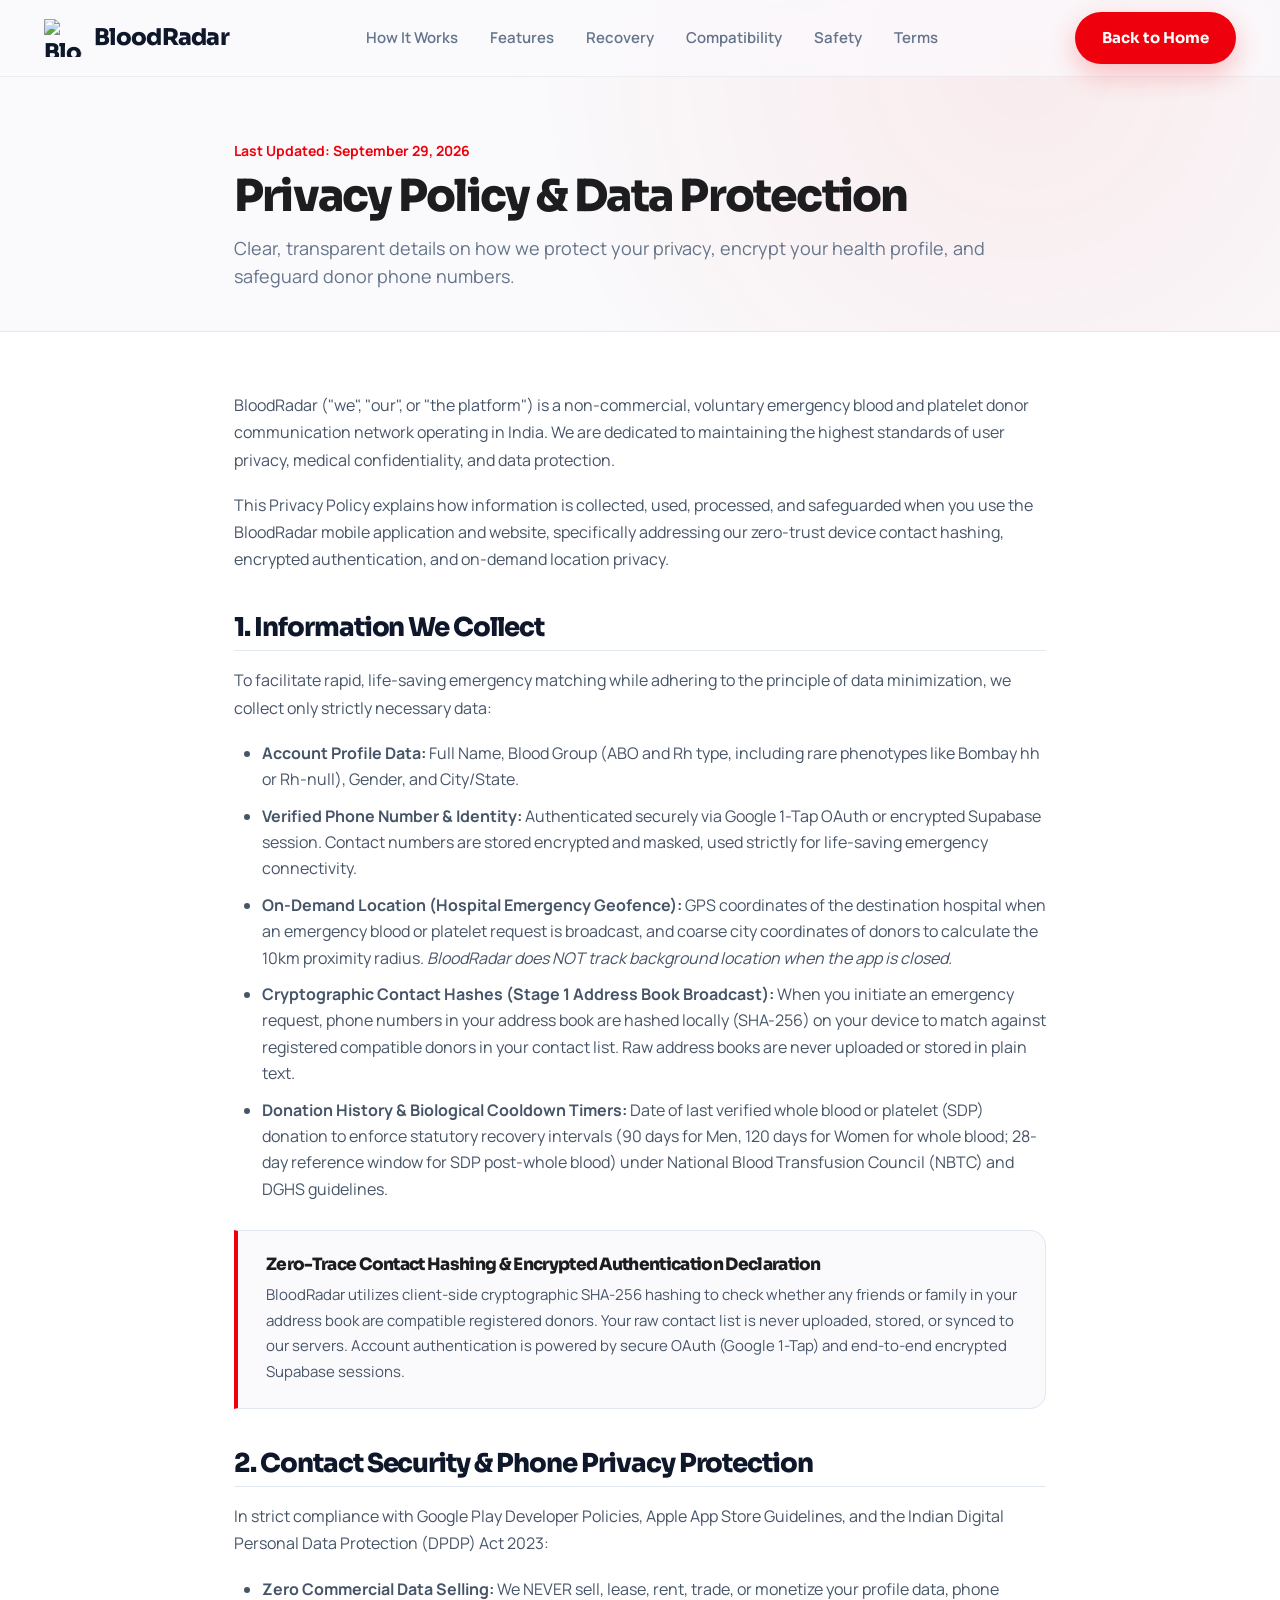
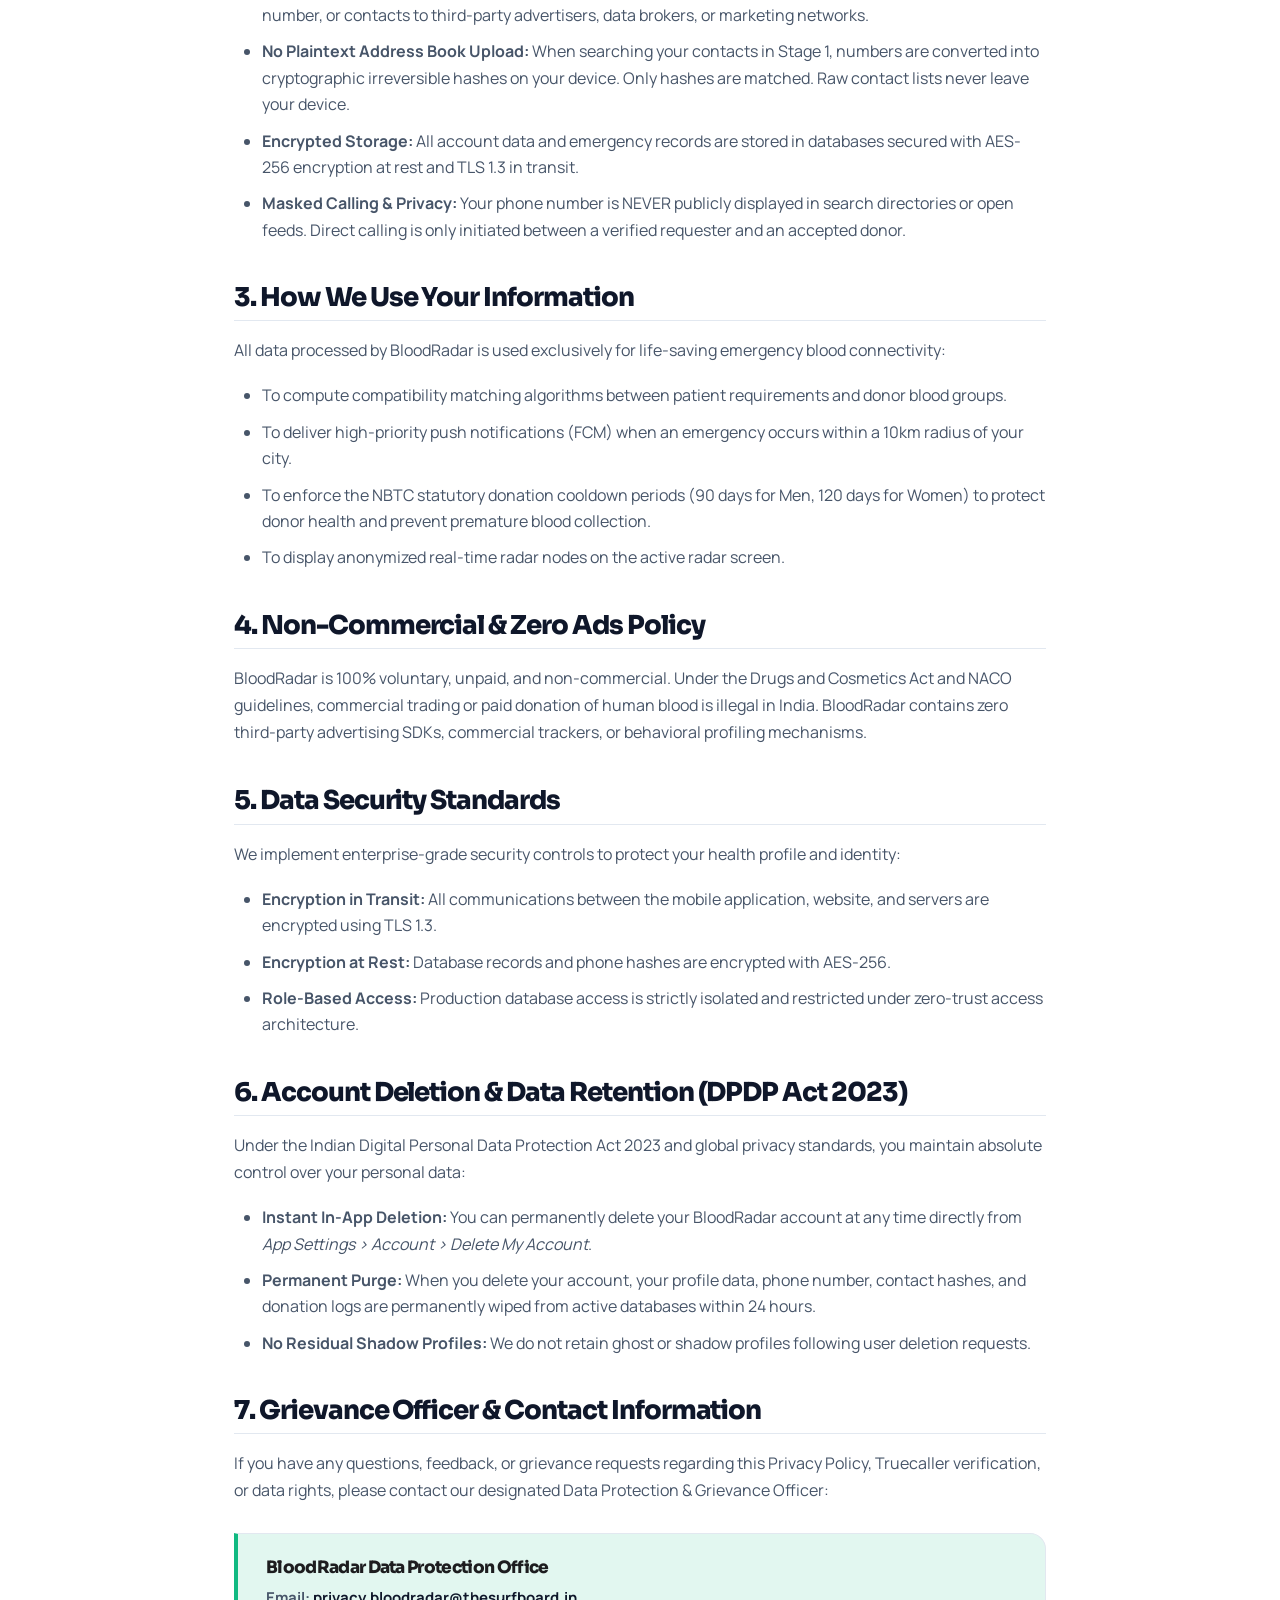
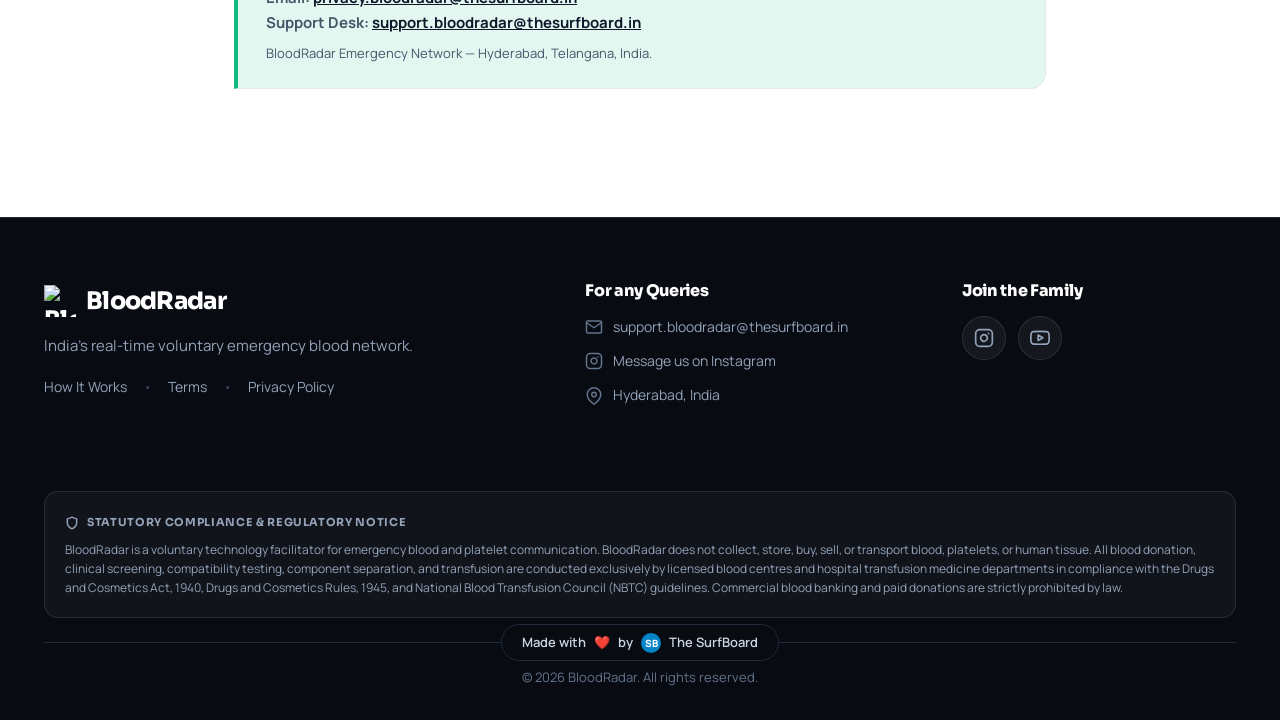
==== privacy.html @ f3a8c74f "refactor(style): implement SSOT color architecture matching logo crimson (#EE010D)" ====
<!DOCTYPE html>
<html lang="en">
<head>
  <meta charset="UTF-8">
  <meta name="viewport" content="width=device-width, initial-scale=1.0">
  <title>Privacy Policy &amp; Data Protection — BloodRadar Emergency Network</title>
  <meta name="description" content="Official Privacy Policy, data encryption, and DPDP Act compliance details for BloodRadar — India's real-time voluntary emergency blood and platelet network.">
  
  <meta name="theme-color" content="#EE010D">
  
  <!-- Fonts: Sora (Primary/Headings 600, 700, 800) + Manrope (Secondary/Body 400, 500, 600, 700) -->
  <link rel="preconnect" href="https://fonts.googleapis.com">
  <link rel="preconnect" href="https://fonts.gstatic.com" crossorigin>
  <link href="https://fonts.googleapis.com/css2?family=Manrope:wght@400;500;600;700;800&family=Sora:wght@400;500;600;700;800&display=swap" rel="stylesheet">
  
  <!-- Stylesheet & Icons -->
  <link rel="stylesheet" href="css/styles.css?v=2.0">
  <link rel="icon" type="image/png" sizes="32x32" href="assets/images/favicon-32x32.png">
  <link rel="icon" type="image/webp" href="assets/images/favicon.webp">
  <link rel="apple-touch-icon" sizes="180x180" href="assets/images/apple-touch-icon.png">
</head>
<body>

  <!-- Navigation Bar -->
  <nav class="navbar">
    <div class="container nav-container">
      <a href="index.html" class="brand-logo">
        <img src="assets/images/red_transparent.webp" alt="BloodRadar Logo" width="38" height="38">
        <span>BloodRadar</span>
      </a>

      <ul class="nav-links">
        <li><a href="index.html#how-it-works" class="nav-link">How It Works</a></li>
        <li><a href="index.html#features" class="nav-link">Features</a></li>
        <li><a href="index.html#recovery" class="nav-link">Recovery</a></li>
        <li><a href="index.html#compatibility" class="nav-link">Compatibility</a></li>
        <li><a href="index.html#safety" class="nav-link">Safety</a></li>
        <li><a href="terms.html" class="nav-link">Terms</a></li>
      </ul>

      <div class="nav-cta-group">
        <a href="index.html" class="btn-primary">Back to Home</a>
        <button id="menu-toggle" class="menu-toggle" aria-label="Toggle Navigation Menu">
          <span></span>
          <span></span>
          <span></span>
        </button>
      </div>
    </div>
  </nav>

  <!-- Mobile Drawer Menu -->
  <div id="mobile-drawer" class="mobile-nav-drawer">
    <ul class="mobile-nav-links">
      <li><a href="index.html" class="mobile-nav-link">Home</a></li>
      <li><a href="index.html#how-it-works" class="mobile-nav-link">How It Works</a></li>
      <li><a href="index.html#features" class="mobile-nav-link">Features</a></li>
      <li><a href="index.html#recovery" class="mobile-nav-link">Recovery Engine</a></li>
      <li><a href="index.html#compatibility" class="mobile-nav-link">Compatibility Calculator</a></li>
      <li><a href="index.html#safety" class="mobile-nav-link">Safety Guidelines</a></li>
      <li><a href="terms.html" class="mobile-nav-link">Terms of Service</a></li>
    </ul>
    <a href="index.html" class="btn-primary" style="width: 100%;">Back to Home</a>
  </div>

  <!-- Page Header -->
  <header class="legal-page-header">
    <div class="container legal-header-box">
      <div class="last-updated-text">Last Updated: September 29, 2026</div>
      <h1>Privacy Policy &amp; Data Protection</h1>
      <p style="color: #64748B; font-size: 18px;">Clear, transparent details on how we protect your privacy, encrypt your health profile, and safeguard donor phone numbers.</p>
    </div>
  </header>

  <!-- Legal Body -->
  <main class="legal-body">
    <div class="container legal-content-container">
      
      <p>BloodRadar ("we", "our", or "the platform") is a non-commercial, voluntary emergency blood and platelet donor communication network operating in India. We are dedicated to maintaining the highest standards of user privacy, medical confidentiality, and data protection.</p>

      <p>This Privacy Policy explains how information is collected, used, processed, and safeguarded when you use the BloodRadar mobile application and website, specifically addressing our zero-trust device contact hashing, encrypted authentication, and on-demand location privacy.</p>

      <h2>1. Information We Collect</h2>
      <p>To facilitate rapid, life-saving emergency matching while adhering to the principle of data minimization, we collect only strictly necessary data:</p>
      
      <ul>
        <li><strong>Account Profile Data:</strong> Full Name, Blood Group (ABO and Rh type, including rare phenotypes like Bombay hh or Rh-null), Gender, and City/State.</li>
        <li><strong>Verified Phone Number &amp; Identity:</strong> Authenticated securely via Google 1-Tap OAuth or encrypted Supabase session. Contact numbers are stored encrypted and masked, used strictly for life-saving emergency connectivity.</li>
        <li><strong>On-Demand Location (Hospital Emergency Geofence):</strong> GPS coordinates of the destination hospital when an emergency blood or platelet request is broadcast, and coarse city coordinates of donors to calculate the 10km proximity radius. <em>BloodRadar does NOT track background location when the app is closed.</em></li>
        <li><strong>Cryptographic Contact Hashes (Stage 1 Address Book Broadcast):</strong> When you initiate an emergency request, phone numbers in your address book are hashed locally (SHA-256) on your device to match against registered compatible donors in your contact list. Raw address books are never uploaded or stored in plain text.</li>
        <li><strong>Donation History &amp; Biological Cooldown Timers:</strong> Date of last verified whole blood or platelet (SDP) donation to enforce statutory recovery intervals (90 days for Men, 120 days for Women for whole blood; 28-day reference window for SDP post-whole blood) under National Blood Transfusion Council (NBTC) and DGHS guidelines.</li>
      </ul>

      <div class="legal-callout-box" id="authentication">
        <h4>Zero-Trace Contact Hashing &amp; Encrypted Authentication Declaration</h4>
        <p>BloodRadar utilizes client-side cryptographic SHA-256 hashing to check whether any friends or family in your address book are compatible registered donors. Your raw contact list is never uploaded, stored, or synced to our servers. Account authentication is powered by secure OAuth (Google 1-Tap) and end-to-end encrypted Supabase sessions.</p>
      </div>

      <h2>2. Contact Security &amp; Phone Privacy Protection</h2>
      <p>In strict compliance with Google Play Developer Policies, Apple App Store Guidelines, and the Indian Digital Personal Data Protection (DPDP) Act 2023:</p>
      <ul>
        <li><strong>Zero Commercial Data Selling:</strong> We NEVER sell, lease, rent, trade, or monetize your profile data, phone number, or contacts to third-party advertisers, data brokers, or marketing networks.</li>
        <li><strong>No Plaintext Address Book Upload:</strong> When searching your contacts in Stage 1, numbers are converted into cryptographic irreversible hashes on your device. Only hashes are matched. Raw contact lists never leave your device.</li>
        <li><strong>Encrypted Storage:</strong> All account data and emergency records are stored in databases secured with AES-256 encryption at rest and TLS 1.3 in transit.</li>
        <li><strong>Masked Calling &amp; Privacy:</strong> Your phone number is NEVER publicly displayed in search directories or open feeds. Direct calling is only initiated between a verified requester and an accepted donor.</li>
      </ul>

      <h2>3. How We Use Your Information</h2>
      <p>All data processed by BloodRadar is used exclusively for life-saving emergency blood connectivity:</p>
      <ul>
        <li>To compute compatibility matching algorithms between patient requirements and donor blood groups.</li>
        <li>To deliver high-priority push notifications (FCM) when an emergency occurs within a 10km radius of your city.</li>
        <li>To enforce the NBTC statutory donation cooldown periods (90 days for Men, 120 days for Women) to protect donor health and prevent premature blood collection.</li>
        <li>To display anonymized real-time radar nodes on the active radar screen.</li>
      </ul>

      <h2>4. Non-Commercial &amp; Zero Ads Policy</h2>
      <p>BloodRadar is 100% voluntary, unpaid, and non-commercial. Under the Drugs and Cosmetics Act and NACO guidelines, commercial trading or paid donation of human blood is illegal in India. BloodRadar contains zero third-party advertising SDKs, commercial trackers, or behavioral profiling mechanisms.</p>

      <h2>5. Data Security Standards</h2>
      <p>We implement enterprise-grade security controls to protect your health profile and identity:</p>
      <ul>
        <li><strong>Encryption in Transit:</strong> All communications between the mobile application, website, and servers are encrypted using TLS 1.3.</li>
        <li><strong>Encryption at Rest:</strong> Database records and phone hashes are encrypted with AES-256.</li>
        <li><strong>Role-Based Access:</strong> Production database access is strictly isolated and restricted under zero-trust access architecture.</li>
      </ul>

      <h2>6. Account Deletion &amp; Data Retention (DPDP Act 2023)</h2>
      <p>Under the Indian Digital Personal Data Protection Act 2023 and global privacy standards, you maintain absolute control over your personal data:</p>
      <ul>
        <li><strong>Instant In-App Deletion:</strong> You can permanently delete your BloodRadar account at any time directly from <em>App Settings &gt; Account &gt; Delete My Account</em>.</li>
        <li><strong>Permanent Purge:</strong> When you delete your account, your profile data, phone number, contact hashes, and donation logs are permanently wiped from active databases within 24 hours.</li>
        <li><strong>No Residual Shadow Profiles:</strong> We do not retain ghost or shadow profiles following user deletion requests.</li>
      </ul>

      <h2>7. Grievance Officer &amp; Contact Information</h2>
      <p>If you have any questions, feedback, or grievance requests regarding this Privacy Policy, Truecaller verification, or data rights, please contact our designated Data Protection &amp; Grievance Officer:</p>
      
      <div class="legal-callout-box emerald">
        <h4>BloodRadar Data Protection Office</h4>
        <p><strong>Email:</strong> <a href="mailto:privacy.bloodradar@thesurfboard.in" style="color: var(--dark-slate); font-weight: 700; text-decoration: underline;">privacy.bloodradar@thesurfboard.in</a></p>
        <p><strong>Support Desk:</strong> <a href="mailto:support.bloodradar@thesurfboard.in" style="color: var(--dark-slate); font-weight: 700; text-decoration: underline;">support.bloodradar@thesurfboard.in</a></p>
        <p style="margin-top: 6px; font-size: 13px; color: #475569;">BloodRadar Emergency Network — Hyderabad, Telangana, India.</p>
      </div>

    </div>
  </main>

  <!-- EvenTime-Inspired Footer -->
  <footer class="footer-compact">
    <div class="container">
      <div class="footer-top-row">
        <div class="footer-brand-block">
          <a href="index.html" class="footer-brand-title">
            <img src="assets/images/red_transparent.webp" alt="BloodRadar Logo" width="32" height="32">
            <span>BloodRadar</span>
          </a>
          <p class="footer-tagline">India's real-time voluntary emergency blood network.</p>
          <ul class="footer-nav-inline">
            <li><a href="index.html#how-it-works">How It Works</a></li>
            <li><a href="terms.html">Terms</a></li>
            <li><a href="privacy.html">Privacy Policy</a></li>
          </ul>
        </div>

        <div class="footer-queries-block">
          <h4>For any Queries</h4>
          <ul class="footer-contact-list">
            <li class="footer-contact-item">
              <svg width="18" height="18" viewBox="0 0 24 24" fill="none" stroke="currentColor" stroke-width="2" stroke-linecap="round" stroke-linejoin="round"><path d="M4 4h16c1.1 0 2 .9 2 2v12c0 1.1-.9 2-2 2H4c-1.1 0-2-.9-2-2V6c0-1.1.9-2 2-2z"/><polyline points="22,6 12,13 2,6"/></svg>
              <a href="mailto:support.bloodradar@thesurfboard.in">support.bloodradar@thesurfboard.in</a>
            </li>
            <li class="footer-contact-item">
              <svg width="18" height="18" viewBox="0 0 24 24" fill="none" stroke="currentColor" stroke-width="2" stroke-linecap="round" stroke-linejoin="round"><rect x="2" y="2" width="20" height="20" rx="5" ry="5"/><path d="M16 11.37A4 4 0 1 1 12.63 8 4 4 0 0 1 16 11.37z"/><line x1="17.5" y1="6.5" x2="17.51" y2="6.5"/></svg>
              <a href="https://www.instagram.com/the_surfboard" target="_blank" rel="noopener noreferrer">Message us on Instagram</a>
            </li>
            <li class="footer-contact-item">
              <svg width="18" height="18" viewBox="0 0 24 24" fill="none" stroke="currentColor" stroke-width="2" stroke-linecap="round" stroke-linejoin="round"><path d="M21 10c0 7-9 13-9 13s-9-6-9-13a9 9 0 0 1 18 0z"/><circle cx="12" cy="10" r="3"/></svg>
              <span>Hyderabad, India</span>
            </li>
          </ul>
        </div>

        <div class="footer-social-block">
          <h4>Join the Family</h4>
          <div class="footer-social-icons">
            <a href="https://www.instagram.com/the_surfboard" class="social-circle-btn" aria-label="Instagram" target="_blank" rel="noopener noreferrer">
              <svg width="20" height="20" viewBox="0 0 24 24" fill="none" stroke="currentColor" stroke-width="2" stroke-linecap="round" stroke-linejoin="round"><rect x="2" y="2" width="20" height="20" rx="5" ry="5"/><path d="M16 11.37A4 4 0 1 1 12.63 8 4 4 0 0 1 16 11.37z"/><line x1="17.5" y1="6.5" x2="17.51" y2="6.5"/></svg>
            </a>
            <a href="https://www.youtube.com/@the_surfboard?sub_confirmation=1" class="social-circle-btn" aria-label="YouTube" target="_blank" rel="noopener noreferrer">
              <svg width="20" height="20" viewBox="0 0 24 24" fill="none" stroke="currentColor" stroke-width="2" stroke-linecap="round" stroke-linejoin="round"><path d="M22.54 6.42a2.78 2.78 0 0 0-1.94-2C18.88 4 12 4 12 4s-6.88 0-8.6.46a2.78 2.78 0 0 0-1.94 2A29 29 0 0 0 1 11.75a29 29 0 0 0 .46 5.33A2.78 2.78 0 0 0 3.4 19c1.72.46 8.6.46 8.6.46s6.88 0 8.6-.46a2.78 2.78 0 0 0 1.94-2 29 29 0 0 0 .46-5.25 29 29 0 0 0-.46-5.33z"/><polygon points="9.75 15.02 15.5 11.75 9.75 8.48 9.75 15.02"/></svg>
            </a>
          </div>
        </div>
      </div>

      <!-- Statutory Regulatory Notice -->
      <div class="footer-statutory-notice">
        <div class="statutory-badge">
          <svg width="14" height="14" viewBox="0 0 24 24" fill="none" stroke="currentColor" stroke-width="2.5"><path d="M12 22s8-4 8-10V5l-8-3-8 3v7c0 6 8 10 8 10z"/></svg>
          STATUTORY COMPLIANCE &amp; REGULATORY NOTICE
        </div>
        <p>BloodRadar is a voluntary technology facilitator for emergency blood and platelet communication. BloodRadar does not collect, store, buy, sell, or transport blood, platelets, or human tissue. All blood donation, clinical screening, compatibility testing, component separation, and transfusion are conducted exclusively by licensed blood centres and hospital transfusion medicine departments in compliance with the Drugs and Cosmetics Act, 1940, Drugs and Cosmetics Rules, 1945, and National Blood Transfusion Council (NBTC) guidelines. Commercial blood banking and paid donations are strictly prohibited by law.</p>
      </div>

      <div class="footer-divider-line">
        <div class="made-with-badge">
          Made with <span class="pulsing-heart">❤️</span> by <span class="sb-pill-icon">SB</span> The SurfBoard
        </div>
      </div>

      <p class="footer-copyright-text">&copy; 2026 BloodRadar. All rights reserved.</p>
    </div>
  </footer>

  <!-- Interactive Logic Engine -->
  <script src="js/app.js"></script>
</body>
</html>
---- css/styles.css ----
/* ==========================================================================
   BloodRadar Web Design System — Apple x Google Hybrid Aesthetics
   Color Tokens: Crimson #EE010D (Logo Match) | Slate #0F172A | Light #FAFAFC | Emerald #10B981
   Typography: Sora (Primary/Headings) + Manrope (Secondary/Body)
   100% Vanilla CSS • Single Source of Truth • Custom Scrollbar • Pulsing Heart
   ========================================================================== */

:root {
  /* Brand Palette — Single Source of Truth (SSOT)
     To change the entire theme, change ONLY this RGB token */
  --primary-red-rgb: 238, 1, 13;
  --primary-red: rgb(var(--primary-red-rgb));
  --primary-red-hover: color-mix(in srgb, var(--primary-red) 85%, black);
  --primary-red-glow: rgba(var(--primary-red-rgb), 0.35);
  --primary-red-light: rgba(var(--primary-red-rgb), 0.08);
  --primary-red-border: rgba(var(--primary-red-rgb), 0.18);

  --dark-slate: #0F172A;
  --dark-surface: #1E293B;
  --dark-surface-elevated: #283548;
  --dark-border: #334155;

  --light-bg: #FAFAFC;
  --light-surface: #FFFFFF;
  --light-surface-subtle: #F1F5F9;
  --border-light: #E2E8F0;
  --border-subtle: #EDF2F7;

  --accent-emerald: #10B981;
  --accent-emerald-light: rgba(16, 185, 129, 0.12);
  --accent-emerald-glow: rgba(16, 185, 129, 0.4);

  --text-dark: #1D1D1F;
  --text-dark-muted: #64748B;
  --text-dark-subtle: #94A3B8;

  --text-light: #F8FAFC;
  --text-light-muted: #94A3B8;
  --text-light-subtle: #64748B;

  /* Typography Scale */
  --font-heading: 'Sora', -apple-system, BlinkMacSystemFont, 'Segoe UI', Roboto, sans-serif;
  --font-body: 'Manrope', -apple-system, BlinkMacSystemFont, 'Segoe UI', Roboto, sans-serif;

  /* Alpha Borders */
  --border-alpha: rgba(0, 0, 0, 0.06);
  --border-alpha-strong: rgba(0, 0, 0, 0.12);

  /* Shadows & Elevation (Multi-layered, ultra-diffused) */
  --shadow-sm: 0 2px 4px rgba(0, 0, 0, 0.04), 0 1px 2px rgba(0, 0, 0, 0.04);
  --shadow-md: 0 4px 12px rgba(0, 0, 0, 0.05), 0 1px 3px rgba(0, 0, 0, 0.04);
  --shadow-lg: 0 12px 32px rgba(0, 0, 0, 0.08), 0 4px 12px rgba(0, 0, 0, 0.04);
  --shadow-crimson: 0 10px 28px rgba(var(--primary-red-rgb), 0.24);
  --shadow-crimson-hover: 0 14px 36px rgba(var(--primary-red-rgb), 0.36);
  --shadow-dark: 0 20px 50px rgba(15, 23, 42, 0.4);

  /* Radius (Squircles) */
  --radius-xs: 6px;
  --radius-sm: 10px;
  --radius-md: 16px;
  --radius-lg: 24px;
  --radius-apple: 20px;
  --radius-xl: 32px;
  --radius-full: 9999px;

  /* Transitions (Apple-like easing) */
  --transition-fast: all 0.2s cubic-bezier(0.25, 1, 0.5, 1);
  --transition-smooth: all 0.4s cubic-bezier(0.25, 1, 0.5, 1);
}

/* Custom Scrollbars Removed for Native Feel */

/* ==========================================================================
   Base & Reset
   ========================================================================== */
*, *::before, *::after {
  margin: 0;
  padding: 0;
  box-sizing: border-box;
}

html {
  text-rendering: optimizeLegibility;
  -webkit-font-smoothing: antialiased;
  -moz-osx-font-smoothing: grayscale;
}

body {
  font-family: var(--font-body);
  background-color: var(--light-bg);
  color: var(--text-dark);
  line-height: 1.6;
  overflow-x: hidden;
  font-size: 16px;
}

img, svg {
  display: block;
  max-width: 100%;
}

a {
  color: inherit;
  text-decoration: none;
  transition: var(--transition-fast);
}

button {
  font-family: inherit;
  border: none;
  outline: none;
  cursor: pointer;
  background: none;
}

/* Headings */
h1, h2, h3, h4, h5, h6 {
  font-family: var(--font-heading);
  font-weight: 800;
  letter-spacing: -0.04em;
  line-height: 1.12;
  color: var(--text-dark);
}

.container {
  width: 100%;
  max-width: 1240px;
  margin: 0 auto;
  padding: 0 24px;
}

/* ==========================================================================
   Navigation Bar (Glassmorphic & Responsive)
   ========================================================================== */
.navbar {
  position: fixed;
  top: 0;
  left: 0;
  width: 100%;
  z-index: 1000;
  background: rgba(250, 250, 252, 0.72);
  backdrop-filter: saturate(180%) blur(24px);
  -webkit-backdrop-filter: saturate(180%) blur(24px);
  border-bottom: 1px solid rgba(0, 0, 0, 0.05);
  transition: var(--transition-smooth);
  transform: translateZ(0);
  will-change: background-color, box-shadow;
  backface-visibility: hidden;
}

.navbar.scrolled {
  background: rgba(255, 255, 255, 0.96);
  box-shadow: 0 4px 20px rgba(15, 23, 42, 0.05);
}

.nav-container {
  display: flex;
  align-items: center;
  justify-content: space-between;
  height: 76px;
}

.brand-logo {
  display: inline-flex;
  align-items: center;
  gap: 12px;
  font-family: var(--font-heading);
  font-weight: 800;
  font-size: 23px;
  color: var(--dark-slate);
  letter-spacing: -0.03em;
}

.brand-logo img {
  height: 38px;
  width: auto;
  transition: transform 0.3s ease;
}

.brand-logo:hover img {
  transform: scale(1.06);
}

.nav-links {
  display: flex;
  align-items: center;
  gap: 32px;
  list-style: none;
}

.nav-link {
  font-size: 15px;
  font-weight: 600;
  color: var(--text-dark-muted);
  position: relative;
  padding: 6px 0;
  transition: var(--transition-fast);
}

.nav-link::after {
  content: '';
  position: absolute;
  bottom: 0;
  left: 0;
  width: 0;
  height: 2px;
  background: var(--primary-red);
  border-radius: var(--radius-full);
  transition: width 0.25s ease;
}

.nav-link:hover {
  color: var(--primary-red);
}

.nav-link:hover::after,
.nav-link.active::after {
  width: 100%;
}

.nav-cta-group {
  display: flex;
  align-items: center;
  gap: 16px;
}

/* Mobile Hamburger Button */
.menu-toggle {
  display: none;
  flex-direction: column;
  justify-content: center;
  gap: 5px;
  width: 40px;
  height: 40px;
  border-radius: var(--radius-sm);
  padding: 8px;
  background: rgba(15, 23, 42, 0.04);
  border: 1px solid var(--border-light);
  cursor: pointer;
  z-index: 1001;
}

.menu-toggle span {
  display: block;
  height: 2px;
  width: 100%;
  background-color: var(--dark-slate);
  border-radius: 2px;
  transition: var(--transition-smooth);
}

.menu-toggle.active span:nth-child(1) {
  transform: translateY(7px) rotate(45deg);
}

.menu-toggle.active span:nth-child(2) {
  opacity: 0;
}

.menu-toggle.active span:nth-child(3) {
  transform: translateY(-7px) rotate(-45deg);
}

/* Mobile Drawer */
.mobile-nav-drawer {
  position: fixed;
  top: 76px;
  left: 0;
  width: 100%;
  height: calc(100vh - 76px);
  background: rgba(255, 255, 255, 0.98);
  backdrop-filter: blur(20px);
  -webkit-backdrop-filter: blur(20px);
  display: flex;
  flex-direction: column;
  padding: 32px 24px;
  transform: translateY(-100%);
  opacity: 0;
  visibility: hidden;
  transition: var(--transition-smooth);
  z-index: 999;
  overflow-y: auto;
}

.mobile-nav-drawer.open {
  transform: translateY(0);
  opacity: 1;
  visibility: visible;
}

.mobile-nav-links {
  list-style: none;
  display: flex;
  flex-direction: column;
  gap: 20px;
  margin-bottom: 32px;
}

.mobile-nav-link {
  font-family: var(--font-heading);
  font-size: 20px;
  font-weight: 700;
  color: var(--dark-slate);
  display: block;
  padding: 8px 0;
  border-bottom: 1px solid var(--border-light);
}

.mobile-nav-link:hover {
  color: var(--primary-red);
}

/* ==========================================================================
   Buttons
   ========================================================================== */
.btn-primary {
  background: var(--primary-red);
  color: #FFFFFF !important;
  font-family: var(--font-heading);
  font-weight: 700;
  font-size: 15px;
  padding: 13px 26px;
  border-radius: var(--radius-full);
  display: inline-flex;
  align-items: center;
  justify-content: center;
  gap: 8px;
  box-shadow: var(--shadow-crimson);
  transition: var(--transition-smooth);
  border: 1px solid transparent;
  cursor: pointer;
  white-space: nowrap;
}

.btn-primary:hover {
  background: var(--primary-red-hover);
  transform: translateY(-2px);
  box-shadow: var(--shadow-crimson-hover);
}

.btn-primary:active {
  transform: scale(0.97);
  box-shadow: var(--shadow-crimson);
}

.btn-secondary {
  background: var(--dark-slate);
  color: #FFFFFF !important;
  font-family: var(--font-heading);
  font-weight: 700;
  font-size: 15px;
  padding: 13px 26px;
  border-radius: var(--radius-full);
  display: inline-flex;
  align-items: center;
  justify-content: center;
  gap: 8px;
  transition: var(--transition-smooth);
  border: 1px solid var(--dark-slate);
  cursor: pointer;
  white-space: nowrap;
}

.btn-secondary:hover {
  background: #1E293B;
  transform: translateY(-2px);
  box-shadow: var(--shadow-md);
}

.btn-secondary:active {
  transform: scale(0.97);
  box-shadow: var(--shadow-sm);
}

.pulse-dot {
  width: 8px;
  height: 8px;
  border-radius: 50%;
  background-color: var(--accent-emerald);
  display: inline-block;
  box-shadow: 0 0 0 rgba(16, 185, 129, 0.6);
  animation: pulse-green 2s infinite;
}

@keyframes pulse-green {
  0% { transform: scale(0.95); box-shadow: 0 0 0 0 rgba(16, 185, 129, 0.7); }
  70% { transform: scale(1); box-shadow: 0 0 0 8px rgba(16, 185, 129, 0); }
  100% { transform: scale(0.95); box-shadow: 0 0 0 0 rgba(16, 185, 129, 0); }
}

/* ==========================================================================
   Hero Section
   ========================================================================== */
.hero-section {
  padding: 180px 0 120px 0;
  position: relative;
  overflow: hidden;
  background: 
    radial-gradient(circle at 85% 20%, rgba(var(--primary-red-rgb), 0.07) 0%, transparent 45%),
    radial-gradient(circle at 10% 80%, rgba(15, 23, 42, 0.03) 0%, transparent 40%),
    var(--light-bg);
}

.hero-grid {
  display: grid;
  grid-template-columns: 1.15fr 0.85fr;
  gap: 56px;
  align-items: center;
}

.hero-content {
  max-width: 620px;
}

.hero-title {
  font-size: 58px;
  color: var(--dark-slate);
  letter-spacing: -0.04em;
  line-height: 1.08;
  margin-bottom: 22px;
}

.hero-title span.text-highlight {
  color: var(--primary-red);
  display: inline;
}

.hero-subtitle {
  font-size: 19px;
  color: var(--text-dark-muted);
  line-height: 1.6;
  margin-bottom: 34px;
}

.hero-cta-group {
  display: flex;
  align-items: center;
  gap: 16px;
  flex-wrap: wrap;
  margin-bottom: 30px;
}

.hero-store-row {
  display: flex;
  align-items: center;
  gap: 14px;
}

.hero-store-row span {
  font-size: 13px;
  font-weight: 600;
  color: var(--text-dark-muted);
}

.hero-store-badge {
  height: 38px;
  width: auto;
  opacity: 0.92;
  transition: var(--transition-fast);
}

.hero-store-badge:hover {
  opacity: 1;
  transform: translateY(-2px);
}

/* ==========================================================================
   Hero Live Emergency SOS Card (Solid Apple UI • Zero Glassmorphism)
   ========================================================================== */
.hero-card-wrapper {
  position: relative;
  display: flex;
  justify-content: center;
  align-items: center;
  width: 100%;
}

.hero-live-card {
  width: 100%;
  max-width: 440px;
  background: #FFFFFF;
  border: 1px solid var(--border-light);
  border-radius: 24px;
  padding: 24px;
  box-shadow: 
    0 20px 40px -15px rgba(15, 23, 42, 0.1),
    0 1px 3px rgba(15, 23, 42, 0.05);
  display: flex;
  flex-direction: column;
  gap: 16px;
}

/* Card Top Status Bar */
.card-status-bar {
  display: flex;
  align-items: center;
  justify-content: space-between;
  padding-bottom: 14px;
  border-bottom: 1px solid var(--border-light);
}

.status-indicator {
  display: flex;
  align-items: center;
  gap: 8px;
}

.status-text {
  font-size: 13px;
  font-weight: 700;
  color: var(--dark-slate);
  letter-spacing: -0.01em;
}

.status-radius-badge {
  display: inline-flex;
  align-items: center;
  gap: 5px;
  background: #F1F5F9;
  color: #475569;
  font-size: 12px;
  font-weight: 700;
  padding: 4px 10px;
  border-radius: var(--radius-full);
}

/* Request Details Box */
.request-summary-box {
  background: #F8FAFC;
  border: 1px solid var(--border-light);
  border-radius: 16px;
  padding: 16px;
  display: flex;
  align-items: center;
  gap: 14px;
}

.req-blood-badge {
  background: var(--primary-red);
  color: #FFFFFF;
  border-radius: 12px;
  width: 52px;
  height: 52px;
  display: flex;
  flex-direction: column;
  align-items: center;
  justify-content: center;
  flex-shrink: 0;
  box-shadow: 0 4px 12px rgba(var(--primary-red-rgb), 0.25);
}

.req-blood-badge .blood-type {
  font-family: var(--font-heading);
  font-size: 20px;
  font-weight: 800;
  line-height: 1;
}

.req-blood-badge .blood-label {
  font-size: 8px;
  font-weight: 800;
  letter-spacing: 0.06em;
  opacity: 0.9;
  margin-top: 2px;
}

.req-info {
  display: flex;
  flex-direction: column;
  gap: 4px;
}

.req-title {
  font-family: var(--font-heading);
  font-size: 16px;
  font-weight: 700;
  color: var(--dark-slate);
}

.req-hospital {
  display: flex;
  align-items: center;
  gap: 5px;
  font-size: 12px;
  color: #64748B;
  font-weight: 500;
}

.req-hospital svg {
  color: var(--primary-red);
  flex-shrink: 0;
}

/* Matched Donors Section */
.matched-donors-section {
  display: flex;
  flex-direction: column;
  gap: 10px;
}

.matched-header {
  display: flex;
  align-items: center;
  justify-content: space-between;
  padding: 2px 4px;
}

.matched-title {
  font-size: 11px;
  font-weight: 800;
  letter-spacing: 0.05em;
  color: #64748B;
}

.matched-counter {
  font-size: 11px;
  font-weight: 700;
  color: var(--accent-emerald);
  background: var(--accent-emerald-light);
  padding: 2px 8px;
  border-radius: var(--radius-full);
}

/* Donor Items */
.donor-item {
  background: #FFFFFF;
  border: 1px solid var(--border-light);
  border-radius: 14px;
  padding: 12px 14px;
  display: flex;
  align-items: center;
  gap: 12px;
  transition: var(--transition-fast);
}

.donor-item.confirmed {
  border-color: rgba(16, 185, 129, 0.35);
  background: #FCFDFD;
}

.donor-avatar {
  width: 40px;
  height: 40px;
  border-radius: 10px;
  background: var(--primary-red-light);
  color: var(--primary-red);
  font-family: var(--font-heading);
  font-weight: 800;
  font-size: 14px;
  display: flex;
  align-items: center;
  justify-content: center;
  flex-shrink: 0;
}

.donor-avatar.secondary {
  background: #F1F5F9;
  color: #475569;
}

.donor-details {
  flex: 1;
  min-width: 0;
  display: flex;
  flex-direction: column;
  gap: 3px;
}

.donor-name-row {
  display: flex;
  align-items: center;
  gap: 8px;
}

.donor-name {
  font-size: 14px;
  font-weight: 700;
  color: var(--dark-slate);
  white-space: nowrap;
  overflow: hidden;
  text-overflow: ellipsis;
}

.donor-relation-tag {
  font-size: 10px;
  font-weight: 700;
  color: #64748B;
  background: #F1F5F9;
  padding: 1px 6px;
  border-radius: 4px;
}

.donor-status-row {
  display: flex;
  align-items: center;
  gap: 8px;
  flex-wrap: wrap;
}

.donor-distance {
  font-size: 12px;
  color: #64748B;
  font-weight: 500;
}

.donor-eta-badge {
  font-size: 11px;
  font-weight: 700;
  color: var(--accent-emerald);
  display: inline-flex;
  align-items: center;
}

.donor-standby-badge {
  font-size: 11px;
  font-weight: 600;
  color: #64748B;
}

.donor-action-btn {
  width: 36px;
  height: 36px;
  border-radius: 10px;
  background: var(--accent-emerald);
  color: #FFFFFF;
  display: flex;
  align-items: center;
  justify-content: center;
  flex-shrink: 0;
  transition: var(--transition-fast);
  cursor: pointer;
  box-shadow: 0 2px 8px rgba(16, 185, 129, 0.3);
}

.donor-action-btn:hover {
  transform: scale(1.05);
  background: #059669;
}

.donor-action-btn.secondary {
  background: #F1F5F9;
  color: #475569;
  box-shadow: none;
}

.donor-action-btn.secondary:hover {
  background: #E2E8F0;
  color: var(--dark-slate);
}

/* Security Bar Footer */
.card-security-bar {
  display: flex;
  align-items: center;
  justify-content: center;
  gap: 7px;
  padding-top: 12px;
  border-top: 1px solid var(--border-light);
  font-size: 12px;
  font-weight: 600;
  color: #64748B;
}

.card-security-bar svg {
  color: var(--accent-emerald);
}

/* ==========================================================================
   Trust & Metrics Banner (Unified Solid Color - No Split Colors)
   ========================================================================== */
.metrics-section {
  padding: 44px 0;
  background: #FFFFFF;
  border-top: 1px solid var(--border-light);
  border-bottom: 1px solid var(--border-light);
}

.metrics-grid {
  display: grid;
  grid-template-columns: repeat(4, 1fr);
  gap: 24px;
}

.metric-item {
  text-align: center;
  padding: 10px;
}

.metric-number {
  font-family: var(--font-heading);
  font-size: 42px;
  font-weight: 800;
  color: var(--dark-slate);
  line-height: 1.1;
  margin-bottom: 6px;
  letter-spacing: -0.03em;
}

.metric-label {
  font-size: 14px;
  font-weight: 600;
  color: var(--text-dark-muted);
}

/* ==========================================================================
   Enhanced 2-Tier Emergency Pipeline Architecture
   ========================================================================== */
.pipeline-section {
  padding: 140px 0;
  background: #090E1A;
  color: var(--text-light);
  position: relative;
  overflow: hidden;
}

.pipeline-section::before {
  content: '';
  position: absolute;
  top: -100px;
  right: -100px;
  width: 500px;
  height: 500px;
  background: radial-gradient(circle, rgba(var(--primary-red-rgb), 0.1) 0%, transparent 65%);
  border-radius: 50%;
  pointer-events: none;
}

.section-header {
  text-align: center;
  max-width: 720px;
  margin: 0 auto 56px auto;
}

.section-title {
  font-size: 42px;
  margin-bottom: 14px;
}

.section-subtitle {
  font-size: 17px;
  color: var(--text-dark-muted);
  line-height: 1.6;
}

.section-title.light { color: #FFFFFF; }
.section-subtitle.light { color: #94A3B8; }

.pipeline-track-container {
  display: grid;
  grid-template-columns: 1fr auto 1fr;
  gap: 32px;
  align-items: stretch;
  position: relative;
}

.pipeline-step-card {
  background: #131D2F;
  border-radius: var(--radius-xl);
  padding: 44px 38px;
  border: 1px solid #1E2E48;
  position: relative;
  transition: var(--transition-smooth);
  display: flex;
  flex-direction: column;
}

.pipeline-step-card:hover {
  transform: translateY(-4px);
  border-color: rgba(var(--primary-red-rgb), 0.4);
  box-shadow: 0 20px 45px rgba(0, 0, 0, 0.4);
}

.pipeline-step-header {
  display: flex;
  align-items: center;
  justify-content: space-between;
  margin-bottom: 24px;
}

.step-number-badge {
  font-family: var(--font-heading);
  font-size: 14px;
  font-weight: 800;
  color: var(--primary-red);
  background: rgba(var(--primary-red-rgb), 0.12);
  border: 1px solid rgba(var(--primary-red-rgb), 0.25);
  padding: 6px 14px;
  border-radius: var(--radius-full);
}

.step-number-badge.blue {
  color: #38BDF8;
  background: rgba(56, 189, 248, 0.12);
  border-color: rgba(56, 189, 248, 0.25);
}

.pipeline-time-tag {
  font-size: 13px;
  font-weight: 700;
  color: #94A3B8;
  letter-spacing: 0.02em;
}

.pipeline-step-card h3 {
  font-size: 26px;
  color: #FFFFFF;
  margin-bottom: 14px;
}

.pipeline-step-card p {
  color: #94A3B8;
  font-size: 15px;
  line-height: 1.65;
  margin-bottom: 28px;
  flex-grow: 1;
}

.pipeline-features-list {
  list-style: none;
  display: flex;
  flex-direction: column;
  gap: 12px;
  border-top: 1px solid #1E2E48;
  padding-top: 24px;
}

.pipeline-features-list li {
  display: flex;
  align-items: center;
  gap: 12px;
  font-size: 14px;
  color: #CBD5E1;
}

.pipeline-features-list li svg {
  color: var(--accent-emerald);
  flex-shrink: 0;
}

.pipeline-bridge {
  display: flex;
  flex-direction: column;
  align-items: center;
  justify-content: center;
  gap: 12px;
  padding: 0 4px;
}

.pipeline-bridge-circle {
  width: 46px;
  height: 46px;
  border-radius: 50%;
  background: #1E2E48;
  border: 1px solid #334768;
  display: flex;
  align-items: center;
  justify-content: center;
  color: var(--primary-red);
}

.pipeline-bridge-text {
  font-size: 11px;
  font-weight: 700;
  color: #64748B;
  text-transform: uppercase;
  letter-spacing: 0.08em;
  writing-mode: vertical-rl;
  transform: rotate(180deg);
}

/* ==========================================================================
   Features Grid Section
   ========================================================================== */
.features-section {
  padding: 110px 0;
  background: var(--light-bg);
}

.features-grid {
  display: grid;
  grid-template-columns: repeat(3, 1fr);
  gap: 32px;
}

.feature-card {
  background: #FFFFFF;
  padding: 38px 30px;
  border-radius: var(--radius-xl);
  border: 1px solid var(--border-light);
  box-shadow: var(--shadow-sm);
  transition: var(--transition-smooth);
  display: flex;
  flex-direction: column;
  position: relative;
}

.feature-card:hover {
  transform: translateY(-6px);
  box-shadow: var(--shadow-lg);
  border-color: rgba(var(--primary-red-rgb), 0.25);
}

.feature-icon-wrapper {
  width: 58px;
  height: 58px;
  background: var(--primary-red-light);
  color: var(--primary-red);
  border-radius: var(--radius-md);
  display: flex;
  align-items: center;
  justify-content: center;
  margin-bottom: 22px;
  border: 1px solid var(--primary-red-border);
}

.feature-card h3 {
  font-size: 21px;
  margin-bottom: 12px;
  color: var(--dark-slate);
}

.feature-card p {
  color: var(--text-dark-muted);
  font-size: 15px;
  line-height: 1.6;
}

/* ==========================================================================
   App Showcase / Device Visual Section
   ========================================================================== */
.showcase-section {
  padding: 110px 0;
  background: #FFFFFF;
  border-top: 1px solid var(--border-light);
}

.showcase-grid {
  display: grid;
  grid-template-columns: 1.2fr 0.8fr;
  gap: 48px;
  align-items: center;
}

.showcase-visual {
  position: relative;
  display: flex;
  align-items: center;
  justify-content: center;
  background: transparent;
  border: none;
  box-shadow: none;
  padding: 0;
}

.showcase-visual img {
  width: 100%;
  max-width: 360px;
  height: auto;
  display: block;
  border: none;
  box-shadow: none;
  background: transparent;
  transition: transform 0.4s ease;
}

.showcase-visual:hover img {
  transform: translateY(-4px);
}

.showcase-content h2 {
  font-size: 42px;
  margin-bottom: 20px;
}

.showcase-content p.lead-text {
  font-size: 17px;
  color: var(--text-dark-muted);
  margin-bottom: 28px;
  line-height: 1.65;
}

.showcase-points {
  display: flex;
  flex-direction: column;
  gap: 16px;
  margin-bottom: 36px;
}

.showcase-point-item {
  display: flex;
  align-items: flex-start;
  gap: 14px;
}

.showcase-point-icon {
  width: 28px;
  height: 28px;
  border-radius: 50%;
  background: var(--accent-emerald-light);
  color: var(--accent-emerald);
  display: flex;
  align-items: center;
  justify-content: center;
  flex-shrink: 0;
  margin-top: 2px;
}

.showcase-point-item h4 {
  font-size: 16px;
  margin-bottom: 2px;
  color: var(--dark-slate);
}

.showcase-point-item p {
  font-size: 14px;
  color: var(--text-dark-muted);
  margin: 0;
}

/* ==========================================================================
   Mission Statement & Core Pledge (Apple-Grade Manifesto)
   ========================================================================== */
.mission-section {
  padding: 120px 0;
  background: var(--light-bg);
  border-top: 1px solid var(--border-light);
  border-bottom: 1px solid var(--border-light);
}

.mission-card {
  max-width: 860px;
  margin: 0 auto;
  text-align: center;
  background: #FFFFFF;
  padding: 64px 48px;
  border-radius: var(--radius-xl);
  border: 1px solid var(--border-light);
  box-shadow: var(--shadow-md);
  position: relative;
  overflow: hidden;
}

.mission-card::before {
  content: '';
  position: absolute;
  top: 0;
  left: 50%;
  transform: translateX(-50%);
  width: 320px;
  height: 4px;
  background: linear-gradient(90deg, transparent, var(--primary-red), transparent);
}

.mission-badge {
  display: inline-block;
  font-family: var(--font-heading);
  font-size: 12px;
  font-weight: 800;
  text-transform: uppercase;
  letter-spacing: 0.12em;
  color: var(--primary-red);
  background: var(--primary-red-light);
  border: 1px solid var(--primary-red-border);
  padding: 6px 16px;
  border-radius: var(--radius-full);
  margin-bottom: 24px;
}

.mission-title {
  font-size: 44px;
  line-height: 1.15;
  margin-bottom: 20px;
  letter-spacing: -0.04em;
}

.mission-desc {
  font-size: 17px;
  color: var(--text-dark-muted);
  line-height: 1.65;
  max-width: 640px;
  margin: 0 auto 36px auto;
}

.mission-points {
  display: flex;
  justify-content: center;
  gap: 32px;
  flex-wrap: wrap;
  padding-top: 28px;
  border-top: 1px solid var(--border-light);
}

.mission-point {
  display: flex;
  align-items: center;
  gap: 8px;
  font-size: 15px;
  font-weight: 600;
  color: var(--dark-slate);
}

.mission-point svg {
  color: var(--accent-emerald);
}

/* ==========================================================================
   Elevated Blood Compatibility Calculator (Apple-Grade Grid & Cards)
   ========================================================================== */
.calculator-section {
  padding: 110px 0;
  background: var(--light-bg);
  border-top: 1px solid var(--border-light);
}

.calc-card {
  background: #FFFFFF;
  padding: 56px 48px;
  border-radius: var(--radius-xl);
  border: 1px solid var(--border-light);
  box-shadow: var(--shadow-md);
  max-width: 960px;
  margin: 0 auto;
}

.calc-header {
  text-align: center;
  margin-bottom: 36px;
}

.calc-header h2 {
  font-size: 38px;
  margin-bottom: 12px;
}

.calc-header p {
  color: var(--text-dark-muted);
  font-size: 16px;
  max-width: 600px;
  margin: 0 auto;
}

/* Balanced 5x2 Blood Selector Grid */
.blood-selector-wrapper {
  margin-bottom: 36px;
}

.blood-selector-grid {
  display: grid;
  grid-template-columns: repeat(5, 1fr);
  gap: 12px;
  max-width: 760px;
  margin: 0 auto;
}

.chip-btn {
  padding: 14px 16px;
  border-radius: var(--radius-md);
  border: 1px solid var(--border-light);
  background: #FFFFFF;
  font-family: var(--font-heading);
  font-weight: 700;
  font-size: 16px;
  color: var(--dark-slate);
  cursor: pointer;
  transition: var(--transition-fast);
  text-align: center;
  box-shadow: var(--shadow-sm);
  display: flex;
  align-items: center;
  justify-content: center;
}

.chip-btn:hover {
  background: #F8FAFC;
  border-color: var(--primary-red);
  color: var(--primary-red);
  transform: translateY(-2px);
  box-shadow: 0 6px 16px rgba(var(--primary-red-rgb), 0.12);
}

.chip-btn.active {
  background: var(--primary-red);
  color: #FFFFFF !important;
  border-color: var(--primary-red);
  box-shadow: var(--shadow-crimson);
  transform: translateY(-2px);
}

.chip-btn.rare-type {
  font-size: 14px;
}

/* Elevated Result Cards - Unified Apple Style */
.compatibility-matrix {
  display: grid;
  grid-template-columns: 1fr 1fr;
  gap: 28px;
  margin-top: 10px;
}

.matrix-box {
  background: #FFFFFF;
  padding: 32px 28px;
  border-radius: var(--radius-lg);
  border: 1px solid var(--border-light);
  box-shadow: var(--shadow-sm);
  transition: var(--transition-smooth);
  display: flex;
  flex-direction: column;
}

.matrix-box-header {
  display: flex;
  align-items: center;
  justify-content: space-between;
  margin-bottom: 20px;
  padding-bottom: 14px;
  border-bottom: 1px solid var(--border-light);
}

.matrix-header-title {
  display: flex;
  align-items: center;
  gap: 10px;
}

.matrix-header-title h4 {
  font-size: 17px;
  color: var(--dark-slate);
}

.matrix-count-badge {
  font-size: 12px;
  font-weight: 700;
  padding: 4px 10px;
  border-radius: var(--radius-full);
}

.matrix-count-badge.red {
  background: var(--primary-red-light);
  color: var(--primary-red);
}

.matrix-count-badge.emerald {
  background: var(--accent-emerald-light);
  color: var(--accent-emerald);
}

.matrix-chips-list {
  display: flex;
  flex-wrap: wrap;
  gap: 10px;
  flex-grow: 1;
}

.matrix-pill {
  padding: 8px 18px;
  border-radius: var(--radius-full);
  font-size: 14px;
  font-weight: 700;
  background: var(--light-surface-subtle);
  border: 1px solid var(--border-light);
  color: var(--dark-slate);
  transition: var(--transition-fast);
  display: inline-flex;
  align-items: center;
  justify-content: center;
}

.matrix-pill:hover {
  transform: translateY(-2px);
}

.matrix-pill.highlight-red {
  background: var(--primary-red);
  color: #FFFFFF !important;
  border-color: var(--primary-red);
  box-shadow: 0 4px 12px rgba(var(--primary-red-rgb), 0.25);
}

.matrix-pill.highlight-emerald {
  background: var(--accent-emerald);
  color: #FFFFFF !important;
  border-color: var(--accent-emerald);
  box-shadow: 0 4px 12px rgba(16, 185, 129, 0.25);
}

.calc-note-box {
  margin-top: 32px;
  padding: 18px 24px;
  border-radius: var(--radius-md);
  background: #F8FAFC;
  border: 1px solid var(--border-light);
  font-size: 15px;
  color: var(--dark-slate);
  display: flex;
  align-items: center;
  gap: 14px;
  line-height: 1.5;
}

.calc-note-box svg {
  color: var(--primary-red);
  flex-shrink: 0;
}

/* ==========================================================================
   NACO Guidelines & Medical Safety Section
   ========================================================================== */
.safety-section {
  padding: 110px 0;
  background: #FFFFFF;
  border-top: 1px solid var(--border-light);
}

.safety-grid {
  display: grid;
  grid-template-columns: repeat(3, 1fr);
  gap: 28px;
  margin-top: 48px;
}

.safety-card {
  background: #FFFFFF;
  padding: 34px 28px;
  border-radius: var(--radius-lg);
  border: 1px solid var(--border-light);
  box-shadow: var(--shadow-sm);
  transition: var(--transition-smooth);
}

.safety-card:hover {
  transform: translateY(-4px);
  box-shadow: var(--shadow-md);
  border-color: rgba(16, 185, 129, 0.28);
}

.safety-card-icon {
  width: 44px;
  height: 44px;
  border-radius: 12px;
  background: rgba(16, 185, 129, 0.08);
  border: 1px solid rgba(16, 185, 129, 0.16);
  color: var(--accent-emerald);
  display: flex;
  align-items: center;
  justify-content: center;
  margin-bottom: 20px;
  transition: var(--transition-fast);
}

.safety-card:hover .safety-card-icon {
  transform: scale(1.05);
  background: rgba(16, 185, 129, 0.14);
}

.safety-card h4 {
  font-size: 19px;
  margin-bottom: 10px;
  color: var(--dark-slate);
}

.safety-card p {
  color: var(--text-dark-muted);
  font-size: 14px;
  line-height: 1.6;
}

/* ==========================================================================
   Store Badges Showcase Section
   ========================================================================== */
.store-badges-section {
  padding: 90px 0;
  background: linear-gradient(180deg, #FFFFFF 0%, var(--light-bg) 100%);
  text-align: center;
  border-top: 1px solid var(--border-light);
}

.store-card-container {
  max-width: 780px;
  margin: 0 auto;
  background: #FFFFFF;
  padding: 50px 36px;
  border-radius: var(--radius-xl);
  border: 1px solid var(--border-light);
  box-shadow: var(--shadow-md);
}

.store-card-container h2 {
  font-size: 38px;
  margin-bottom: 12px;
}

.store-card-container p {
  color: var(--text-dark-muted);
  font-size: 16px;
  margin-bottom: 28px;
}

.badges-group {
  display: flex;
  justify-content: center;
  align-items: center;
  gap: 20px;
  flex-wrap: wrap;
}

.badge-img {
  height: 52px;
  width: auto;
  transition: var(--transition-fast);
}

.badge-img:hover {
  transform: translateY(-3px);
  filter: brightness(1.08);
}

.store-compat-pill {
  display: inline-block;
  margin-top: 24px;
  font-size: 13px;
  font-weight: 600;
  color: var(--text-dark-muted);
  background: var(--light-surface-subtle);
  border: 1px solid var(--border-light);
  padding: 8px 18px;
  border-radius: var(--radius-full);
  letter-spacing: 0.01em;
}

/* ==========================================================================
   Legal Content Styles (privacy.html & terms.html)
   ========================================================================== */
.legal-page-header {
  padding: 140px 0 40px 0;
  background: radial-gradient(circle at 80% 20%, rgba(var(--primary-red-rgb), 0.06) 0%, transparent 50%), var(--light-bg);
  border-bottom: 1px solid var(--border-light);
}

.legal-header-box {
  max-width: 860px;
  margin: 0 auto;
}

.legal-header-box h1 {
  font-size: 44px;
  margin-bottom: 12px;
}

.last-updated-text {
  font-size: 14px;
  font-weight: 700;
  color: var(--primary-red);
  margin-bottom: 10px;
}

.legal-body {
  padding: 60px 0 100px 0;
  background: #FFFFFF;
}

.legal-content-container {
  max-width: 860px;
  margin: 0 auto;
}

.legal-content-container h2 {
  font-size: 26px;
  margin: 40px 0 16px 0;
  color: var(--dark-slate);
  padding-bottom: 8px;
  border-bottom: 1px solid var(--border-light);
}

.legal-content-container p {
  color: #475569;
  font-size: 16px;
  line-height: 1.7;
  margin-bottom: 18px;
}

.legal-content-container ul, 
.legal-content-container ol {
  margin: 16px 0 24px 28px;
  color: #475569;
}

.legal-content-container li {
  margin-bottom: 10px;
  line-height: 1.65;
}

.legal-callout-box {
  background: var(--light-bg);
  border-left: 4px solid var(--primary-red);
  padding: 24px 28px;
  border-radius: 0 var(--radius-md) var(--radius-md) 0;
  margin: 28px 0;
  border-top: 1px solid var(--border-light);
  border-right: 1px solid var(--border-light);
  border-bottom: 1px solid var(--border-light);
}

.legal-callout-box.emerald {
  border-left-color: var(--accent-emerald);
  background: var(--accent-emerald-light);
}

.legal-callout-box h4 {
  font-size: 17px;
  margin-bottom: 8px;
}

.legal-callout-box p {
  margin-bottom: 0;
  font-size: 15px;
}

/* ==========================================================================
   Footer (EvenTime-Inspired Compact Luxury Dark Footer + Pulsing Heart)
   ========================================================================== */
.footer-compact {
  background: #080B12;
  color: #94A3B8;
  padding: 64px 0 32px 0;
  border-top: 1px solid #1E293B;
}

.footer-top-row {
  display: grid;
  grid-template-columns: 1.8fr 1.2fr 1fr;
  gap: 48px;
  align-items: start;
  padding-bottom: 48px;
}

.footer-brand-block {
  display: flex;
  flex-direction: column;
  gap: 14px;
}

.footer-brand-title {
  display: inline-flex;
  align-items: center;
  gap: 10px;
  font-family: var(--font-heading);
  font-weight: 800;
  font-size: 24px;
  color: #FFFFFF;
  letter-spacing: -0.03em;
}

.footer-brand-title img {
  height: 32px;
  width: auto;
}

.footer-tagline {
  font-size: 15px;
  color: #94A3B8;
  max-width: 380px;
}

.footer-nav-inline {
  display: flex;
  align-items: center;
  gap: 16px;
  list-style: none;
  font-size: 14px;
  margin-top: 4px;
}

.footer-nav-inline li::after {
  content: '•';
  margin-left: 16px;
  color: #334155;
}

.footer-nav-inline li:last-child::after {
  content: '';
  margin: 0;
}

.footer-nav-inline a {
  color: #94A3B8;
}

.footer-nav-inline a:hover {
  color: #FFFFFF;
}

/* Queries Column */
.footer-queries-block h4,
.footer-social-block h4 {
  font-family: var(--font-heading);
  font-size: 16px;
  font-weight: 800;
  color: #FFFFFF;
  margin-bottom: 16px;
  letter-spacing: -0.02em;
}

.footer-contact-list {
  list-style: none;
  display: flex;
  flex-direction: column;
  gap: 12px;
}

.footer-contact-item {
  display: flex;
  align-items: center;
  gap: 10px;
  font-size: 14px;
  color: #94A3B8;
}

.footer-contact-item svg {
  color: #64748B;
  flex-shrink: 0;
}

.footer-contact-item a:hover {
  color: #FFFFFF;
}

/* Social Circular Buttons */
.footer-social-icons {
  display: flex;
  align-items: center;
  gap: 12px;
}

.social-circle-btn {
  width: 44px;
  height: 44px;
  border-radius: 50%;
  background: rgba(255, 255, 255, 0.05);
  border: 1px solid rgba(255, 255, 255, 0.1);
  display: flex;
  align-items: center;
  justify-content: center;
  color: #94A3B8;
  transition: var(--transition-fast);
}

.social-circle-btn:hover {
  background: rgba(255, 255, 255, 0.15);
  color: #FFFFFF;
  border-color: rgba(255, 255, 255, 0.3);
  transform: translateY(-2px);
}

/* Subfooter Center Badge with Pulsing Heart */
.footer-divider-line {
  height: 1px;
  background: #1E293B;
  position: relative;
  display: flex;
  align-items: center;
  justify-content: center;
  margin-bottom: 24px;
}

.made-with-badge {
  background: #080B12;
  border: 1px solid #1E293B;
  padding: 7px 20px;
  border-radius: var(--radius-full);
  display: inline-flex;
  align-items: center;
  gap: 8px;
  font-size: 13px;
  font-weight: 600;
  color: #CBD5E1;
  z-index: 2;
}

.pulsing-heart {
  display: inline-block;
  animation: heartbeat 1.4s infinite cubic-bezier(0.215, 0.61, 0.355, 1);
  transform-origin: center;
}

@keyframes heartbeat {
  0% { transform: scale(1); }
  14% { transform: scale(1.3); }
  28% { transform: scale(1); }
  42% { transform: scale(1.2); }
  70% { transform: scale(1); }
  100% { transform: scale(1); }
}

.sb-pill-icon {
  width: 20px;
  height: 20px;
  border-radius: 50%;
  background: #0284C7;
  color: #FFFFFF;
  font-size: 10px;
  font-weight: 800;
  display: inline-flex;
  align-items: center;
  justify-content: center;
  letter-spacing: -0.05em;
}

.footer-copyright-text {
  text-align: center;
  font-size: 13px;
  color: #64748B;
}

/* ==========================================================================
   Old Way vs BloodRadar Section
   ========================================================================== */
.comparison-section {
  background: var(--light-surface-subtle);
  padding: 140px 0;
  border-top: 1px solid var(--border-light);
  border-bottom: 1px solid var(--border-light);
}

.comparison-grid {
  display: grid;
  grid-template-columns: 1fr 1fr;
  gap: 32px;
  margin-top: 48px;
}

.comparison-card {
  background: var(--light-surface);
  border: 1px solid var(--border-light);
  border-radius: var(--radius-lg);
  padding: 36px 32px;
  box-shadow: var(--shadow-sm);
  display: flex;
  flex-direction: column;
  gap: 24px;
  transition: var(--transition-smooth);
}

.comparison-card:hover {
  transform: translateY(-4px);
  box-shadow: var(--shadow-md);
}

.card-header {
  display: flex;
  align-items: center;
  gap: 16px;
}

.card-header h3 {
  font-family: var(--font-heading);
  font-size: 24px;
  font-weight: 700;
  color: var(--dark-slate);
  margin: 0;
}

.icon-wrapper {
  display: flex;
  align-items: center;
  justify-content: center;
  width: 48px;
  height: 48px;
  border-radius: var(--radius-md);
}

.icon-wrapper.alert-icon {
  background: var(--primary-red-light);
  color: var(--primary-red);
}

.icon-wrapper.check-icon {
  background: var(--accent-emerald-light);
  color: var(--accent-emerald);
}

.comparison-list {
  list-style: none;
  padding: 0;
  margin: 0;
  display: flex;
  flex-direction: column;
  gap: 16px;
}

.comparison-list li {
  display: flex;
  align-items: flex-start;
  gap: 12px;
  font-size: 15px;
  line-height: 1.6;
  color: #475569;
}

.comparison-list li strong {
  color: var(--dark-slate);
}

.x-mark {
  color: var(--primary-red);
  font-weight: 800;
  font-size: 16px;
  margin-top: 2px;
}

.check-mark {
  color: var(--accent-emerald);
  font-weight: 800;
  font-size: 16px;
  margin-top: 2px;
}

.privacy-note-card {
  background: var(--light-surface);
  border: 1px solid var(--border-light);
  border-radius: var(--radius-md);
  padding: 24px;
  margin-top: 32px;
  display: flex;
  align-items: center;
  gap: 16px;
  box-shadow: var(--shadow-sm);
}

.privacy-icon {
  color: #64748B;
  display: flex;
  align-items: center;
  justify-content: center;
  flex-shrink: 0;
}

.privacy-text {
  font-size: 14px;
  line-height: 1.6;
  color: #475569;
}

.privacy-text strong {
  color: var(--dark-slate);
}

/* ==========================================================================
   Responsive Breakpoints & Device Optimizations
   ========================================================================== */
@media (max-width: 1024px) {
  .hero-title {
    font-size: 48px;
  }

  .hero-grid,
  .showcase-grid {
    grid-template-columns: 1fr;
    gap: 48px;
  }

  .hero-content {
    max-width: 100%;
    text-align: center;
  }

  .hero-cta-group,
  .hero-store-row {
    justify-content: center;
  }

  .pipeline-track-container {
    grid-template-columns: 1fr;
  }

  .pipeline-bridge {
    flex-direction: row;
    padding: 12px 0;
  }

  .pipeline-bridge-text {
    writing-mode: horizontal-tb;
    transform: none;
  }

  .features-grid,
  .safety-grid {
    grid-template-columns: repeat(2, 1fr);
  }

  .footer-top-row {
    grid-template-columns: 1fr 1fr;
    gap: 36px;
  }

  .blood-selector-grid {
    grid-template-columns: repeat(5, 1fr);
  }
}

@media (max-width: 768px) {
  .nav-links,
  .nav-cta-group .btn-primary {
    display: none;
  }

  .menu-toggle {
    display: flex;
  }

  .hero-section {
    padding: 120px 0 70px 0;
  }

  .hero-title {
    font-size: 38px;
  }

  .hero-subtitle {
    font-size: 16px;
  }

  .hero-live-card {
    max-width: 100%;
    padding: 20px;
  }

  .metrics-grid {
    grid-template-columns: repeat(2, 1fr);
    gap: 16px;
  }

  .features-grid,
  .safety-grid,
  .comparison-grid {
    grid-template-columns: 1fr;
  }

  .privacy-note-card {
    flex-direction: column;
    text-align: center;
  }

  .mission-card {
    padding: 44px 24px;
  }

  .mission-title {
    font-size: 32px;
  }

  .mission-points {
    flex-direction: column;
    align-items: center;
    gap: 16px;
  }

  .footer-top-row {
    grid-template-columns: 1fr;
    gap: 32px;
  }

  .footer-nav-inline {
    flex-wrap: wrap;
    gap: 10px;
  }

  .footer-nav-inline li::after {
    display: none;
  }
}

@media (max-width: 480px) {
  .hero-title {
    font-size: 32px;
  }

  .btn-primary,
  .btn-secondary {
    width: 100%;
    padding: 12px 20px;
  }

  .hero-cta-group {
    flex-direction: column;
    width: 100%;
  }

  .blood-selector-grid {
    grid-template-columns: repeat(2, 1fr);
  }

  .hero-live-card {
    padding: 16px;
  }

  .request-summary-box {
    padding: 12px;
    gap: 10px;
  }

  .req-blood-badge {
    width: 46px;
    height: 46px;
  }

  .req-blood-badge .blood-type {
    font-size: 18px;
  }
}

/* ==========================================================================
   Dual-Mode Compatibility Calculator Toggle
   ========================================================================== */
.calc-mode-selector-wrapper {
  display: flex;
  justify-content: center;
  margin-bottom: 24px;
}

.calc-mode-toggle {
  display: inline-flex;
  background: #F1F5F9;
  padding: 4px;
  border-radius: 12px;
  border: 1px solid var(--border-light);
  gap: 4px;
}

.mode-toggle-btn {
  padding: 10px 20px;
  border-radius: 9px;
  border: none;
  background: transparent;
  font-family: var(--font-heading);
  font-size: 13px;
  font-weight: 700;
  color: #64748B;
  cursor: pointer;
  transition: all 0.2s ease;
}

.mode-toggle-btn:hover {
  color: var(--dark-slate);
}

.mode-toggle-btn.active {
  background: #FFFFFF;
  color: var(--dark-slate);
  box-shadow: 0 1px 4px rgba(0, 0, 0, 0.08);
}

/* ==========================================================================
   Biological Recovery Engine Section
   ========================================================================== */
.recovery-engine-section {
  padding: 100px 0;
  background: #FFFFFF;
}

.recovery-preview-card {
  background: #FFFFFF;
  border: 1px solid var(--border-light);
  border-radius: var(--radius-xl);
  padding: 40px;
  box-shadow: var(--shadow-md);
  margin-top: 36px;
}

.recovery-grid-2col {
  display: grid;
  grid-template-columns: 1fr 1fr;
  gap: 24px;
  margin-top: 24px;
}

.procedure-type-card {
  background: #F8FAFC;
  border: 1px solid #E2E8F0;
  border-radius: 16px;
  padding: 24px;
  display: flex;
  flex-direction: column;
}

.procedure-type-header {
  display: flex;
  align-items: center;
  justify-content: space-between;
  margin-bottom: 12px;
}

.procedure-type-header h4 {
  font-family: var(--font-heading);
  font-size: 17px;
  font-weight: 700;
  color: var(--dark-slate);
}

.procedure-pill {
  font-family: var(--font-heading);
  font-size: 11px;
  font-weight: 700;
  padding: 4px 10px;
  border-radius: 6px;
  background: #FFFFFF;
  border: 1px solid #E2E8F0;
  color: var(--dark-slate);
}

.procedure-type-card p {
  font-size: 13.5px;
  color: #64748B;
  line-height: 1.55;
  margin-bottom: 14px;
}

.procedure-bullets {
  list-style: none;
  display: flex;
  flex-direction: column;
  gap: 8px;
  font-size: 12.5px;
  color: #475569;
}

.procedure-bullets li {
  display: flex;
  align-items: center;
  gap: 8px;
}

.timeline-milestones-box {
  margin-top: 32px;
  padding-top: 28px;
  border-top: 1px solid #E2E8F0;
}

.timeline-milestones-list {
  display: flex;
  flex-direction: column;
  gap: 14px;
  margin-top: 18px;
}

.milestone-item {
  display: flex;
  align-items: flex-start;
  gap: 14px;
}

.milestone-dot {
  width: 9px;
  height: 9px;
  border-radius: 50%;
  background: var(--dark-slate);
  margin-top: 5px;
  flex-shrink: 0;
}

.milestone-content {
  flex-grow: 1;
}

.milestone-title-row {
  display: flex;
  justify-content: space-between;
  align-items: center;
  gap: 12px;
  margin-bottom: 2px;
}

.milestone-title-row strong {
  font-family: var(--font-heading);
  font-size: 13.5px;
  font-weight: 700;
  color: var(--dark-slate);
}

.milestone-day-badge {
  font-family: var(--font-heading);
  font-size: 11px;
  font-weight: 700;
  color: #94A3B8;
  letter-spacing: 0.5px;
}

.milestone-desc {
  font-size: 12px;
  color: #64748B;
  line-height: 1.4;
}

/* ==========================================================================
   Clinical Truths & Fear Busters Section
   ========================================================================== */
.clinical-truths-section {
  padding: 100px 0;
  background: #F8FAFC;
}

.qa-cards-grid {
  display: grid;
  grid-template-columns: repeat(2, 1fr);
  gap: 24px;
  margin-top: 36px;
}

.qa-card {
  background: #FFFFFF;
  border: 1px solid #E2E8F0;
  border-radius: 16px;
  padding: 28px;
  box-shadow: var(--shadow-sm);
  transition: all 0.25s ease;
}

.qa-card:hover {
  transform: translateY(-3px);
  box-shadow: var(--shadow-md);
  border-color: #CBD5E1;
}

.qa-card h4 {
  font-family: var(--font-heading);
  font-size: 17px;
  font-weight: 700;
  color: var(--dark-slate);
  margin-bottom: 8px;
}

.qa-card p {
  font-size: 13.5px;
  color: #64748B;
  line-height: 1.6;
}

/* ==========================================================================
   Footer Statutory Notice Card
   ========================================================================== */
.footer-statutory-notice {
  margin: 36px 0 24px 0;
  padding: 20px;
  border-radius: 14px;
  background: rgba(255, 255, 255, 0.04);
  border: 1px solid rgba(255, 255, 255, 0.1);
  text-align: left;
}

.statutory-badge {
  display: inline-flex;
  align-items: center;
  gap: 8px;
  font-family: var(--font-heading);
  font-size: 11px;
  font-weight: 700;
  color: #94A3B8;
  letter-spacing: 0.06em;
  margin-bottom: 8px;
}

.footer-statutory-notice p {
  font-size: 12px;
  line-height: 1.6;
  color: #94A3B8;
  margin: 0;
}

@media (max-width: 768px) {
  .recovery-grid-2col,
  .qa-cards-grid {
    grid-template-columns: 1fr;
  }

  .recovery-preview-card {
    padding: 24px;
  }
}

/* ==========================================================================
   Smart Email Provider Launcher Modal (Apple x Google Aesthetics)
   Zero Third-Party Quotas • 100% Free • Direct Webmail & Client Dispatch
   ========================================================================== */
.br-email-modal-backdrop {
  position: fixed;
  inset: 0;
  z-index: 9999;
  background: rgba(15, 23, 42, 0.72);
  backdrop-filter: blur(8px);
  -webkit-backdrop-filter: blur(8px);
  display: flex;
  align-items: center;
  justify-content: center;
  padding: 16px;
  opacity: 0;
  visibility: hidden;
  transition: opacity 0.22s cubic-bezier(0.16, 1, 0.3, 1), visibility 0.22s ease;
}

.br-email-modal-backdrop.is-open {
  opacity: 1;
  visibility: visible;
}

.br-email-modal-dialog {
  position: relative;
  width: 100%;
  max-width: 440px;
  background: #FFFFFF;
  border-radius: 20px;
  border: 1px solid rgba(226, 232, 240, 0.9);
  box-shadow: 0 24px 60px -12px rgba(15, 23, 42, 0.3), 0 0 0 1px rgba(0, 0, 0, 0.04);
  padding: 24px;
  transform: scale(0.95) translateY(8px);
  transition: transform 0.24s cubic-bezier(0.16, 1, 0.3, 1);
  overflow: hidden;
}

.br-email-modal-backdrop.is-open .br-email-modal-dialog {
  transform: scale(1) translateY(0);
}

.br-email-modal-close-btn {
  position: absolute;
  top: 18px;
  right: 18px;
  width: 32px;
  height: 32px;
  border-radius: 10px;
  background: #F1F5F9;
  border: none;
  color: #64748B;
  display: flex;
  align-items: center;
  justify-content: center;
  cursor: pointer;
  transition: background 0.15s ease, color 0.15s ease, transform 0.15s ease;
}

.br-email-modal-close-btn:hover {
  background: #E2E8F0;
  color: #0F172A;
  transform: rotate(90deg);
}

.br-email-modal-header {
  padding-right: 36px;
  margin-bottom: 18px;
}

.br-email-modal-badge {
  display: inline-flex;
  align-items: center;
  font-family: var(--font-heading);
  font-size: 11px;
  font-weight: 700;
  letter-spacing: 0.08em;
  text-transform: uppercase;
  color: var(--primary-red);
  background: var(--primary-red-light);
  border: 1px solid var(--primary-red-border);
  padding: 3px 9px;
  border-radius: 6px;
  margin-bottom: 8px;
}

.br-email-modal-title {
  font-family: var(--font-heading);
  font-size: 19px;
  font-weight: 800;
  color: #0F172A;
  margin: 0 0 4px 0;
  letter-spacing: -0.02em;
}

.br-email-modal-subtitle {
  font-size: 13px;
  color: #64748B;
  margin: 0;
  line-height: 1.45;
}

.br-email-pill-container {
  display: flex;
  align-items: center;
  justify-content: space-between;
  background: #F8FAFC;
  border: 1px solid #E2E8F0;
  border-radius: 10px;
  padding: 9px 12px;
  margin-bottom: 18px;
  font-family: ui-monospace, SFMono-Regular, Menlo, Monaco, Consolas, monospace;
  font-size: 12.5px;
  color: #1E293B;
  font-weight: 600;
}

.br-email-pill-label {
  font-family: var(--font-body);
  font-size: 10.5px;
  font-weight: 700;
  text-transform: uppercase;
  color: #64748B;
  letter-spacing: 0.05em;
}

.br-email-options-list {
  display: flex;
  flex-direction: column;
  gap: 10px;
  margin-bottom: 16px;
}

.br-email-option-btn {
  display: flex;
  align-items: center;
  gap: 13px;
  padding: 12px 14px;
  border-radius: 12px;
  background: #FAFAFC;
  border: 1px solid #E2E8F0;
  color: #0F172A;
  text-decoration: none;
  cursor: pointer;
  text-align: left;
  width: 100%;
  font-family: var(--font-body);
  transition: all 0.18s cubic-bezier(0.16, 1, 0.3, 1);
  box-sizing: border-box;
}

.br-email-option-btn:hover {
  background: #FFFFFF;
  border-color: #CBD5E1;
  box-shadow: 0 4px 14px rgba(15, 23, 42, 0.06);
  transform: translateY(-1px);
}

.br-email-option-btn:active {
  transform: translateY(0);
}

.br-email-option-icon {
  width: 38px;
  height: 38px;
  border-radius: 10px;
  background: #F1F5F9;
  border: 1px solid #E2E8F0;
  display: flex;
  align-items: center;
  justify-content: center;
  color: #334155;
  flex-shrink: 0;
  transition: all 0.18s ease;
}

.br-email-option-btn:hover .br-email-option-icon {
  background: #0F172A;
  color: #FFFFFF;
  border-color: #0F172A;
}

.br-email-option-btn.copied .br-email-option-icon {
  background: rgba(16, 185, 129, 0.12);
  color: #10B981;
  border-color: rgba(16, 185, 129, 0.3);
}

.br-email-option-text {
  flex-grow: 1;
}

.br-email-option-title {
  display: block;
  font-size: 14px;
  font-weight: 700;
  color: #0F172A;
  line-height: 1.25;
}

.br-email-option-desc {
  display: block;
  font-size: 12px;
  color: #64748B;
  margin-top: 2px;
}

.br-email-option-arrow {
  color: #94A3B8;
  display: flex;
  align-items: center;
  transition: transform 0.18s ease, color 0.18s ease;
}

.br-email-option-btn:hover .br-email-option-arrow {
  color: #0F172A;
  transform: translate(2px, -2px);
}

.br-email-modal-footer {
  text-align: center;
  padding-top: 10px;
  border-top: 1px solid #F1F5F9;
}

.br-email-modal-footer p {
  font-size: 11.5px;
  color: #94A3B8;
  margin: 0;
}

@media (max-width: 480px) {
  .br-email-modal-dialog {
    padding: 20px 16px;
    border-radius: 16px;
  }
}
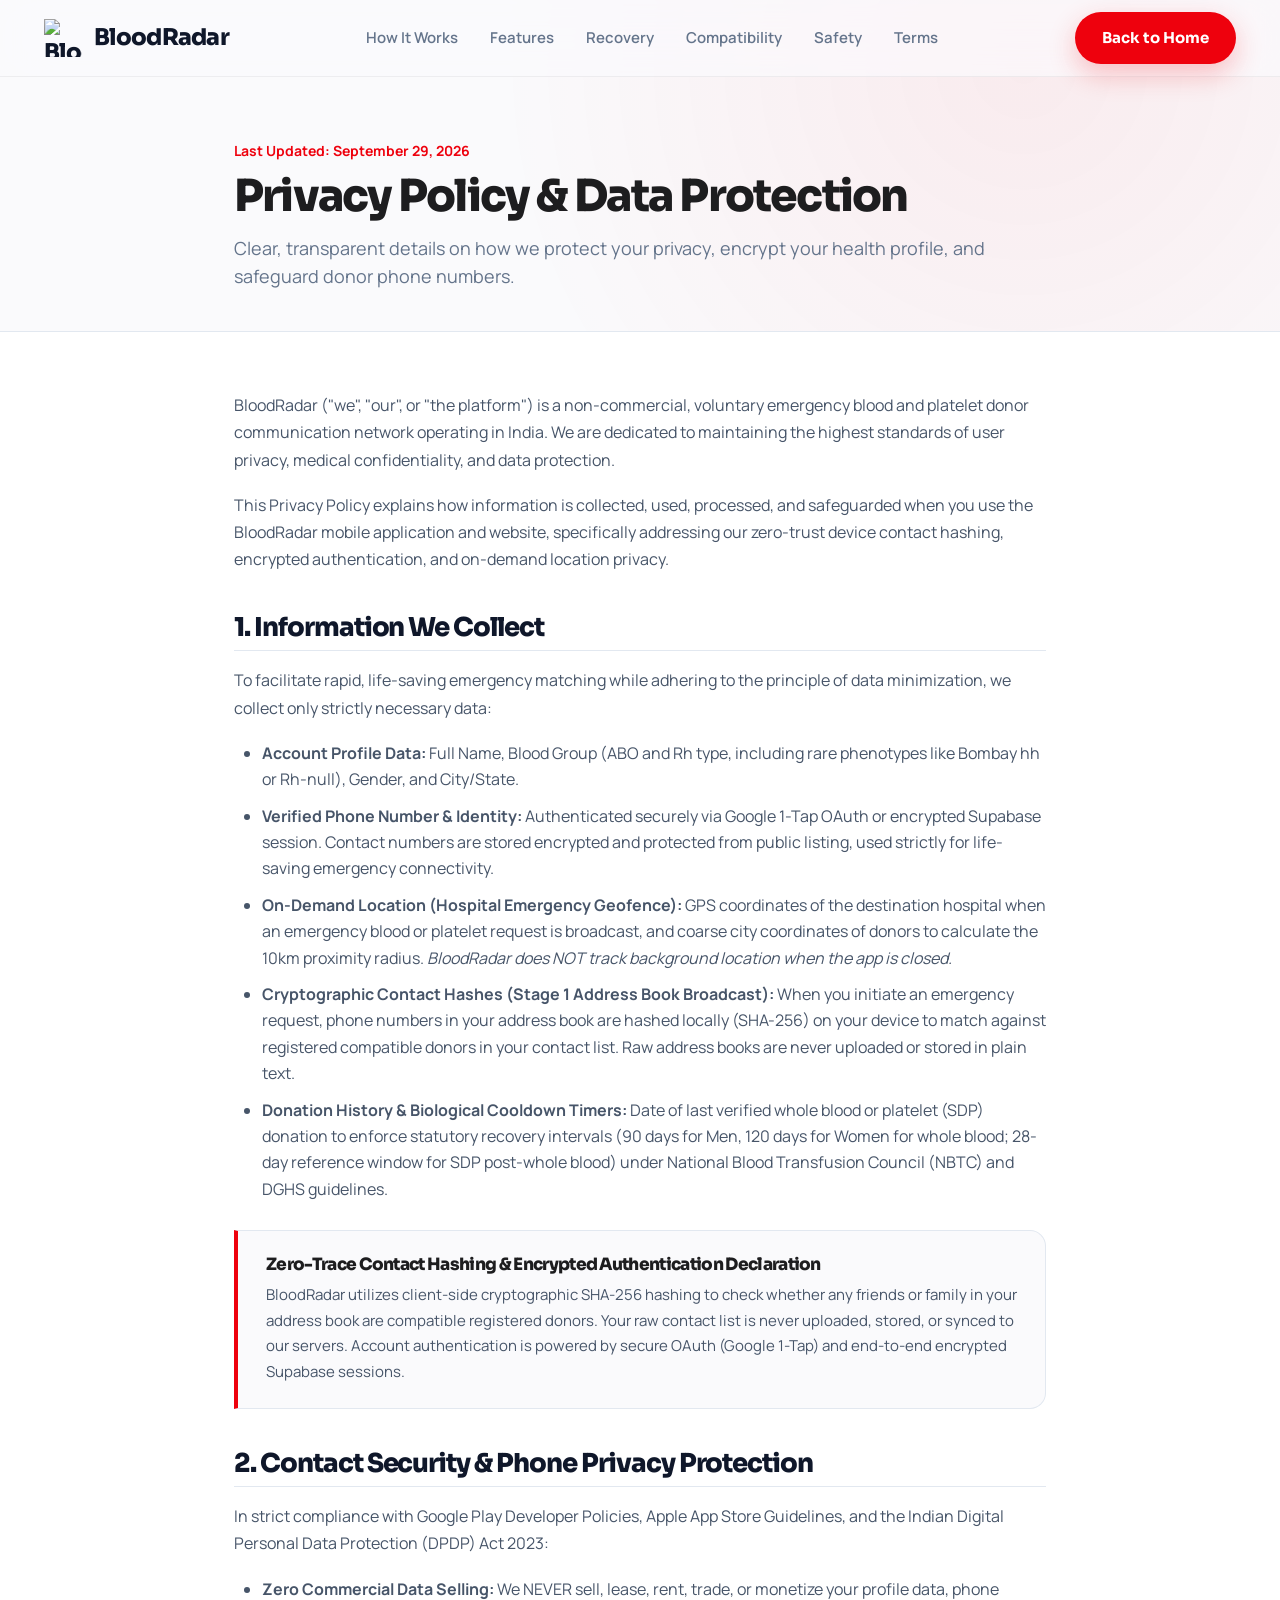
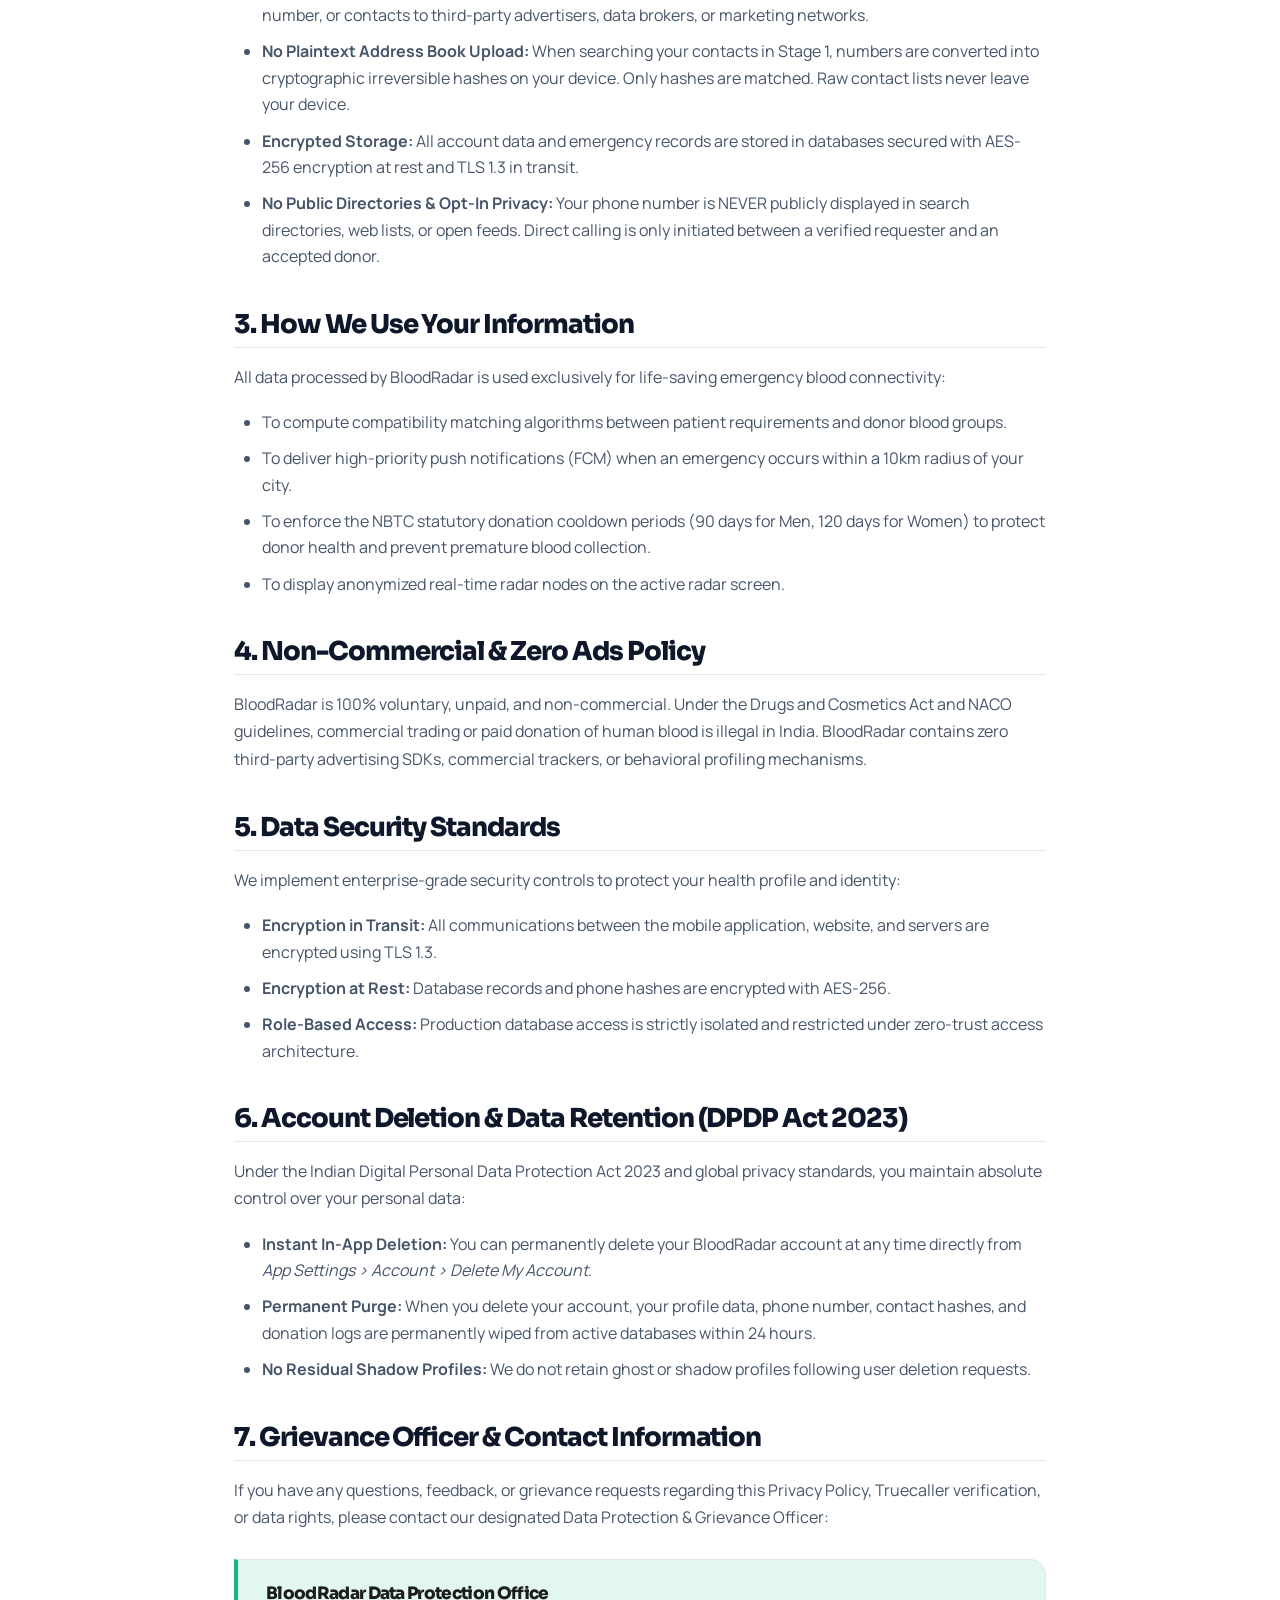
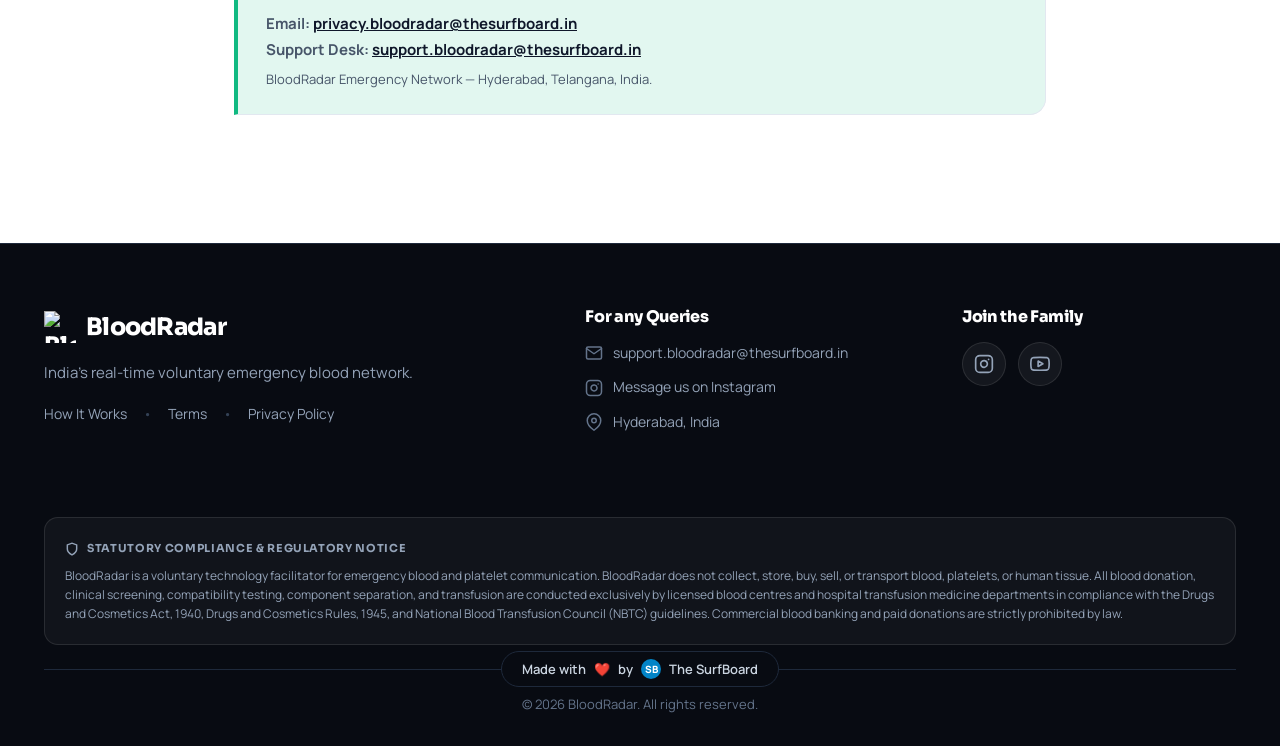
==== commit 8b0e5044: "fix(copy): replace masked calling claims with honest opt-in directory privacy" ====
--- a/privacy.html
+++ b/privacy.html
@@ -14,7 +14,7 @@
   <link href="https://fonts.googleapis.com/css2?family=Manrope:wght@400;500;600;700;800&family=Sora:wght@400;500;600;700;800&display=swap" rel="stylesheet">
   
   <!-- Stylesheet & Icons -->
-  <link rel="stylesheet" href="css/styles.css?v=2.0">
+  <link rel="stylesheet" href="css/styles.css?v=2.5">
   <link rel="icon" type="image/png" sizes="32x32" href="assets/images/favicon-32x32.png">
   <link rel="icon" type="image/webp" href="assets/images/favicon.webp">
   <link rel="apple-touch-icon" sizes="180x180" href="assets/images/apple-touch-icon.png">
@@ -85,7 +85,7 @@
       
       <ul>
         <li><strong>Account Profile Data:</strong> Full Name, Blood Group (ABO and Rh type, including rare phenotypes like Bombay hh or Rh-null), Gender, and City/State.</li>
-        <li><strong>Verified Phone Number &amp; Identity:</strong> Authenticated securely via Google 1-Tap OAuth or encrypted Supabase session. Contact numbers are stored encrypted and masked, used strictly for life-saving emergency connectivity.</li>
+        <li><strong>Verified Phone Number &amp; Identity:</strong> Authenticated securely via Google 1-Tap OAuth or encrypted Supabase session. Contact numbers are stored encrypted and protected from public listing, used strictly for life-saving emergency connectivity.</li>
         <li><strong>On-Demand Location (Hospital Emergency Geofence):</strong> GPS coordinates of the destination hospital when an emergency blood or platelet request is broadcast, and coarse city coordinates of donors to calculate the 10km proximity radius. <em>BloodRadar does NOT track background location when the app is closed.</em></li>
         <li><strong>Cryptographic Contact Hashes (Stage 1 Address Book Broadcast):</strong> When you initiate an emergency request, phone numbers in your address book are hashed locally (SHA-256) on your device to match against registered compatible donors in your contact list. Raw address books are never uploaded or stored in plain text.</li>
         <li><strong>Donation History &amp; Biological Cooldown Timers:</strong> Date of last verified whole blood or platelet (SDP) donation to enforce statutory recovery intervals (90 days for Men, 120 days for Women for whole blood; 28-day reference window for SDP post-whole blood) under National Blood Transfusion Council (NBTC) and DGHS guidelines.</li>
@@ -102,7 +102,7 @@
         <li><strong>Zero Commercial Data Selling:</strong> We NEVER sell, lease, rent, trade, or monetize your profile data, phone number, or contacts to third-party advertisers, data brokers, or marketing networks.</li>
         <li><strong>No Plaintext Address Book Upload:</strong> When searching your contacts in Stage 1, numbers are converted into cryptographic irreversible hashes on your device. Only hashes are matched. Raw contact lists never leave your device.</li>
         <li><strong>Encrypted Storage:</strong> All account data and emergency records are stored in databases secured with AES-256 encryption at rest and TLS 1.3 in transit.</li>
-        <li><strong>Masked Calling &amp; Privacy:</strong> Your phone number is NEVER publicly displayed in search directories or open feeds. Direct calling is only initiated between a verified requester and an accepted donor.</li>
+        <li><strong>No Public Directories &amp; Opt-In Privacy:</strong> Your phone number is NEVER publicly displayed in search directories, web lists, or open feeds. Direct calling is only initiated between a verified requester and an accepted donor.</li>
       </ul>
 
       <h2>3. How We Use Your Information</h2>
--- a/css/styles.css
+++ b/css/styles.css
@@ -29,6 +29,11 @@
   --accent-emerald: #10B981;
   --accent-emerald-light: rgba(16, 185, 129, 0.12);
   --accent-emerald-glow: rgba(16, 185, 129, 0.4);
+  --accent-emerald-border: rgba(16, 185, 129, 0.25);
+
+  --accent-blue: #0284C7;
+  --accent-blue-light: rgba(2, 132, 199, 0.1);
+  --accent-blue-border: rgba(2, 132, 199, 0.25);
 
   --text-dark: #1D1D1F;
   --text-dark-muted: #64748B;
@@ -766,49 +771,124 @@
 }
 
 /* ==========================================================================
-   Trust & Metrics Banner (Unified Solid Color - No Split Colors)
+   Trust & Metrics Banner (Apple-Grade Trust Tiles • Single Source of Truth)
    ========================================================================== */
 .metrics-section {
-  padding: 44px 0;
-  background: #FFFFFF;
+  padding: 56px 0;
+  background: var(--light-surface);
   border-top: 1px solid var(--border-light);
   border-bottom: 1px solid var(--border-light);
+  position: relative;
 }
 
 .metrics-grid {
   display: grid;
   grid-template-columns: repeat(4, 1fr);
-  gap: 24px;
-}
-
-.metric-item {
-  text-align: center;
-  padding: 10px;
+  gap: 20px;
+}
+
+.metric-card {
+  background: var(--light-surface-subtle);
+  border: 1px solid var(--border-subtle);
+  border-radius: var(--radius-lg);
+  padding: 24px 20px;
+  display: flex;
+  flex-direction: column;
+  align-items: flex-start;
+  text-align: left;
+  transition: all 0.25s cubic-bezier(0.16, 1, 0.3, 1);
+  position: relative;
+  overflow: hidden;
+}
+
+.metric-card:hover {
+  background: var(--light-surface);
+  border-color: var(--border-light);
+  transform: translateY(-3px);
+  box-shadow: var(--shadow-md);
+}
+
+.metric-icon-box {
+  width: 44px;
+  height: 44px;
+  border-radius: var(--radius-sm);
+  background: var(--primary-red-light);
+  color: var(--primary-red);
+  border: 1px solid var(--primary-red-border);
+  display: flex;
+  align-items: center;
+  justify-content: center;
+  margin-bottom: 16px;
+  flex-shrink: 0;
+  transition: transform 0.2s ease;
+}
+
+.metric-card:hover .metric-icon-box {
+  transform: scale(1.06);
+}
+
+.metric-icon-box.emerald {
+  background: var(--accent-emerald-light);
+  color: var(--accent-emerald);
+  border-color: var(--accent-emerald-border);
+}
+
+.metric-text-group {
+  display: flex;
+  flex-direction: column;
+  gap: 4px;
+  width: 100%;
 }
 
 .metric-number {
   font-family: var(--font-heading);
-  font-size: 42px;
+  font-size: 22px;
   font-weight: 800;
   color: var(--dark-slate);
-  line-height: 1.1;
-  margin-bottom: 6px;
-  letter-spacing: -0.03em;
+  line-height: 1.2;
+  letter-spacing: -0.02em;
 }
 
 .metric-label {
-  font-size: 14px;
-  font-weight: 600;
+  font-family: var(--font-body);
+  font-size: 13.5px;
+  font-weight: 700;
+  color: var(--dark-slate);
+  line-height: 1.3;
+}
+
+.metric-sublabel {
+  font-family: var(--font-body);
+  font-size: 12px;
+  font-weight: 500;
   color: var(--text-dark-muted);
+  line-height: 1.4;
+}
+
+@media (max-width: 992px) {
+  .metrics-grid {
+    grid-template-columns: repeat(2, 1fr);
+    gap: 16px;
+  }
+}
+
+@media (max-width: 540px) {
+  .metrics-grid {
+    grid-template-columns: 1fr;
+  }
+  .metric-card {
+    padding: 20px 18px;
+  }
 }
 
 /* ==========================================================================
-   Enhanced 2-Tier Emergency Pipeline Architecture
+   Enhanced 2-Tier Emergency Pipeline Architecture (Clean Light Theme)
    ========================================================================== */
 .pipeline-section {
-  padding: 140px 0;
-  background: #090E1A;
-  color: var(--text-light);
+  padding: 120px 0;
+  background: var(--light-surface);
+  border-top: 1px solid var(--border-light);
+  border-bottom: 1px solid var(--border-light);
   position: relative;
   overflow: hidden;
 }
@@ -816,12 +896,12 @@
 .pipeline-section::before {
   content: '';
   position: absolute;
-  top: -100px;
+  top: -120px;
   right: -100px;
   width: 500px;
   height: 500px;
-  background: radial-gradient(circle, rgba(var(--primary-red-rgb), 0.1) 0%, transparent 65%);
-  border-radius: 50%;
+  background: radial-gradient(circle, rgba(var(--primary-red-rgb), 0.04) 0%, transparent 65%);
+  border-radius: var(--radius-full);
   pointer-events: none;
 }
 
@@ -841,9 +921,6 @@
   color: var(--text-dark-muted);
   line-height: 1.6;
 }
-
-.section-title.light { color: #FFFFFF; }
-.section-subtitle.light { color: #94A3B8; }
 
 .pipeline-track-container {
   display: grid;
@@ -854,10 +931,11 @@
 }
 
 .pipeline-step-card {
-  background: #131D2F;
+  background: var(--light-surface-subtle);
   border-radius: var(--radius-xl);
   padding: 44px 38px;
-  border: 1px solid #1E2E48;
+  border: 1px solid var(--border-subtle);
+  box-shadow: var(--shadow-sm);
   position: relative;
   transition: var(--transition-smooth);
   display: flex;
@@ -865,9 +943,10 @@
 }
 
 .pipeline-step-card:hover {
+  background: var(--light-surface);
   transform: translateY(-4px);
-  border-color: rgba(var(--primary-red-rgb), 0.4);
-  box-shadow: 0 20px 45px rgba(0, 0, 0, 0.4);
+  border-color: var(--border-light);
+  box-shadow: var(--shadow-md);
 }
 
 .pipeline-step-header {
@@ -879,36 +958,40 @@
 
 .step-number-badge {
   font-family: var(--font-heading);
-  font-size: 14px;
+  font-size: 13px;
   font-weight: 800;
   color: var(--primary-red);
-  background: rgba(var(--primary-red-rgb), 0.12);
-  border: 1px solid rgba(var(--primary-red-rgb), 0.25);
+  background: var(--primary-red-light);
+  border: 1px solid var(--primary-red-border);
   padding: 6px 14px;
   border-radius: var(--radius-full);
+  letter-spacing: 0.04em;
 }
 
 .step-number-badge.blue {
-  color: #38BDF8;
-  background: rgba(56, 189, 248, 0.12);
-  border-color: rgba(56, 189, 248, 0.25);
+  color: var(--accent-blue);
+  background: var(--accent-blue-light);
+  border-color: var(--accent-blue-border);
 }
 
 .pipeline-time-tag {
   font-size: 13px;
   font-weight: 700;
-  color: #94A3B8;
+  color: var(--text-dark-muted);
   letter-spacing: 0.02em;
 }
 
 .pipeline-step-card h3 {
-  font-size: 26px;
-  color: #FFFFFF;
-  margin-bottom: 14px;
+  font-family: var(--font-heading);
+  font-size: 24px;
+  font-weight: 800;
+  color: var(--dark-slate);
+  margin-bottom: 12px;
+  letter-spacing: -0.02em;
 }
 
 .pipeline-step-card p {
-  color: #94A3B8;
+  color: var(--text-dark-muted);
   font-size: 15px;
   line-height: 1.65;
   margin-bottom: 28px;
@@ -920,7 +1003,7 @@
   display: flex;
   flex-direction: column;
   gap: 12px;
-  border-top: 1px solid #1E2E48;
+  border-top: 1px solid var(--border-subtle);
   padding-top: 24px;
 }
 
@@ -929,7 +1012,8 @@
   align-items: center;
   gap: 12px;
   font-size: 14px;
-  color: #CBD5E1;
+  font-weight: 500;
+  color: var(--dark-slate);
 }
 
 .pipeline-features-list li svg {
@@ -947,21 +1031,29 @@
 }
 
 .pipeline-bridge-circle {
-  width: 46px;
-  height: 46px;
-  border-radius: 50%;
-  background: #1E2E48;
-  border: 1px solid #334768;
+  width: 48px;
+  height: 48px;
+  border-radius: var(--radius-full);
+  background: var(--light-surface-subtle);
+  border: 1px solid var(--border-light);
+  box-shadow: var(--shadow-sm);
   display: flex;
   align-items: center;
   justify-content: center;
   color: var(--primary-red);
+  transition: all 0.25s ease;
+}
+
+.pipeline-bridge:hover .pipeline-bridge-circle {
+  transform: scale(1.08);
+  box-shadow: var(--shadow-md);
+  border-color: var(--primary-red-border);
 }
 
 .pipeline-bridge-text {
   font-size: 11px;
   font-weight: 700;
-  color: #64748B;
+  color: var(--text-dark-muted);
   text-transform: uppercase;
   letter-spacing: 0.08em;
   writing-mode: vertical-rl;
@@ -1025,97 +1117,6 @@
   line-height: 1.6;
 }
 
-/* ==========================================================================
-   App Showcase / Device Visual Section
-   ========================================================================== */
-.showcase-section {
-  padding: 110px 0;
-  background: #FFFFFF;
-  border-top: 1px solid var(--border-light);
-}
-
-.showcase-grid {
-  display: grid;
-  grid-template-columns: 1.2fr 0.8fr;
-  gap: 48px;
-  align-items: center;
-}
-
-.showcase-visual {
-  position: relative;
-  display: flex;
-  align-items: center;
-  justify-content: center;
-  background: transparent;
-  border: none;
-  box-shadow: none;
-  padding: 0;
-}
-
-.showcase-visual img {
-  width: 100%;
-  max-width: 360px;
-  height: auto;
-  display: block;
-  border: none;
-  box-shadow: none;
-  background: transparent;
-  transition: transform 0.4s ease;
-}
-
-.showcase-visual:hover img {
-  transform: translateY(-4px);
-}
-
-.showcase-content h2 {
-  font-size: 42px;
-  margin-bottom: 20px;
-}
-
-.showcase-content p.lead-text {
-  font-size: 17px;
-  color: var(--text-dark-muted);
-  margin-bottom: 28px;
-  line-height: 1.65;
-}
-
-.showcase-points {
-  display: flex;
-  flex-direction: column;
-  gap: 16px;
-  margin-bottom: 36px;
-}
-
-.showcase-point-item {
-  display: flex;
-  align-items: flex-start;
-  gap: 14px;
-}
-
-.showcase-point-icon {
-  width: 28px;
-  height: 28px;
-  border-radius: 50%;
-  background: var(--accent-emerald-light);
-  color: var(--accent-emerald);
-  display: flex;
-  align-items: center;
-  justify-content: center;
-  flex-shrink: 0;
-  margin-top: 2px;
-}
-
-.showcase-point-item h4 {
-  font-size: 16px;
-  margin-bottom: 2px;
-  color: var(--dark-slate);
-}
-
-.showcase-point-item p {
-  font-size: 14px;
-  color: var(--text-dark-muted);
-  margin: 0;
-}
 
 /* ==========================================================================
    Mission Statement & Core Pledge (Apple-Grade Manifesto)
@@ -1954,8 +1955,7 @@
     font-size: 48px;
   }
 
-  .hero-grid,
-  .showcase-grid {
+  .hero-grid {
     grid-template-columns: 1fr;
     gap: 48px;
   }
@@ -2232,64 +2232,156 @@
 }
 
 .timeline-milestones-box {
-  margin-top: 32px;
-  padding-top: 28px;
-  border-top: 1px solid #E2E8F0;
+  margin-top: 36px;
+  padding-top: 32px;
+  border-top: 1px solid var(--border-light);
+}
+
+.milestones-header {
+  margin-bottom: 24px;
+  text-align: left;
+}
+
+.milestones-title {
+  font-family: var(--font-heading);
+  font-size: 20px;
+  font-weight: 700;
+  color: var(--dark-slate);
+  margin-bottom: 6px;
+  letter-spacing: -0.01em;
+}
+
+.milestones-subtitle {
+  font-size: 13.5px;
+  color: var(--text-dark-muted);
+  line-height: 1.5;
+  margin: 0;
 }
 
 .timeline-milestones-list {
+  position: relative;
   display: flex;
   flex-direction: column;
-  gap: 14px;
-  margin-top: 18px;
+  padding-left: 6px;
+}
+
+.timeline-milestones-list::before {
+  content: '';
+  position: absolute;
+  left: 17px;
+  top: 22px;
+  bottom: 28px;
+  width: 2px;
+  background: var(--border-light);
+  z-index: 1;
 }
 
 .milestone-item {
+  position: relative;
   display: flex;
   align-items: flex-start;
-  gap: 14px;
+  gap: 16px;
+  padding-bottom: 16px;
+  z-index: 2;
+}
+
+.milestone-item:last-child {
+  padding-bottom: 0;
 }
 
 .milestone-dot {
-  width: 9px;
-  height: 9px;
-  border-radius: 50%;
-  background: var(--dark-slate);
-  margin-top: 5px;
+  position: relative;
+  width: 24px;
+  height: 24px;
+  border-radius: var(--radius-full);
+  background: var(--light-surface);
+  border: 2px solid var(--primary-red);
+  box-shadow: 0 0 0 4px var(--primary-red-light);
+  display: flex;
+  align-items: center;
+  justify-content: center;
   flex-shrink: 0;
+  margin-top: 12px;
+  z-index: 2;
+  transition: all 0.2s ease;
+}
+
+.milestone-dot::after {
+  content: '';
+  width: 8px;
+  height: 8px;
+  border-radius: var(--radius-full);
+  background: var(--primary-red);
+}
+
+.milestone-item.milestone-complete .milestone-dot {
+  border-color: var(--accent-emerald);
+  box-shadow: 0 0 0 4px var(--accent-emerald-light);
+}
+
+.milestone-item.milestone-complete .milestone-dot::after {
+  background: var(--accent-emerald);
 }
 
 .milestone-content {
   flex-grow: 1;
+  background: var(--light-surface-subtle);
+  border: 1px solid var(--border-subtle);
+  border-radius: var(--radius-md);
+  padding: 14px 18px;
+  transition: all 0.2s ease;
+}
+
+.milestone-item:hover .milestone-content {
+  background: var(--light-surface);
+  border-color: var(--border-light);
+  box-shadow: var(--shadow-sm);
+  transform: translateX(3px);
+}
+
+.milestone-item.milestone-complete .milestone-content {
+  border-left: 3px solid var(--accent-emerald);
 }
 
 .milestone-title-row {
   display: flex;
   justify-content: space-between;
   align-items: center;
-  gap: 12px;
-  margin-bottom: 2px;
+  gap: 14px;
+  margin-bottom: 4px;
 }
 
 .milestone-title-row strong {
   font-family: var(--font-heading);
-  font-size: 13.5px;
+  font-size: 14.5px;
   font-weight: 700;
   color: var(--dark-slate);
 }
 
 .milestone-day-badge {
   font-family: var(--font-heading);
-  font-size: 11px;
-  font-weight: 700;
-  color: #94A3B8;
-  letter-spacing: 0.5px;
+  font-size: 11.5px;
+  font-weight: 700;
+  color: var(--dark-slate);
+  background: var(--light-surface);
+  border: 1px solid var(--border-light);
+  padding: 3px 11px;
+  border-radius: var(--radius-full);
+  letter-spacing: 0.02em;
+  white-space: nowrap;
+  box-shadow: var(--shadow-sm);
+}
+
+.milestone-day-badge.highlight-emerald {
+  color: var(--accent-emerald);
+  background: var(--accent-emerald-light);
+  border-color: var(--accent-emerald-border);
 }
 
 .milestone-desc {
-  font-size: 12px;
-  color: #64748B;
-  line-height: 1.4;
+  font-size: 13px;
+  color: var(--text-dark-muted);
+  line-height: 1.5;
 }
 
 /* ==========================================================================
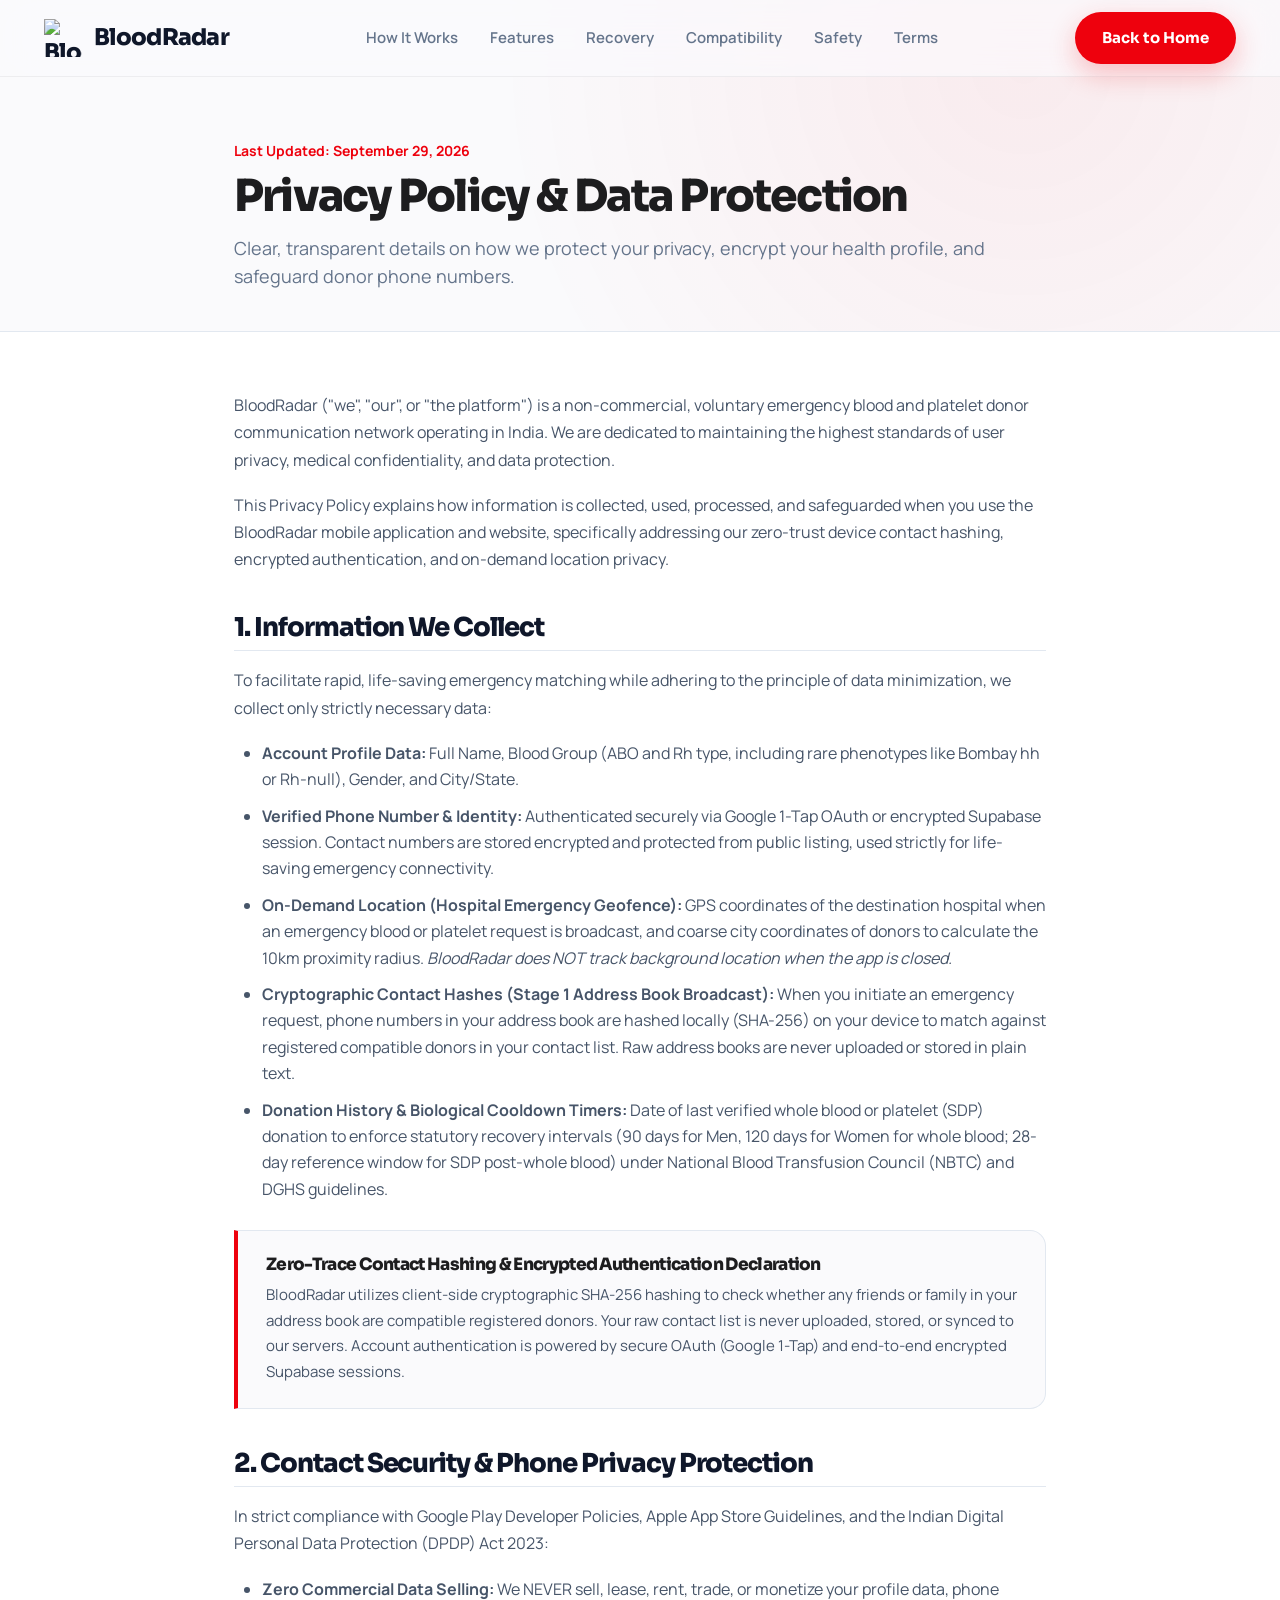
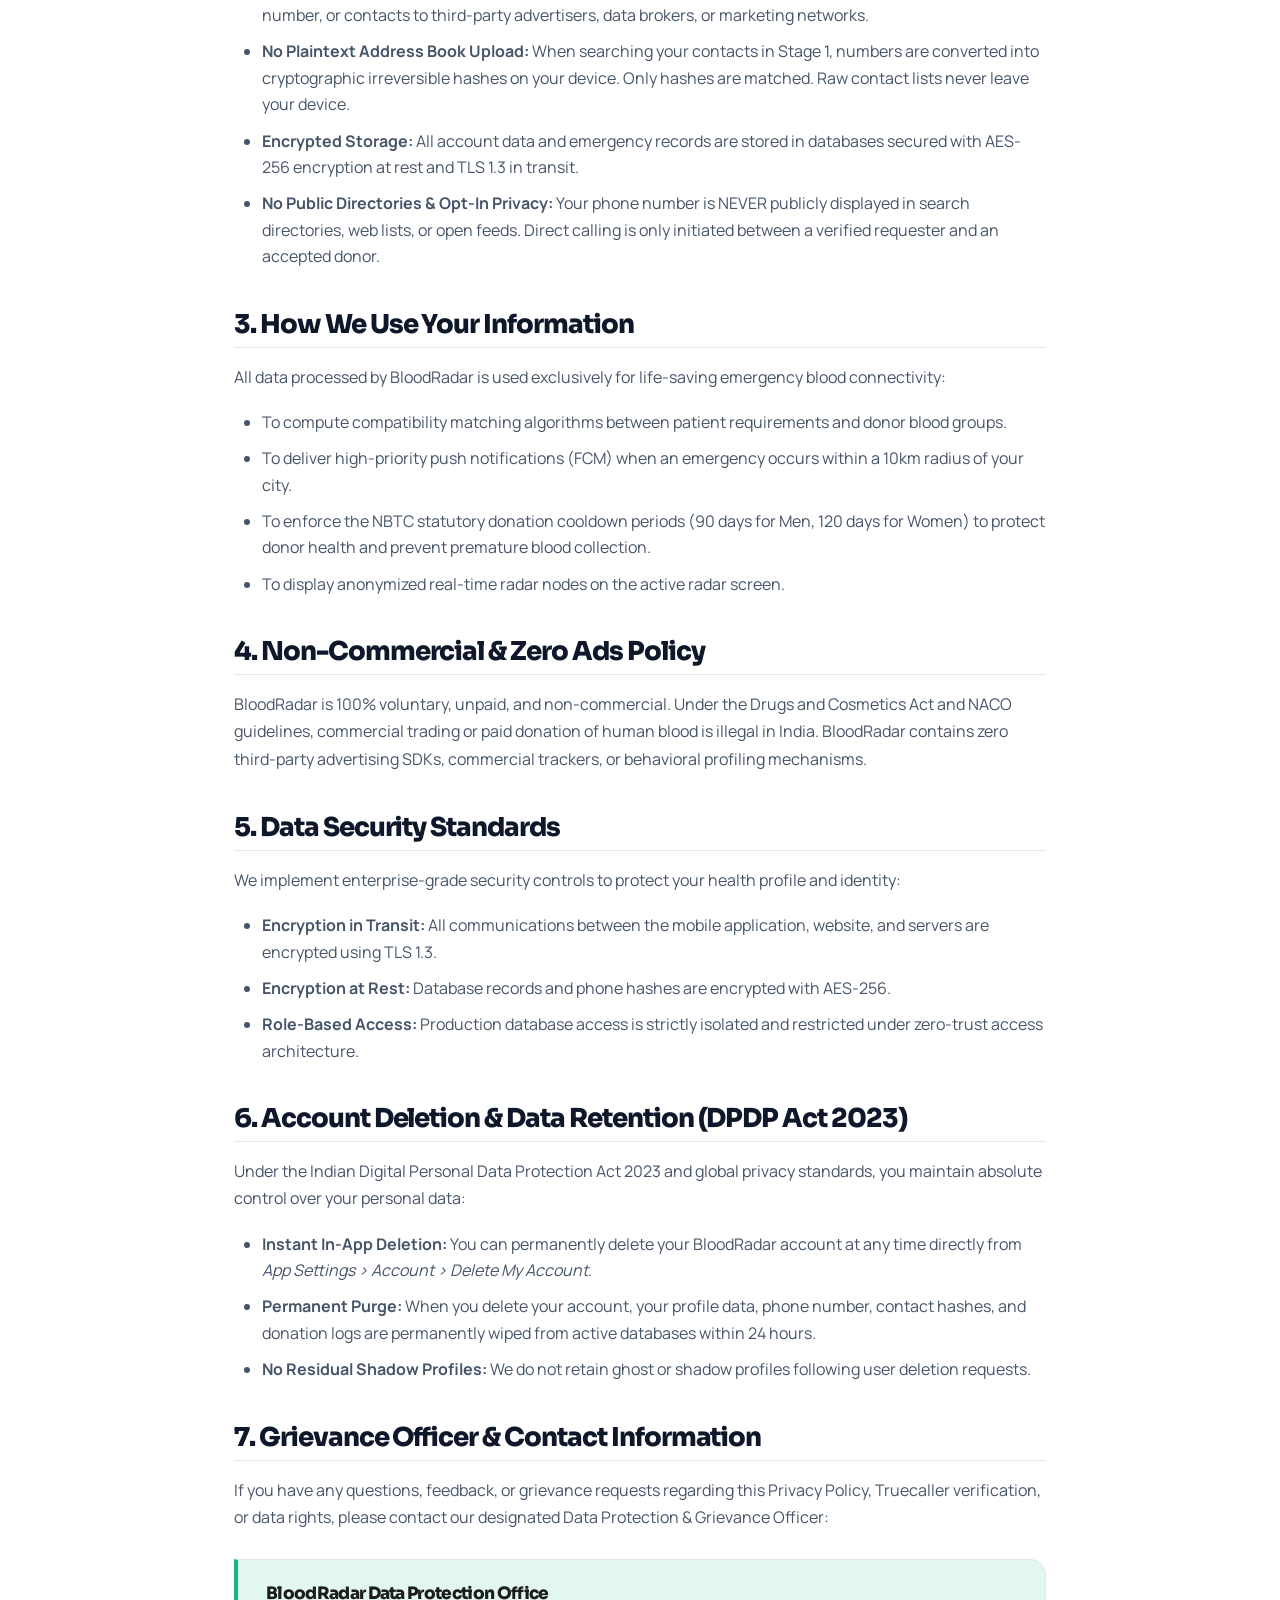
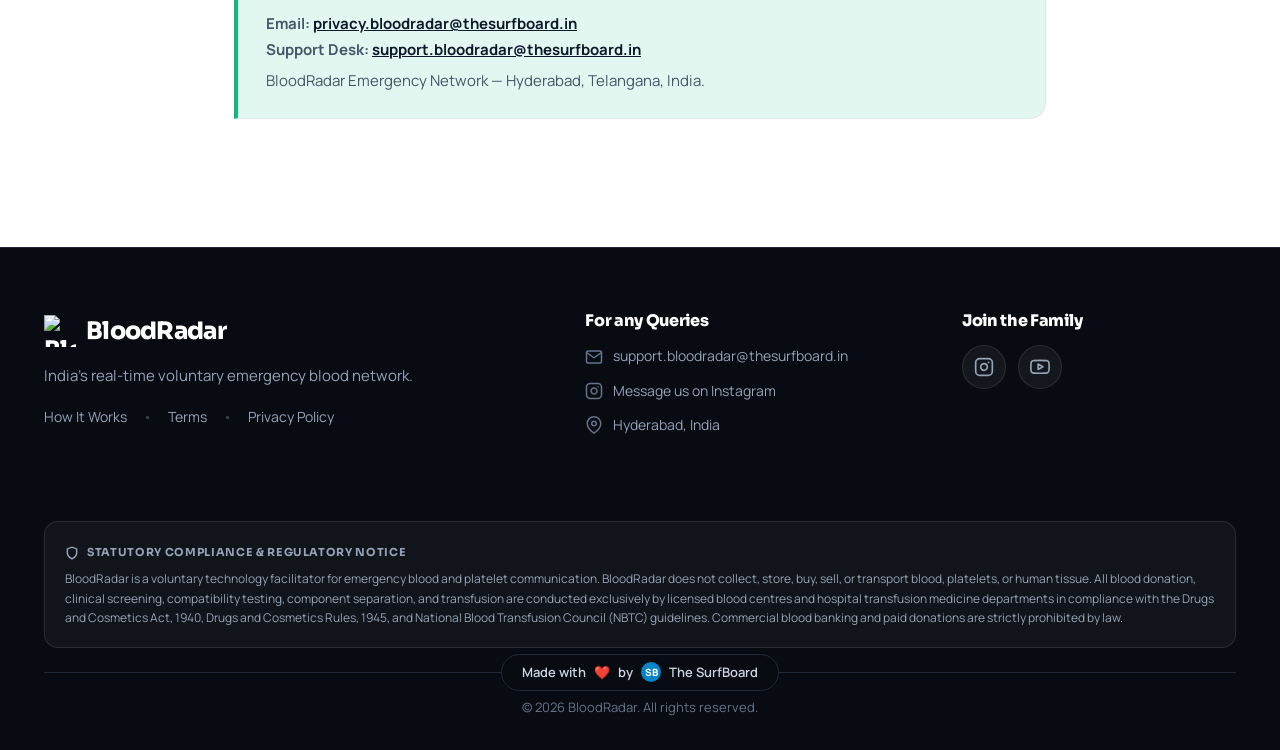
==== commit 802604a1: "refactor: modularize codebase and enforce clean code principles" ====
--- a/privacy.html
+++ b/privacy.html
@@ -5,15 +5,12 @@
   <meta name="viewport" content="width=device-width, initial-scale=1.0">
   <title>Privacy Policy &amp; Data Protection — BloodRadar Emergency Network</title>
   <meta name="description" content="Official Privacy Policy, data encryption, and DPDP Act compliance details for BloodRadar — India's real-time voluntary emergency blood and platelet network.">
-  
   <meta name="theme-color" content="#EE010D">
   
-  <!-- Fonts: Sora (Primary/Headings 600, 700, 800) + Manrope (Secondary/Body 400, 500, 600, 700) -->
   <link rel="preconnect" href="https://fonts.googleapis.com">
   <link rel="preconnect" href="https://fonts.gstatic.com" crossorigin>
   <link href="https://fonts.googleapis.com/css2?family=Manrope:wght@400;500;600;700;800&family=Sora:wght@400;500;600;700;800&display=swap" rel="stylesheet">
   
-  <!-- Stylesheet & Icons -->
   <link rel="stylesheet" href="css/styles.css?v=2.5">
   <link rel="icon" type="image/png" sizes="32x32" href="assets/images/favicon-32x32.png">
   <link rel="icon" type="image/webp" href="assets/images/favicon.webp">
@@ -21,7 +18,6 @@
 </head>
 <body>
 
-  <!-- Navigation Bar -->
   <nav class="navbar">
     <div class="container nav-container">
       <a href="index.html" class="brand-logo">
@@ -49,7 +45,6 @@
     </div>
   </nav>
 
-  <!-- Mobile Drawer Menu -->
   <div id="mobile-drawer" class="mobile-nav-drawer">
     <ul class="mobile-nav-links">
       <li><a href="index.html" class="mobile-nav-link">Home</a></li>
@@ -60,19 +55,17 @@
       <li><a href="index.html#safety" class="mobile-nav-link">Safety Guidelines</a></li>
       <li><a href="terms.html" class="mobile-nav-link">Terms of Service</a></li>
     </ul>
-    <a href="index.html" class="btn-primary" style="width: 100%;">Back to Home</a>
+    <a href="index.html" class="btn-primary mobile-drawer-btn">Back to Home</a>
   </div>
 
-  <!-- Page Header -->
   <header class="legal-page-header">
     <div class="container legal-header-box">
       <div class="last-updated-text">Last Updated: September 29, 2026</div>
       <h1>Privacy Policy &amp; Data Protection</h1>
-      <p style="color: #64748B; font-size: 18px;">Clear, transparent details on how we protect your privacy, encrypt your health profile, and safeguard donor phone numbers.</p>
+      <p class="legal-header-desc">Clear, transparent details on how we protect your privacy, encrypt your health profile, and safeguard donor phone numbers.</p>
     </div>
   </header>
 
-  <!-- Legal Body -->
   <main class="legal-body">
     <div class="container legal-content-container">
       
@@ -138,15 +131,14 @@
       
       <div class="legal-callout-box emerald">
         <h4>BloodRadar Data Protection Office</h4>
-        <p><strong>Email:</strong> <a href="mailto:privacy.bloodradar@thesurfboard.in" style="color: var(--dark-slate); font-weight: 700; text-decoration: underline;">privacy.bloodradar@thesurfboard.in</a></p>
-        <p><strong>Support Desk:</strong> <a href="mailto:support.bloodradar@thesurfboard.in" style="color: var(--dark-slate); font-weight: 700; text-decoration: underline;">support.bloodradar@thesurfboard.in</a></p>
-        <p style="margin-top: 6px; font-size: 13px; color: #475569;">BloodRadar Emergency Network — Hyderabad, Telangana, India.</p>
+        <p><strong>Email:</strong> <a href="mailto:privacy.bloodradar@thesurfboard.in" class="legal-link">privacy.bloodradar@thesurfboard.in</a></p>
+        <p><strong>Support Desk:</strong> <a href="mailto:support.bloodradar@thesurfboard.in" class="legal-link">support.bloodradar@thesurfboard.in</a></p>
+        <p class="legal-footnote">BloodRadar Emergency Network — Hyderabad, Telangana, India.</p>
       </div>
 
     </div>
   </main>
 
-  <!-- EvenTime-Inspired Footer -->
   <footer class="footer-compact">
     <div class="container">
       <div class="footer-top-row">
@@ -194,7 +186,6 @@
         </div>
       </div>
 
-      <!-- Statutory Regulatory Notice -->
       <div class="footer-statutory-notice">
         <div class="statutory-badge">
           <svg width="14" height="14" viewBox="0 0 24 24" fill="none" stroke="currentColor" stroke-width="2.5"><path d="M12 22s8-4 8-10V5l-8-3-8 3v7c0 6 8 10 8 10z"/></svg>
@@ -213,7 +204,8 @@
     </div>
   </footer>
 
-  <!-- Interactive Logic Engine -->
+  <script src="js/modules/navigation.js"></script>
+  <script src="js/modules/email-launcher.js"></script>
   <script src="js/app.js"></script>
 </body>
 </html>
--- a/css/styles.css
+++ b/css/styles.css
@@ -1,2711 +1,13 @@
-/* ==========================================================================
-   BloodRadar Web Design System — Apple x Google Hybrid Aesthetics
-   Color Tokens: Crimson #EE010D (Logo Match) | Slate #0F172A | Light #FAFAFC | Emerald #10B981
-   Typography: Sora (Primary/Headings) + Manrope (Secondary/Body)
-   100% Vanilla CSS • Single Source of Truth • Custom Scrollbar • Pulsing Heart
-   ========================================================================== */
-
-:root {
-  /* Brand Palette — Single Source of Truth (SSOT)
-     To change the entire theme, change ONLY this RGB token */
-  --primary-red-rgb: 238, 1, 13;
-  --primary-red: rgb(var(--primary-red-rgb));
-  --primary-red-hover: color-mix(in srgb, var(--primary-red) 85%, black);
-  --primary-red-glow: rgba(var(--primary-red-rgb), 0.35);
-  --primary-red-light: rgba(var(--primary-red-rgb), 0.08);
-  --primary-red-border: rgba(var(--primary-red-rgb), 0.18);
-
-  --dark-slate: #0F172A;
-  --dark-surface: #1E293B;
-  --dark-surface-elevated: #283548;
-  --dark-border: #334155;
-
-  --light-bg: #FAFAFC;
-  --light-surface: #FFFFFF;
-  --light-surface-subtle: #F1F5F9;
-  --border-light: #E2E8F0;
-  --border-subtle: #EDF2F7;
-
-  --accent-emerald: #10B981;
-  --accent-emerald-light: rgba(16, 185, 129, 0.12);
-  --accent-emerald-glow: rgba(16, 185, 129, 0.4);
-  --accent-emerald-border: rgba(16, 185, 129, 0.25);
-
-  --accent-blue: #0284C7;
-  --accent-blue-light: rgba(2, 132, 199, 0.1);
-  --accent-blue-border: rgba(2, 132, 199, 0.25);
-
-  --text-dark: #1D1D1F;
-  --text-dark-muted: #64748B;
-  --text-dark-subtle: #94A3B8;
-
-  --text-light: #F8FAFC;
-  --text-light-muted: #94A3B8;
-  --text-light-subtle: #64748B;
-
-  /* Typography Scale */
-  --font-heading: 'Sora', -apple-system, BlinkMacSystemFont, 'Segoe UI', Roboto, sans-serif;
-  --font-body: 'Manrope', -apple-system, BlinkMacSystemFont, 'Segoe UI', Roboto, sans-serif;
-
-  /* Alpha Borders */
-  --border-alpha: rgba(0, 0, 0, 0.06);
-  --border-alpha-strong: rgba(0, 0, 0, 0.12);
-
-  /* Shadows & Elevation (Multi-layered, ultra-diffused) */
-  --shadow-sm: 0 2px 4px rgba(0, 0, 0, 0.04), 0 1px 2px rgba(0, 0, 0, 0.04);
-  --shadow-md: 0 4px 12px rgba(0, 0, 0, 0.05), 0 1px 3px rgba(0, 0, 0, 0.04);
-  --shadow-lg: 0 12px 32px rgba(0, 0, 0, 0.08), 0 4px 12px rgba(0, 0, 0, 0.04);
-  --shadow-crimson: 0 10px 28px rgba(var(--primary-red-rgb), 0.24);
-  --shadow-crimson-hover: 0 14px 36px rgba(var(--primary-red-rgb), 0.36);
-  --shadow-dark: 0 20px 50px rgba(15, 23, 42, 0.4);
-
-  /* Radius (Squircles) */
-  --radius-xs: 6px;
-  --radius-sm: 10px;
-  --radius-md: 16px;
-  --radius-lg: 24px;
-  --radius-apple: 20px;
-  --radius-xl: 32px;
-  --radius-full: 9999px;
-
-  /* Transitions (Apple-like easing) */
-  --transition-fast: all 0.2s cubic-bezier(0.25, 1, 0.5, 1);
-  --transition-smooth: all 0.4s cubic-bezier(0.25, 1, 0.5, 1);
-}
-
-/* Custom Scrollbars Removed for Native Feel */
-
-/* ==========================================================================
-   Base & Reset
-   ========================================================================== */
-*, *::before, *::after {
-  margin: 0;
-  padding: 0;
-  box-sizing: border-box;
-}
-
-html {
-  text-rendering: optimizeLegibility;
-  -webkit-font-smoothing: antialiased;
-  -moz-osx-font-smoothing: grayscale;
-}
-
-body {
-  font-family: var(--font-body);
-  background-color: var(--light-bg);
-  color: var(--text-dark);
-  line-height: 1.6;
-  overflow-x: hidden;
-  font-size: 16px;
-}
-
-img, svg {
-  display: block;
-  max-width: 100%;
-}
-
-a {
-  color: inherit;
-  text-decoration: none;
-  transition: var(--transition-fast);
-}
-
-button {
-  font-family: inherit;
-  border: none;
-  outline: none;
-  cursor: pointer;
-  background: none;
-}
-
-/* Headings */
-h1, h2, h3, h4, h5, h6 {
-  font-family: var(--font-heading);
-  font-weight: 800;
-  letter-spacing: -0.04em;
-  line-height: 1.12;
-  color: var(--text-dark);
-}
-
-.container {
-  width: 100%;
-  max-width: 1240px;
-  margin: 0 auto;
-  padding: 0 24px;
-}
-
-/* ==========================================================================
-   Navigation Bar (Glassmorphic & Responsive)
-   ========================================================================== */
-.navbar {
-  position: fixed;
-  top: 0;
-  left: 0;
-  width: 100%;
-  z-index: 1000;
-  background: rgba(250, 250, 252, 0.72);
-  backdrop-filter: saturate(180%) blur(24px);
-  -webkit-backdrop-filter: saturate(180%) blur(24px);
-  border-bottom: 1px solid rgba(0, 0, 0, 0.05);
-  transition: var(--transition-smooth);
-  transform: translateZ(0);
-  will-change: background-color, box-shadow;
-  backface-visibility: hidden;
-}
-
-.navbar.scrolled {
-  background: rgba(255, 255, 255, 0.96);
-  box-shadow: 0 4px 20px rgba(15, 23, 42, 0.05);
-}
-
-.nav-container {
-  display: flex;
-  align-items: center;
-  justify-content: space-between;
-  height: 76px;
-}
-
-.brand-logo {
-  display: inline-flex;
-  align-items: center;
-  gap: 12px;
-  font-family: var(--font-heading);
-  font-weight: 800;
-  font-size: 23px;
-  color: var(--dark-slate);
-  letter-spacing: -0.03em;
-}
-
-.brand-logo img {
-  height: 38px;
-  width: auto;
-  transition: transform 0.3s ease;
-}
-
-.brand-logo:hover img {
-  transform: scale(1.06);
-}
-
-.nav-links {
-  display: flex;
-  align-items: center;
-  gap: 32px;
-  list-style: none;
-}
-
-.nav-link {
-  font-size: 15px;
-  font-weight: 600;
-  color: var(--text-dark-muted);
-  position: relative;
-  padding: 6px 0;
-  transition: var(--transition-fast);
-}
-
-.nav-link::after {
-  content: '';
-  position: absolute;
-  bottom: 0;
-  left: 0;
-  width: 0;
-  height: 2px;
-  background: var(--primary-red);
-  border-radius: var(--radius-full);
-  transition: width 0.25s ease;
-}
-
-.nav-link:hover {
-  color: var(--primary-red);
-}
-
-.nav-link:hover::after,
-.nav-link.active::after {
-  width: 100%;
-}
-
-.nav-cta-group {
-  display: flex;
-  align-items: center;
-  gap: 16px;
-}
-
-/* Mobile Hamburger Button */
-.menu-toggle {
-  display: none;
-  flex-direction: column;
-  justify-content: center;
-  gap: 5px;
-  width: 40px;
-  height: 40px;
-  border-radius: var(--radius-sm);
-  padding: 8px;
-  background: rgba(15, 23, 42, 0.04);
-  border: 1px solid var(--border-light);
-  cursor: pointer;
-  z-index: 1001;
-}
-
-.menu-toggle span {
-  display: block;
-  height: 2px;
-  width: 100%;
-  background-color: var(--dark-slate);
-  border-radius: 2px;
-  transition: var(--transition-smooth);
-}
-
-.menu-toggle.active span:nth-child(1) {
-  transform: translateY(7px) rotate(45deg);
-}
-
-.menu-toggle.active span:nth-child(2) {
-  opacity: 0;
-}
-
-.menu-toggle.active span:nth-child(3) {
-  transform: translateY(-7px) rotate(-45deg);
-}
-
-/* Mobile Drawer */
-.mobile-nav-drawer {
-  position: fixed;
-  top: 76px;
-  left: 0;
-  width: 100%;
-  height: calc(100vh - 76px);
-  background: rgba(255, 255, 255, 0.98);
-  backdrop-filter: blur(20px);
-  -webkit-backdrop-filter: blur(20px);
-  display: flex;
-  flex-direction: column;
-  padding: 32px 24px;
-  transform: translateY(-100%);
-  opacity: 0;
-  visibility: hidden;
-  transition: var(--transition-smooth);
-  z-index: 999;
-  overflow-y: auto;
-}
-
-.mobile-nav-drawer.open {
-  transform: translateY(0);
-  opacity: 1;
-  visibility: visible;
-}
-
-.mobile-nav-links {
-  list-style: none;
-  display: flex;
-  flex-direction: column;
-  gap: 20px;
-  margin-bottom: 32px;
-}
-
-.mobile-nav-link {
-  font-family: var(--font-heading);
-  font-size: 20px;
-  font-weight: 700;
-  color: var(--dark-slate);
-  display: block;
-  padding: 8px 0;
-  border-bottom: 1px solid var(--border-light);
-}
-
-.mobile-nav-link:hover {
-  color: var(--primary-red);
-}
-
-/* ==========================================================================
-   Buttons
-   ========================================================================== */
-.btn-primary {
-  background: var(--primary-red);
-  color: #FFFFFF !important;
-  font-family: var(--font-heading);
-  font-weight: 700;
-  font-size: 15px;
-  padding: 13px 26px;
-  border-radius: var(--radius-full);
-  display: inline-flex;
-  align-items: center;
-  justify-content: center;
-  gap: 8px;
-  box-shadow: var(--shadow-crimson);
-  transition: var(--transition-smooth);
-  border: 1px solid transparent;
-  cursor: pointer;
-  white-space: nowrap;
-}
-
-.btn-primary:hover {
-  background: var(--primary-red-hover);
-  transform: translateY(-2px);
-  box-shadow: var(--shadow-crimson-hover);
-}
-
-.btn-primary:active {
-  transform: scale(0.97);
-  box-shadow: var(--shadow-crimson);
-}
-
-.btn-secondary {
-  background: var(--dark-slate);
-  color: #FFFFFF !important;
-  font-family: var(--font-heading);
-  font-weight: 700;
-  font-size: 15px;
-  padding: 13px 26px;
-  border-radius: var(--radius-full);
-  display: inline-flex;
-  align-items: center;
-  justify-content: center;
-  gap: 8px;
-  transition: var(--transition-smooth);
-  border: 1px solid var(--dark-slate);
-  cursor: pointer;
-  white-space: nowrap;
-}
-
-.btn-secondary:hover {
-  background: #1E293B;
-  transform: translateY(-2px);
-  box-shadow: var(--shadow-md);
-}
-
-.btn-secondary:active {
-  transform: scale(0.97);
-  box-shadow: var(--shadow-sm);
-}
-
-.pulse-dot {
-  width: 8px;
-  height: 8px;
-  border-radius: 50%;
-  background-color: var(--accent-emerald);
-  display: inline-block;
-  box-shadow: 0 0 0 rgba(16, 185, 129, 0.6);
-  animation: pulse-green 2s infinite;
-}
-
-@keyframes pulse-green {
-  0% { transform: scale(0.95); box-shadow: 0 0 0 0 rgba(16, 185, 129, 0.7); }
-  70% { transform: scale(1); box-shadow: 0 0 0 8px rgba(16, 185, 129, 0); }
-  100% { transform: scale(0.95); box-shadow: 0 0 0 0 rgba(16, 185, 129, 0); }
-}
-
-/* ==========================================================================
-   Hero Section
-   ========================================================================== */
-.hero-section {
-  padding: 180px 0 120px 0;
-  position: relative;
-  overflow: hidden;
-  background: 
-    radial-gradient(circle at 85% 20%, rgba(var(--primary-red-rgb), 0.07) 0%, transparent 45%),
-    radial-gradient(circle at 10% 80%, rgba(15, 23, 42, 0.03) 0%, transparent 40%),
-    var(--light-bg);
-}
-
-.hero-grid {
-  display: grid;
-  grid-template-columns: 1.15fr 0.85fr;
-  gap: 56px;
-  align-items: center;
-}
-
-.hero-content {
-  max-width: 620px;
-}
-
-.hero-title {
-  font-size: 58px;
-  color: var(--dark-slate);
-  letter-spacing: -0.04em;
-  line-height: 1.08;
-  margin-bottom: 22px;
-}
-
-.hero-title span.text-highlight {
-  color: var(--primary-red);
-  display: inline;
-}
-
-.hero-subtitle {
-  font-size: 19px;
-  color: var(--text-dark-muted);
-  line-height: 1.6;
-  margin-bottom: 34px;
-}
-
-.hero-cta-group {
-  display: flex;
-  align-items: center;
-  gap: 16px;
-  flex-wrap: wrap;
-  margin-bottom: 30px;
-}
-
-.hero-store-row {
-  display: flex;
-  align-items: center;
-  gap: 14px;
-}
-
-.hero-store-row span {
-  font-size: 13px;
-  font-weight: 600;
-  color: var(--text-dark-muted);
-}
-
-.hero-store-badge {
-  height: 38px;
-  width: auto;
-  opacity: 0.92;
-  transition: var(--transition-fast);
-}
-
-.hero-store-badge:hover {
-  opacity: 1;
-  transform: translateY(-2px);
-}
-
-/* ==========================================================================
-   Hero Live Emergency SOS Card (Solid Apple UI • Zero Glassmorphism)
-   ========================================================================== */
-.hero-card-wrapper {
-  position: relative;
-  display: flex;
-  justify-content: center;
-  align-items: center;
-  width: 100%;
-}
-
-.hero-live-card {
-  width: 100%;
-  max-width: 440px;
-  background: #FFFFFF;
-  border: 1px solid var(--border-light);
-  border-radius: 24px;
-  padding: 24px;
-  box-shadow: 
-    0 20px 40px -15px rgba(15, 23, 42, 0.1),
-    0 1px 3px rgba(15, 23, 42, 0.05);
-  display: flex;
-  flex-direction: column;
-  gap: 16px;
-}
-
-/* Card Top Status Bar */
-.card-status-bar {
-  display: flex;
-  align-items: center;
-  justify-content: space-between;
-  padding-bottom: 14px;
-  border-bottom: 1px solid var(--border-light);
-}
-
-.status-indicator {
-  display: flex;
-  align-items: center;
-  gap: 8px;
-}
-
-.status-text {
-  font-size: 13px;
-  font-weight: 700;
-  color: var(--dark-slate);
-  letter-spacing: -0.01em;
-}
-
-.status-radius-badge {
-  display: inline-flex;
-  align-items: center;
-  gap: 5px;
-  background: #F1F5F9;
-  color: #475569;
-  font-size: 12px;
-  font-weight: 700;
-  padding: 4px 10px;
-  border-radius: var(--radius-full);
-}
-
-/* Request Details Box */
-.request-summary-box {
-  background: #F8FAFC;
-  border: 1px solid var(--border-light);
-  border-radius: 16px;
-  padding: 16px;
-  display: flex;
-  align-items: center;
-  gap: 14px;
-}
-
-.req-blood-badge {
-  background: var(--primary-red);
-  color: #FFFFFF;
-  border-radius: 12px;
-  width: 52px;
-  height: 52px;
-  display: flex;
-  flex-direction: column;
-  align-items: center;
-  justify-content: center;
-  flex-shrink: 0;
-  box-shadow: 0 4px 12px rgba(var(--primary-red-rgb), 0.25);
-}
-
-.req-blood-badge .blood-type {
-  font-family: var(--font-heading);
-  font-size: 20px;
-  font-weight: 800;
-  line-height: 1;
-}
-
-.req-blood-badge .blood-label {
-  font-size: 8px;
-  font-weight: 800;
-  letter-spacing: 0.06em;
-  opacity: 0.9;
-  margin-top: 2px;
-}
-
-.req-info {
-  display: flex;
-  flex-direction: column;
-  gap: 4px;
-}
-
-.req-title {
-  font-family: var(--font-heading);
-  font-size: 16px;
-  font-weight: 700;
-  color: var(--dark-slate);
-}
-
-.req-hospital {
-  display: flex;
-  align-items: center;
-  gap: 5px;
-  font-size: 12px;
-  color: #64748B;
-  font-weight: 500;
-}
-
-.req-hospital svg {
-  color: var(--primary-red);
-  flex-shrink: 0;
-}
-
-/* Matched Donors Section */
-.matched-donors-section {
-  display: flex;
-  flex-direction: column;
-  gap: 10px;
-}
-
-.matched-header {
-  display: flex;
-  align-items: center;
-  justify-content: space-between;
-  padding: 2px 4px;
-}
-
-.matched-title {
-  font-size: 11px;
-  font-weight: 800;
-  letter-spacing: 0.05em;
-  color: #64748B;
-}
-
-.matched-counter {
-  font-size: 11px;
-  font-weight: 700;
-  color: var(--accent-emerald);
-  background: var(--accent-emerald-light);
-  padding: 2px 8px;
-  border-radius: var(--radius-full);
-}
-
-/* Donor Items */
-.donor-item {
-  background: #FFFFFF;
-  border: 1px solid var(--border-light);
-  border-radius: 14px;
-  padding: 12px 14px;
-  display: flex;
-  align-items: center;
-  gap: 12px;
-  transition: var(--transition-fast);
-}
-
-.donor-item.confirmed {
-  border-color: rgba(16, 185, 129, 0.35);
-  background: #FCFDFD;
-}
-
-.donor-avatar {
-  width: 40px;
-  height: 40px;
-  border-radius: 10px;
-  background: var(--primary-red-light);
-  color: var(--primary-red);
-  font-family: var(--font-heading);
-  font-weight: 800;
-  font-size: 14px;
-  display: flex;
-  align-items: center;
-  justify-content: center;
-  flex-shrink: 0;
-}
-
-.donor-avatar.secondary {
-  background: #F1F5F9;
-  color: #475569;
-}
-
-.donor-details {
-  flex: 1;
-  min-width: 0;
-  display: flex;
-  flex-direction: column;
-  gap: 3px;
-}
-
-.donor-name-row {
-  display: flex;
-  align-items: center;
-  gap: 8px;
-}
-
-.donor-name {
-  font-size: 14px;
-  font-weight: 700;
-  color: var(--dark-slate);
-  white-space: nowrap;
-  overflow: hidden;
-  text-overflow: ellipsis;
-}
-
-.donor-relation-tag {
-  font-size: 10px;
-  font-weight: 700;
-  color: #64748B;
-  background: #F1F5F9;
-  padding: 1px 6px;
-  border-radius: 4px;
-}
-
-.donor-status-row {
-  display: flex;
-  align-items: center;
-  gap: 8px;
-  flex-wrap: wrap;
-}
-
-.donor-distance {
-  font-size: 12px;
-  color: #64748B;
-  font-weight: 500;
-}
-
-.donor-eta-badge {
-  font-size: 11px;
-  font-weight: 700;
-  color: var(--accent-emerald);
-  display: inline-flex;
-  align-items: center;
-}
-
-.donor-standby-badge {
-  font-size: 11px;
-  font-weight: 600;
-  color: #64748B;
-}
-
-.donor-action-btn {
-  width: 36px;
-  height: 36px;
-  border-radius: 10px;
-  background: var(--accent-emerald);
-  color: #FFFFFF;
-  display: flex;
-  align-items: center;
-  justify-content: center;
-  flex-shrink: 0;
-  transition: var(--transition-fast);
-  cursor: pointer;
-  box-shadow: 0 2px 8px rgba(16, 185, 129, 0.3);
-}
-
-.donor-action-btn:hover {
-  transform: scale(1.05);
-  background: #059669;
-}
-
-.donor-action-btn.secondary {
-  background: #F1F5F9;
-  color: #475569;
-  box-shadow: none;
-}
-
-.donor-action-btn.secondary:hover {
-  background: #E2E8F0;
-  color: var(--dark-slate);
-}
-
-/* Security Bar Footer */
-.card-security-bar {
-  display: flex;
-  align-items: center;
-  justify-content: center;
-  gap: 7px;
-  padding-top: 12px;
-  border-top: 1px solid var(--border-light);
-  font-size: 12px;
-  font-weight: 600;
-  color: #64748B;
-}
-
-.card-security-bar svg {
-  color: var(--accent-emerald);
-}
-
-/* ==========================================================================
-   Trust & Metrics Banner (Apple-Grade Trust Tiles • Single Source of Truth)
-   ========================================================================== */
-.metrics-section {
-  padding: 56px 0;
-  background: var(--light-surface);
-  border-top: 1px solid var(--border-light);
-  border-bottom: 1px solid var(--border-light);
-  position: relative;
-}
-
-.metrics-grid {
-  display: grid;
-  grid-template-columns: repeat(4, 1fr);
-  gap: 20px;
-}
-
-.metric-card {
-  background: var(--light-surface-subtle);
-  border: 1px solid var(--border-subtle);
-  border-radius: var(--radius-lg);
-  padding: 24px 20px;
-  display: flex;
-  flex-direction: column;
-  align-items: flex-start;
-  text-align: left;
-  transition: all 0.25s cubic-bezier(0.16, 1, 0.3, 1);
-  position: relative;
-  overflow: hidden;
-}
-
-.metric-card:hover {
-  background: var(--light-surface);
-  border-color: var(--border-light);
-  transform: translateY(-3px);
-  box-shadow: var(--shadow-md);
-}
-
-.metric-icon-box {
-  width: 44px;
-  height: 44px;
-  border-radius: var(--radius-sm);
-  background: var(--primary-red-light);
-  color: var(--primary-red);
-  border: 1px solid var(--primary-red-border);
-  display: flex;
-  align-items: center;
-  justify-content: center;
-  margin-bottom: 16px;
-  flex-shrink: 0;
-  transition: transform 0.2s ease;
-}
-
-.metric-card:hover .metric-icon-box {
-  transform: scale(1.06);
-}
-
-.metric-icon-box.emerald {
-  background: var(--accent-emerald-light);
-  color: var(--accent-emerald);
-  border-color: var(--accent-emerald-border);
-}
-
-.metric-text-group {
-  display: flex;
-  flex-direction: column;
-  gap: 4px;
-  width: 100%;
-}
-
-.metric-number {
-  font-family: var(--font-heading);
-  font-size: 22px;
-  font-weight: 800;
-  color: var(--dark-slate);
-  line-height: 1.2;
-  letter-spacing: -0.02em;
-}
-
-.metric-label {
-  font-family: var(--font-body);
-  font-size: 13.5px;
-  font-weight: 700;
-  color: var(--dark-slate);
-  line-height: 1.3;
-}
-
-.metric-sublabel {
-  font-family: var(--font-body);
-  font-size: 12px;
-  font-weight: 500;
-  color: var(--text-dark-muted);
-  line-height: 1.4;
-}
-
-@media (max-width: 992px) {
-  .metrics-grid {
-    grid-template-columns: repeat(2, 1fr);
-    gap: 16px;
-  }
-}
-
-@media (max-width: 540px) {
-  .metrics-grid {
-    grid-template-columns: 1fr;
-  }
-  .metric-card {
-    padding: 20px 18px;
-  }
-}
-
-/* ==========================================================================
-   Enhanced 2-Tier Emergency Pipeline Architecture (Clean Light Theme)
-   ========================================================================== */
-.pipeline-section {
-  padding: 120px 0;
-  background: var(--light-surface);
-  border-top: 1px solid var(--border-light);
-  border-bottom: 1px solid var(--border-light);
-  position: relative;
-  overflow: hidden;
-}
-
-.pipeline-section::before {
-  content: '';
-  position: absolute;
-  top: -120px;
-  right: -100px;
-  width: 500px;
-  height: 500px;
-  background: radial-gradient(circle, rgba(var(--primary-red-rgb), 0.04) 0%, transparent 65%);
-  border-radius: var(--radius-full);
-  pointer-events: none;
-}
-
-.section-header {
-  text-align: center;
-  max-width: 720px;
-  margin: 0 auto 56px auto;
-}
-
-.section-title {
-  font-size: 42px;
-  margin-bottom: 14px;
-}
-
-.section-subtitle {
-  font-size: 17px;
-  color: var(--text-dark-muted);
-  line-height: 1.6;
-}
-
-.pipeline-track-container {
-  display: grid;
-  grid-template-columns: 1fr auto 1fr;
-  gap: 32px;
-  align-items: stretch;
-  position: relative;
-}
-
-.pipeline-step-card {
-  background: var(--light-surface-subtle);
-  border-radius: var(--radius-xl);
-  padding: 44px 38px;
-  border: 1px solid var(--border-subtle);
-  box-shadow: var(--shadow-sm);
-  position: relative;
-  transition: var(--transition-smooth);
-  display: flex;
-  flex-direction: column;
-}
-
-.pipeline-step-card:hover {
-  background: var(--light-surface);
-  transform: translateY(-4px);
-  border-color: var(--border-light);
-  box-shadow: var(--shadow-md);
-}
-
-.pipeline-step-header {
-  display: flex;
-  align-items: center;
-  justify-content: space-between;
-  margin-bottom: 24px;
-}
-
-.step-number-badge {
-  font-family: var(--font-heading);
-  font-size: 13px;
-  font-weight: 800;
-  color: var(--primary-red);
-  background: var(--primary-red-light);
-  border: 1px solid var(--primary-red-border);
-  padding: 6px 14px;
-  border-radius: var(--radius-full);
-  letter-spacing: 0.04em;
-}
-
-.step-number-badge.blue {
-  color: var(--accent-blue);
-  background: var(--accent-blue-light);
-  border-color: var(--accent-blue-border);
-}
-
-.pipeline-time-tag {
-  font-size: 13px;
-  font-weight: 700;
-  color: var(--text-dark-muted);
-  letter-spacing: 0.02em;
-}
-
-.pipeline-step-card h3 {
-  font-family: var(--font-heading);
-  font-size: 24px;
-  font-weight: 800;
-  color: var(--dark-slate);
-  margin-bottom: 12px;
-  letter-spacing: -0.02em;
-}
-
-.pipeline-step-card p {
-  color: var(--text-dark-muted);
-  font-size: 15px;
-  line-height: 1.65;
-  margin-bottom: 28px;
-  flex-grow: 1;
-}
-
-.pipeline-features-list {
-  list-style: none;
-  display: flex;
-  flex-direction: column;
-  gap: 12px;
-  border-top: 1px solid var(--border-subtle);
-  padding-top: 24px;
-}
-
-.pipeline-features-list li {
-  display: flex;
-  align-items: center;
-  gap: 12px;
-  font-size: 14px;
-  font-weight: 500;
-  color: var(--dark-slate);
-}
-
-.pipeline-features-list li svg {
-  color: var(--accent-emerald);
-  flex-shrink: 0;
-}
-
-.pipeline-bridge {
-  display: flex;
-  flex-direction: column;
-  align-items: center;
-  justify-content: center;
-  gap: 12px;
-  padding: 0 4px;
-}
-
-.pipeline-bridge-circle {
-  width: 48px;
-  height: 48px;
-  border-radius: var(--radius-full);
-  background: var(--light-surface-subtle);
-  border: 1px solid var(--border-light);
-  box-shadow: var(--shadow-sm);
-  display: flex;
-  align-items: center;
-  justify-content: center;
-  color: var(--primary-red);
-  transition: all 0.25s ease;
-}
-
-.pipeline-bridge:hover .pipeline-bridge-circle {
-  transform: scale(1.08);
-  box-shadow: var(--shadow-md);
-  border-color: var(--primary-red-border);
-}
-
-.pipeline-bridge-text {
-  font-size: 11px;
-  font-weight: 700;
-  color: var(--text-dark-muted);
-  text-transform: uppercase;
-  letter-spacing: 0.08em;
-  writing-mode: vertical-rl;
-  transform: rotate(180deg);
-}
-
-/* ==========================================================================
-   Features Grid Section
-   ========================================================================== */
-.features-section {
-  padding: 110px 0;
-  background: var(--light-bg);
-}
-
-.features-grid {
-  display: grid;
-  grid-template-columns: repeat(3, 1fr);
-  gap: 32px;
-}
-
-.feature-card {
-  background: #FFFFFF;
-  padding: 38px 30px;
-  border-radius: var(--radius-xl);
-  border: 1px solid var(--border-light);
-  box-shadow: var(--shadow-sm);
-  transition: var(--transition-smooth);
-  display: flex;
-  flex-direction: column;
-  position: relative;
-}
-
-.feature-card:hover {
-  transform: translateY(-6px);
-  box-shadow: var(--shadow-lg);
-  border-color: rgba(var(--primary-red-rgb), 0.25);
-}
-
-.feature-icon-wrapper {
-  width: 58px;
-  height: 58px;
-  background: var(--primary-red-light);
-  color: var(--primary-red);
-  border-radius: var(--radius-md);
-  display: flex;
-  align-items: center;
-  justify-content: center;
-  margin-bottom: 22px;
-  border: 1px solid var(--primary-red-border);
-}
-
-.feature-card h3 {
-  font-size: 21px;
-  margin-bottom: 12px;
-  color: var(--dark-slate);
-}
-
-.feature-card p {
-  color: var(--text-dark-muted);
-  font-size: 15px;
-  line-height: 1.6;
-}
-
-
-/* ==========================================================================
-   Mission Statement & Core Pledge (Apple-Grade Manifesto)
-   ========================================================================== */
-.mission-section {
-  padding: 120px 0;
-  background: var(--light-bg);
-  border-top: 1px solid var(--border-light);
-  border-bottom: 1px solid var(--border-light);
-}
-
-.mission-card {
-  max-width: 860px;
-  margin: 0 auto;
-  text-align: center;
-  background: #FFFFFF;
-  padding: 64px 48px;
-  border-radius: var(--radius-xl);
-  border: 1px solid var(--border-light);
-  box-shadow: var(--shadow-md);
-  position: relative;
-  overflow: hidden;
-}
-
-.mission-card::before {
-  content: '';
-  position: absolute;
-  top: 0;
-  left: 50%;
-  transform: translateX(-50%);
-  width: 320px;
-  height: 4px;
-  background: linear-gradient(90deg, transparent, var(--primary-red), transparent);
-}
-
-.mission-badge {
-  display: inline-block;
-  font-family: var(--font-heading);
-  font-size: 12px;
-  font-weight: 800;
-  text-transform: uppercase;
-  letter-spacing: 0.12em;
-  color: var(--primary-red);
-  background: var(--primary-red-light);
-  border: 1px solid var(--primary-red-border);
-  padding: 6px 16px;
-  border-radius: var(--radius-full);
-  margin-bottom: 24px;
-}
-
-.mission-title {
-  font-size: 44px;
-  line-height: 1.15;
-  margin-bottom: 20px;
-  letter-spacing: -0.04em;
-}
-
-.mission-desc {
-  font-size: 17px;
-  color: var(--text-dark-muted);
-  line-height: 1.65;
-  max-width: 640px;
-  margin: 0 auto 36px auto;
-}
-
-.mission-points {
-  display: flex;
-  justify-content: center;
-  gap: 32px;
-  flex-wrap: wrap;
-  padding-top: 28px;
-  border-top: 1px solid var(--border-light);
-}
-
-.mission-point {
-  display: flex;
-  align-items: center;
-  gap: 8px;
-  font-size: 15px;
-  font-weight: 600;
-  color: var(--dark-slate);
-}
-
-.mission-point svg {
-  color: var(--accent-emerald);
-}
-
-/* ==========================================================================
-   Elevated Blood Compatibility Calculator (Apple-Grade Grid & Cards)
-   ========================================================================== */
-.calculator-section {
-  padding: 110px 0;
-  background: var(--light-bg);
-  border-top: 1px solid var(--border-light);
-}
-
-.calc-card {
-  background: #FFFFFF;
-  padding: 56px 48px;
-  border-radius: var(--radius-xl);
-  border: 1px solid var(--border-light);
-  box-shadow: var(--shadow-md);
-  max-width: 960px;
-  margin: 0 auto;
-}
-
-.calc-header {
-  text-align: center;
-  margin-bottom: 36px;
-}
-
-.calc-header h2 {
-  font-size: 38px;
-  margin-bottom: 12px;
-}
-
-.calc-header p {
-  color: var(--text-dark-muted);
-  font-size: 16px;
-  max-width: 600px;
-  margin: 0 auto;
-}
-
-/* Balanced 5x2 Blood Selector Grid */
-.blood-selector-wrapper {
-  margin-bottom: 36px;
-}
-
-.blood-selector-grid {
-  display: grid;
-  grid-template-columns: repeat(5, 1fr);
-  gap: 12px;
-  max-width: 760px;
-  margin: 0 auto;
-}
-
-.chip-btn {
-  padding: 14px 16px;
-  border-radius: var(--radius-md);
-  border: 1px solid var(--border-light);
-  background: #FFFFFF;
-  font-family: var(--font-heading);
-  font-weight: 700;
-  font-size: 16px;
-  color: var(--dark-slate);
-  cursor: pointer;
-  transition: var(--transition-fast);
-  text-align: center;
-  box-shadow: var(--shadow-sm);
-  display: flex;
-  align-items: center;
-  justify-content: center;
-}
-
-.chip-btn:hover {
-  background: #F8FAFC;
-  border-color: var(--primary-red);
-  color: var(--primary-red);
-  transform: translateY(-2px);
-  box-shadow: 0 6px 16px rgba(var(--primary-red-rgb), 0.12);
-}
-
-.chip-btn.active {
-  background: var(--primary-red);
-  color: #FFFFFF !important;
-  border-color: var(--primary-red);
-  box-shadow: var(--shadow-crimson);
-  transform: translateY(-2px);
-}
-
-.chip-btn.rare-type {
-  font-size: 14px;
-}
-
-/* Elevated Result Cards - Unified Apple Style */
-.compatibility-matrix {
-  display: grid;
-  grid-template-columns: 1fr 1fr;
-  gap: 28px;
-  margin-top: 10px;
-}
-
-.matrix-box {
-  background: #FFFFFF;
-  padding: 32px 28px;
-  border-radius: var(--radius-lg);
-  border: 1px solid var(--border-light);
-  box-shadow: var(--shadow-sm);
-  transition: var(--transition-smooth);
-  display: flex;
-  flex-direction: column;
-}
-
-.matrix-box-header {
-  display: flex;
-  align-items: center;
-  justify-content: space-between;
-  margin-bottom: 20px;
-  padding-bottom: 14px;
-  border-bottom: 1px solid var(--border-light);
-}
-
-.matrix-header-title {
-  display: flex;
-  align-items: center;
-  gap: 10px;
-}
-
-.matrix-header-title h4 {
-  font-size: 17px;
-  color: var(--dark-slate);
-}
-
-.matrix-count-badge {
-  font-size: 12px;
-  font-weight: 700;
-  padding: 4px 10px;
-  border-radius: var(--radius-full);
-}
-
-.matrix-count-badge.red {
-  background: var(--primary-red-light);
-  color: var(--primary-red);
-}
-
-.matrix-count-badge.emerald {
-  background: var(--accent-emerald-light);
-  color: var(--accent-emerald);
-}
-
-.matrix-chips-list {
-  display: flex;
-  flex-wrap: wrap;
-  gap: 10px;
-  flex-grow: 1;
-}
-
-.matrix-pill {
-  padding: 8px 18px;
-  border-radius: var(--radius-full);
-  font-size: 14px;
-  font-weight: 700;
-  background: var(--light-surface-subtle);
-  border: 1px solid var(--border-light);
-  color: var(--dark-slate);
-  transition: var(--transition-fast);
-  display: inline-flex;
-  align-items: center;
-  justify-content: center;
-}
-
-.matrix-pill:hover {
-  transform: translateY(-2px);
-}
-
-.matrix-pill.highlight-red {
-  background: var(--primary-red);
-  color: #FFFFFF !important;
-  border-color: var(--primary-red);
-  box-shadow: 0 4px 12px rgba(var(--primary-red-rgb), 0.25);
-}
-
-.matrix-pill.highlight-emerald {
-  background: var(--accent-emerald);
-  color: #FFFFFF !important;
-  border-color: var(--accent-emerald);
-  box-shadow: 0 4px 12px rgba(16, 185, 129, 0.25);
-}
-
-.calc-note-box {
-  margin-top: 32px;
-  padding: 18px 24px;
-  border-radius: var(--radius-md);
-  background: #F8FAFC;
-  border: 1px solid var(--border-light);
-  font-size: 15px;
-  color: var(--dark-slate);
-  display: flex;
-  align-items: center;
-  gap: 14px;
-  line-height: 1.5;
-}
-
-.calc-note-box svg {
-  color: var(--primary-red);
-  flex-shrink: 0;
-}
-
-/* ==========================================================================
-   NACO Guidelines & Medical Safety Section
-   ========================================================================== */
-.safety-section {
-  padding: 110px 0;
-  background: #FFFFFF;
-  border-top: 1px solid var(--border-light);
-}
-
-.safety-grid {
-  display: grid;
-  grid-template-columns: repeat(3, 1fr);
-  gap: 28px;
-  margin-top: 48px;
-}
-
-.safety-card {
-  background: #FFFFFF;
-  padding: 34px 28px;
-  border-radius: var(--radius-lg);
-  border: 1px solid var(--border-light);
-  box-shadow: var(--shadow-sm);
-  transition: var(--transition-smooth);
-}
-
-.safety-card:hover {
-  transform: translateY(-4px);
-  box-shadow: var(--shadow-md);
-  border-color: rgba(16, 185, 129, 0.28);
-}
-
-.safety-card-icon {
-  width: 44px;
-  height: 44px;
-  border-radius: 12px;
-  background: rgba(16, 185, 129, 0.08);
-  border: 1px solid rgba(16, 185, 129, 0.16);
-  color: var(--accent-emerald);
-  display: flex;
-  align-items: center;
-  justify-content: center;
-  margin-bottom: 20px;
-  transition: var(--transition-fast);
-}
-
-.safety-card:hover .safety-card-icon {
-  transform: scale(1.05);
-  background: rgba(16, 185, 129, 0.14);
-}
-
-.safety-card h4 {
-  font-size: 19px;
-  margin-bottom: 10px;
-  color: var(--dark-slate);
-}
-
-.safety-card p {
-  color: var(--text-dark-muted);
-  font-size: 14px;
-  line-height: 1.6;
-}
-
-/* ==========================================================================
-   Store Badges Showcase Section
-   ========================================================================== */
-.store-badges-section {
-  padding: 90px 0;
-  background: linear-gradient(180deg, #FFFFFF 0%, var(--light-bg) 100%);
-  text-align: center;
-  border-top: 1px solid var(--border-light);
-}
-
-.store-card-container {
-  max-width: 780px;
-  margin: 0 auto;
-  background: #FFFFFF;
-  padding: 50px 36px;
-  border-radius: var(--radius-xl);
-  border: 1px solid var(--border-light);
-  box-shadow: var(--shadow-md);
-}
-
-.store-card-container h2 {
-  font-size: 38px;
-  margin-bottom: 12px;
-}
-
-.store-card-container p {
-  color: var(--text-dark-muted);
-  font-size: 16px;
-  margin-bottom: 28px;
-}
-
-.badges-group {
-  display: flex;
-  justify-content: center;
-  align-items: center;
-  gap: 20px;
-  flex-wrap: wrap;
-}
-
-.badge-img {
-  height: 52px;
-  width: auto;
-  transition: var(--transition-fast);
-}
-
-.badge-img:hover {
-  transform: translateY(-3px);
-  filter: brightness(1.08);
-}
-
-.store-compat-pill {
-  display: inline-block;
-  margin-top: 24px;
-  font-size: 13px;
-  font-weight: 600;
-  color: var(--text-dark-muted);
-  background: var(--light-surface-subtle);
-  border: 1px solid var(--border-light);
-  padding: 8px 18px;
-  border-radius: var(--radius-full);
-  letter-spacing: 0.01em;
-}
-
-/* ==========================================================================
-   Legal Content Styles (privacy.html & terms.html)
-   ========================================================================== */
-.legal-page-header {
-  padding: 140px 0 40px 0;
-  background: radial-gradient(circle at 80% 20%, rgba(var(--primary-red-rgb), 0.06) 0%, transparent 50%), var(--light-bg);
-  border-bottom: 1px solid var(--border-light);
-}
-
-.legal-header-box {
-  max-width: 860px;
-  margin: 0 auto;
-}
-
-.legal-header-box h1 {
-  font-size: 44px;
-  margin-bottom: 12px;
-}
-
-.last-updated-text {
-  font-size: 14px;
-  font-weight: 700;
-  color: var(--primary-red);
-  margin-bottom: 10px;
-}
-
-.legal-body {
-  padding: 60px 0 100px 0;
-  background: #FFFFFF;
-}
-
-.legal-content-container {
-  max-width: 860px;
-  margin: 0 auto;
-}
-
-.legal-content-container h2 {
-  font-size: 26px;
-  margin: 40px 0 16px 0;
-  color: var(--dark-slate);
-  padding-bottom: 8px;
-  border-bottom: 1px solid var(--border-light);
-}
-
-.legal-content-container p {
-  color: #475569;
-  font-size: 16px;
-  line-height: 1.7;
-  margin-bottom: 18px;
-}
-
-.legal-content-container ul, 
-.legal-content-container ol {
-  margin: 16px 0 24px 28px;
-  color: #475569;
-}
-
-.legal-content-container li {
-  margin-bottom: 10px;
-  line-height: 1.65;
-}
-
-.legal-callout-box {
-  background: var(--light-bg);
-  border-left: 4px solid var(--primary-red);
-  padding: 24px 28px;
-  border-radius: 0 var(--radius-md) var(--radius-md) 0;
-  margin: 28px 0;
-  border-top: 1px solid var(--border-light);
-  border-right: 1px solid var(--border-light);
-  border-bottom: 1px solid var(--border-light);
-}
-
-.legal-callout-box.emerald {
-  border-left-color: var(--accent-emerald);
-  background: var(--accent-emerald-light);
-}
-
-.legal-callout-box h4 {
-  font-size: 17px;
-  margin-bottom: 8px;
-}
-
-.legal-callout-box p {
-  margin-bottom: 0;
-  font-size: 15px;
-}
-
-/* ==========================================================================
-   Footer (EvenTime-Inspired Compact Luxury Dark Footer + Pulsing Heart)
-   ========================================================================== */
-.footer-compact {
-  background: #080B12;
-  color: #94A3B8;
-  padding: 64px 0 32px 0;
-  border-top: 1px solid #1E293B;
-}
-
-.footer-top-row {
-  display: grid;
-  grid-template-columns: 1.8fr 1.2fr 1fr;
-  gap: 48px;
-  align-items: start;
-  padding-bottom: 48px;
-}
-
-.footer-brand-block {
-  display: flex;
-  flex-direction: column;
-  gap: 14px;
-}
-
-.footer-brand-title {
-  display: inline-flex;
-  align-items: center;
-  gap: 10px;
-  font-family: var(--font-heading);
-  font-weight: 800;
-  font-size: 24px;
-  color: #FFFFFF;
-  letter-spacing: -0.03em;
-}
-
-.footer-brand-title img {
-  height: 32px;
-  width: auto;
-}
-
-.footer-tagline {
-  font-size: 15px;
-  color: #94A3B8;
-  max-width: 380px;
-}
-
-.footer-nav-inline {
-  display: flex;
-  align-items: center;
-  gap: 16px;
-  list-style: none;
-  font-size: 14px;
-  margin-top: 4px;
-}
-
-.footer-nav-inline li::after {
-  content: '•';
-  margin-left: 16px;
-  color: #334155;
-}
-
-.footer-nav-inline li:last-child::after {
-  content: '';
-  margin: 0;
-}
-
-.footer-nav-inline a {
-  color: #94A3B8;
-}
-
-.footer-nav-inline a:hover {
-  color: #FFFFFF;
-}
-
-/* Queries Column */
-.footer-queries-block h4,
-.footer-social-block h4 {
-  font-family: var(--font-heading);
-  font-size: 16px;
-  font-weight: 800;
-  color: #FFFFFF;
-  margin-bottom: 16px;
-  letter-spacing: -0.02em;
-}
-
-.footer-contact-list {
-  list-style: none;
-  display: flex;
-  flex-direction: column;
-  gap: 12px;
-}
-
-.footer-contact-item {
-  display: flex;
-  align-items: center;
-  gap: 10px;
-  font-size: 14px;
-  color: #94A3B8;
-}
-
-.footer-contact-item svg {
-  color: #64748B;
-  flex-shrink: 0;
-}
-
-.footer-contact-item a:hover {
-  color: #FFFFFF;
-}
-
-/* Social Circular Buttons */
-.footer-social-icons {
-  display: flex;
-  align-items: center;
-  gap: 12px;
-}
-
-.social-circle-btn {
-  width: 44px;
-  height: 44px;
-  border-radius: 50%;
-  background: rgba(255, 255, 255, 0.05);
-  border: 1px solid rgba(255, 255, 255, 0.1);
-  display: flex;
-  align-items: center;
-  justify-content: center;
-  color: #94A3B8;
-  transition: var(--transition-fast);
-}
-
-.social-circle-btn:hover {
-  background: rgba(255, 255, 255, 0.15);
-  color: #FFFFFF;
-  border-color: rgba(255, 255, 255, 0.3);
-  transform: translateY(-2px);
-}
-
-/* Subfooter Center Badge with Pulsing Heart */
-.footer-divider-line {
-  height: 1px;
-  background: #1E293B;
-  position: relative;
-  display: flex;
-  align-items: center;
-  justify-content: center;
-  margin-bottom: 24px;
-}
-
-.made-with-badge {
-  background: #080B12;
-  border: 1px solid #1E293B;
-  padding: 7px 20px;
-  border-radius: var(--radius-full);
-  display: inline-flex;
-  align-items: center;
-  gap: 8px;
-  font-size: 13px;
-  font-weight: 600;
-  color: #CBD5E1;
-  z-index: 2;
-}
-
-.pulsing-heart {
-  display: inline-block;
-  animation: heartbeat 1.4s infinite cubic-bezier(0.215, 0.61, 0.355, 1);
-  transform-origin: center;
-}
-
-@keyframes heartbeat {
-  0% { transform: scale(1); }
-  14% { transform: scale(1.3); }
-  28% { transform: scale(1); }
-  42% { transform: scale(1.2); }
-  70% { transform: scale(1); }
-  100% { transform: scale(1); }
-}
-
-.sb-pill-icon {
-  width: 20px;
-  height: 20px;
-  border-radius: 50%;
-  background: #0284C7;
-  color: #FFFFFF;
-  font-size: 10px;
-  font-weight: 800;
-  display: inline-flex;
-  align-items: center;
-  justify-content: center;
-  letter-spacing: -0.05em;
-}
-
-.footer-copyright-text {
-  text-align: center;
-  font-size: 13px;
-  color: #64748B;
-}
-
-/* ==========================================================================
-   Old Way vs BloodRadar Section
-   ========================================================================== */
-.comparison-section {
-  background: var(--light-surface-subtle);
-  padding: 140px 0;
-  border-top: 1px solid var(--border-light);
-  border-bottom: 1px solid var(--border-light);
-}
-
-.comparison-grid {
-  display: grid;
-  grid-template-columns: 1fr 1fr;
-  gap: 32px;
-  margin-top: 48px;
-}
-
-.comparison-card {
-  background: var(--light-surface);
-  border: 1px solid var(--border-light);
-  border-radius: var(--radius-lg);
-  padding: 36px 32px;
-  box-shadow: var(--shadow-sm);
-  display: flex;
-  flex-direction: column;
-  gap: 24px;
-  transition: var(--transition-smooth);
-}
-
-.comparison-card:hover {
-  transform: translateY(-4px);
-  box-shadow: var(--shadow-md);
-}
-
-.card-header {
-  display: flex;
-  align-items: center;
-  gap: 16px;
-}
-
-.card-header h3 {
-  font-family: var(--font-heading);
-  font-size: 24px;
-  font-weight: 700;
-  color: var(--dark-slate);
-  margin: 0;
-}
-
-.icon-wrapper {
-  display: flex;
-  align-items: center;
-  justify-content: center;
-  width: 48px;
-  height: 48px;
-  border-radius: var(--radius-md);
-}
-
-.icon-wrapper.alert-icon {
-  background: var(--primary-red-light);
-  color: var(--primary-red);
-}
-
-.icon-wrapper.check-icon {
-  background: var(--accent-emerald-light);
-  color: var(--accent-emerald);
-}
-
-.comparison-list {
-  list-style: none;
-  padding: 0;
-  margin: 0;
-  display: flex;
-  flex-direction: column;
-  gap: 16px;
-}
-
-.comparison-list li {
-  display: flex;
-  align-items: flex-start;
-  gap: 12px;
-  font-size: 15px;
-  line-height: 1.6;
-  color: #475569;
-}
-
-.comparison-list li strong {
-  color: var(--dark-slate);
-}
-
-.x-mark {
-  color: var(--primary-red);
-  font-weight: 800;
-  font-size: 16px;
-  margin-top: 2px;
-}
-
-.check-mark {
-  color: var(--accent-emerald);
-  font-weight: 800;
-  font-size: 16px;
-  margin-top: 2px;
-}
-
-.privacy-note-card {
-  background: var(--light-surface);
-  border: 1px solid var(--border-light);
-  border-radius: var(--radius-md);
-  padding: 24px;
-  margin-top: 32px;
-  display: flex;
-  align-items: center;
-  gap: 16px;
-  box-shadow: var(--shadow-sm);
-}
-
-.privacy-icon {
-  color: #64748B;
-  display: flex;
-  align-items: center;
-  justify-content: center;
-  flex-shrink: 0;
-}
-
-.privacy-text {
-  font-size: 14px;
-  line-height: 1.6;
-  color: #475569;
-}
-
-.privacy-text strong {
-  color: var(--dark-slate);
-}
-
-/* ==========================================================================
-   Responsive Breakpoints & Device Optimizations
-   ========================================================================== */
-@media (max-width: 1024px) {
-  .hero-title {
-    font-size: 48px;
-  }
-
-  .hero-grid {
-    grid-template-columns: 1fr;
-    gap: 48px;
-  }
-
-  .hero-content {
-    max-width: 100%;
-    text-align: center;
-  }
-
-  .hero-cta-group,
-  .hero-store-row {
-    justify-content: center;
-  }
-
-  .pipeline-track-container {
-    grid-template-columns: 1fr;
-  }
-
-  .pipeline-bridge {
-    flex-direction: row;
-    padding: 12px 0;
-  }
-
-  .pipeline-bridge-text {
-    writing-mode: horizontal-tb;
-    transform: none;
-  }
-
-  .features-grid,
-  .safety-grid {
-    grid-template-columns: repeat(2, 1fr);
-  }
-
-  .footer-top-row {
-    grid-template-columns: 1fr 1fr;
-    gap: 36px;
-  }
-
-  .blood-selector-grid {
-    grid-template-columns: repeat(5, 1fr);
-  }
-}
-
-@media (max-width: 768px) {
-  .nav-links,
-  .nav-cta-group .btn-primary {
-    display: none;
-  }
-
-  .menu-toggle {
-    display: flex;
-  }
-
-  .hero-section {
-    padding: 120px 0 70px 0;
-  }
-
-  .hero-title {
-    font-size: 38px;
-  }
-
-  .hero-subtitle {
-    font-size: 16px;
-  }
-
-  .hero-live-card {
-    max-width: 100%;
-    padding: 20px;
-  }
-
-  .metrics-grid {
-    grid-template-columns: repeat(2, 1fr);
-    gap: 16px;
-  }
-
-  .features-grid,
-  .safety-grid,
-  .comparison-grid {
-    grid-template-columns: 1fr;
-  }
-
-  .privacy-note-card {
-    flex-direction: column;
-    text-align: center;
-  }
-
-  .mission-card {
-    padding: 44px 24px;
-  }
-
-  .mission-title {
-    font-size: 32px;
-  }
-
-  .mission-points {
-    flex-direction: column;
-    align-items: center;
-    gap: 16px;
-  }
-
-  .footer-top-row {
-    grid-template-columns: 1fr;
-    gap: 32px;
-  }
-
-  .footer-nav-inline {
-    flex-wrap: wrap;
-    gap: 10px;
-  }
-
-  .footer-nav-inline li::after {
-    display: none;
-  }
-}
-
-@media (max-width: 480px) {
-  .hero-title {
-    font-size: 32px;
-  }
-
-  .btn-primary,
-  .btn-secondary {
-    width: 100%;
-    padding: 12px 20px;
-  }
-
-  .hero-cta-group {
-    flex-direction: column;
-    width: 100%;
-  }
-
-  .blood-selector-grid {
-    grid-template-columns: repeat(2, 1fr);
-  }
-
-  .hero-live-card {
-    padding: 16px;
-  }
-
-  .request-summary-box {
-    padding: 12px;
-    gap: 10px;
-  }
-
-  .req-blood-badge {
-    width: 46px;
-    height: 46px;
-  }
-
-  .req-blood-badge .blood-type {
-    font-size: 18px;
-  }
-}
-
-/* ==========================================================================
-   Dual-Mode Compatibility Calculator Toggle
-   ========================================================================== */
-.calc-mode-selector-wrapper {
-  display: flex;
-  justify-content: center;
-  margin-bottom: 24px;
-}
-
-.calc-mode-toggle {
-  display: inline-flex;
-  background: #F1F5F9;
-  padding: 4px;
-  border-radius: 12px;
-  border: 1px solid var(--border-light);
-  gap: 4px;
-}
-
-.mode-toggle-btn {
-  padding: 10px 20px;
-  border-radius: 9px;
-  border: none;
-  background: transparent;
-  font-family: var(--font-heading);
-  font-size: 13px;
-  font-weight: 700;
-  color: #64748B;
-  cursor: pointer;
-  transition: all 0.2s ease;
-}
-
-.mode-toggle-btn:hover {
-  color: var(--dark-slate);
-}
-
-.mode-toggle-btn.active {
-  background: #FFFFFF;
-  color: var(--dark-slate);
-  box-shadow: 0 1px 4px rgba(0, 0, 0, 0.08);
-}
-
-/* ==========================================================================
-   Biological Recovery Engine Section
-   ========================================================================== */
-.recovery-engine-section {
-  padding: 100px 0;
-  background: #FFFFFF;
-}
-
-.recovery-preview-card {
-  background: #FFFFFF;
-  border: 1px solid var(--border-light);
-  border-radius: var(--radius-xl);
-  padding: 40px;
-  box-shadow: var(--shadow-md);
-  margin-top: 36px;
-}
-
-.recovery-grid-2col {
-  display: grid;
-  grid-template-columns: 1fr 1fr;
-  gap: 24px;
-  margin-top: 24px;
-}
-
-.procedure-type-card {
-  background: #F8FAFC;
-  border: 1px solid #E2E8F0;
-  border-radius: 16px;
-  padding: 24px;
-  display: flex;
-  flex-direction: column;
-}
-
-.procedure-type-header {
-  display: flex;
-  align-items: center;
-  justify-content: space-between;
-  margin-bottom: 12px;
-}
-
-.procedure-type-header h4 {
-  font-family: var(--font-heading);
-  font-size: 17px;
-  font-weight: 700;
-  color: var(--dark-slate);
-}
-
-.procedure-pill {
-  font-family: var(--font-heading);
-  font-size: 11px;
-  font-weight: 700;
-  padding: 4px 10px;
-  border-radius: 6px;
-  background: #FFFFFF;
-  border: 1px solid #E2E8F0;
-  color: var(--dark-slate);
-}
-
-.procedure-type-card p {
-  font-size: 13.5px;
-  color: #64748B;
-  line-height: 1.55;
-  margin-bottom: 14px;
-}
-
-.procedure-bullets {
-  list-style: none;
-  display: flex;
-  flex-direction: column;
-  gap: 8px;
-  font-size: 12.5px;
-  color: #475569;
-}
-
-.procedure-bullets li {
-  display: flex;
-  align-items: center;
-  gap: 8px;
-}
-
-.timeline-milestones-box {
-  margin-top: 36px;
-  padding-top: 32px;
-  border-top: 1px solid var(--border-light);
-}
-
-.milestones-header {
-  margin-bottom: 24px;
-  text-align: left;
-}
-
-.milestones-title {
-  font-family: var(--font-heading);
-  font-size: 20px;
-  font-weight: 700;
-  color: var(--dark-slate);
-  margin-bottom: 6px;
-  letter-spacing: -0.01em;
-}
-
-.milestones-subtitle {
-  font-size: 13.5px;
-  color: var(--text-dark-muted);
-  line-height: 1.5;
-  margin: 0;
-}
-
-.timeline-milestones-list {
-  position: relative;
-  display: flex;
-  flex-direction: column;
-  padding-left: 6px;
-}
-
-.timeline-milestones-list::before {
-  content: '';
-  position: absolute;
-  left: 17px;
-  top: 22px;
-  bottom: 28px;
-  width: 2px;
-  background: var(--border-light);
-  z-index: 1;
-}
-
-.milestone-item {
-  position: relative;
-  display: flex;
-  align-items: flex-start;
-  gap: 16px;
-  padding-bottom: 16px;
-  z-index: 2;
-}
-
-.milestone-item:last-child {
-  padding-bottom: 0;
-}
-
-.milestone-dot {
-  position: relative;
-  width: 24px;
-  height: 24px;
-  border-radius: var(--radius-full);
-  background: var(--light-surface);
-  border: 2px solid var(--primary-red);
-  box-shadow: 0 0 0 4px var(--primary-red-light);
-  display: flex;
-  align-items: center;
-  justify-content: center;
-  flex-shrink: 0;
-  margin-top: 12px;
-  z-index: 2;
-  transition: all 0.2s ease;
-}
-
-.milestone-dot::after {
-  content: '';
-  width: 8px;
-  height: 8px;
-  border-radius: var(--radius-full);
-  background: var(--primary-red);
-}
-
-.milestone-item.milestone-complete .milestone-dot {
-  border-color: var(--accent-emerald);
-  box-shadow: 0 0 0 4px var(--accent-emerald-light);
-}
-
-.milestone-item.milestone-complete .milestone-dot::after {
-  background: var(--accent-emerald);
-}
-
-.milestone-content {
-  flex-grow: 1;
-  background: var(--light-surface-subtle);
-  border: 1px solid var(--border-subtle);
-  border-radius: var(--radius-md);
-  padding: 14px 18px;
-  transition: all 0.2s ease;
-}
-
-.milestone-item:hover .milestone-content {
-  background: var(--light-surface);
-  border-color: var(--border-light);
-  box-shadow: var(--shadow-sm);
-  transform: translateX(3px);
-}
-
-.milestone-item.milestone-complete .milestone-content {
-  border-left: 3px solid var(--accent-emerald);
-}
-
-.milestone-title-row {
-  display: flex;
-  justify-content: space-between;
-  align-items: center;
-  gap: 14px;
-  margin-bottom: 4px;
-}
-
-.milestone-title-row strong {
-  font-family: var(--font-heading);
-  font-size: 14.5px;
-  font-weight: 700;
-  color: var(--dark-slate);
-}
-
-.milestone-day-badge {
-  font-family: var(--font-heading);
-  font-size: 11.5px;
-  font-weight: 700;
-  color: var(--dark-slate);
-  background: var(--light-surface);
-  border: 1px solid var(--border-light);
-  padding: 3px 11px;
-  border-radius: var(--radius-full);
-  letter-spacing: 0.02em;
-  white-space: nowrap;
-  box-shadow: var(--shadow-sm);
-}
-
-.milestone-day-badge.highlight-emerald {
-  color: var(--accent-emerald);
-  background: var(--accent-emerald-light);
-  border-color: var(--accent-emerald-border);
-}
-
-.milestone-desc {
-  font-size: 13px;
-  color: var(--text-dark-muted);
-  line-height: 1.5;
-}
-
-/* ==========================================================================
-   Clinical Truths & Fear Busters Section
-   ========================================================================== */
-.clinical-truths-section {
-  padding: 100px 0;
-  background: #F8FAFC;
-}
-
-.qa-cards-grid {
-  display: grid;
-  grid-template-columns: repeat(2, 1fr);
-  gap: 24px;
-  margin-top: 36px;
-}
-
-.qa-card {
-  background: #FFFFFF;
-  border: 1px solid #E2E8F0;
-  border-radius: 16px;
-  padding: 28px;
-  box-shadow: var(--shadow-sm);
-  transition: all 0.25s ease;
-}
-
-.qa-card:hover {
-  transform: translateY(-3px);
-  box-shadow: var(--shadow-md);
-  border-color: #CBD5E1;
-}
-
-.qa-card h4 {
-  font-family: var(--font-heading);
-  font-size: 17px;
-  font-weight: 700;
-  color: var(--dark-slate);
-  margin-bottom: 8px;
-}
-
-.qa-card p {
-  font-size: 13.5px;
-  color: #64748B;
-  line-height: 1.6;
-}
-
-/* ==========================================================================
-   Footer Statutory Notice Card
-   ========================================================================== */
-.footer-statutory-notice {
-  margin: 36px 0 24px 0;
-  padding: 20px;
-  border-radius: 14px;
-  background: rgba(255, 255, 255, 0.04);
-  border: 1px solid rgba(255, 255, 255, 0.1);
-  text-align: left;
-}
-
-.statutory-badge {
-  display: inline-flex;
-  align-items: center;
-  gap: 8px;
-  font-family: var(--font-heading);
-  font-size: 11px;
-  font-weight: 700;
-  color: #94A3B8;
-  letter-spacing: 0.06em;
-  margin-bottom: 8px;
-}
-
-.footer-statutory-notice p {
-  font-size: 12px;
-  line-height: 1.6;
-  color: #94A3B8;
-  margin: 0;
-}
-
-@media (max-width: 768px) {
-  .recovery-grid-2col,
-  .qa-cards-grid {
-    grid-template-columns: 1fr;
-  }
-
-  .recovery-preview-card {
-    padding: 24px;
-  }
-}
-
-/* ==========================================================================
-   Smart Email Provider Launcher Modal (Apple x Google Aesthetics)
-   Zero Third-Party Quotas • 100% Free • Direct Webmail & Client Dispatch
-   ========================================================================== */
-.br-email-modal-backdrop {
-  position: fixed;
-  inset: 0;
-  z-index: 9999;
-  background: rgba(15, 23, 42, 0.72);
-  backdrop-filter: blur(8px);
-  -webkit-backdrop-filter: blur(8px);
-  display: flex;
-  align-items: center;
-  justify-content: center;
-  padding: 16px;
-  opacity: 0;
-  visibility: hidden;
-  transition: opacity 0.22s cubic-bezier(0.16, 1, 0.3, 1), visibility 0.22s ease;
-}
-
-.br-email-modal-backdrop.is-open {
-  opacity: 1;
-  visibility: visible;
-}
-
-.br-email-modal-dialog {
-  position: relative;
-  width: 100%;
-  max-width: 440px;
-  background: #FFFFFF;
-  border-radius: 20px;
-  border: 1px solid rgba(226, 232, 240, 0.9);
-  box-shadow: 0 24px 60px -12px rgba(15, 23, 42, 0.3), 0 0 0 1px rgba(0, 0, 0, 0.04);
-  padding: 24px;
-  transform: scale(0.95) translateY(8px);
-  transition: transform 0.24s cubic-bezier(0.16, 1, 0.3, 1);
-  overflow: hidden;
-}
-
-.br-email-modal-backdrop.is-open .br-email-modal-dialog {
-  transform: scale(1) translateY(0);
-}
-
-.br-email-modal-close-btn {
-  position: absolute;
-  top: 18px;
-  right: 18px;
-  width: 32px;
-  height: 32px;
-  border-radius: 10px;
-  background: #F1F5F9;
-  border: none;
-  color: #64748B;
-  display: flex;
-  align-items: center;
-  justify-content: center;
-  cursor: pointer;
-  transition: background 0.15s ease, color 0.15s ease, transform 0.15s ease;
-}
-
-.br-email-modal-close-btn:hover {
-  background: #E2E8F0;
-  color: #0F172A;
-  transform: rotate(90deg);
-}
-
-.br-email-modal-header {
-  padding-right: 36px;
-  margin-bottom: 18px;
-}
-
-.br-email-modal-badge {
-  display: inline-flex;
-  align-items: center;
-  font-family: var(--font-heading);
-  font-size: 11px;
-  font-weight: 700;
-  letter-spacing: 0.08em;
-  text-transform: uppercase;
-  color: var(--primary-red);
-  background: var(--primary-red-light);
-  border: 1px solid var(--primary-red-border);
-  padding: 3px 9px;
-  border-radius: 6px;
-  margin-bottom: 8px;
-}
-
-.br-email-modal-title {
-  font-family: var(--font-heading);
-  font-size: 19px;
-  font-weight: 800;
-  color: #0F172A;
-  margin: 0 0 4px 0;
-  letter-spacing: -0.02em;
-}
-
-.br-email-modal-subtitle {
-  font-size: 13px;
-  color: #64748B;
-  margin: 0;
-  line-height: 1.45;
-}
-
-.br-email-pill-container {
-  display: flex;
-  align-items: center;
-  justify-content: space-between;
-  background: #F8FAFC;
-  border: 1px solid #E2E8F0;
-  border-radius: 10px;
-  padding: 9px 12px;
-  margin-bottom: 18px;
-  font-family: ui-monospace, SFMono-Regular, Menlo, Monaco, Consolas, monospace;
-  font-size: 12.5px;
-  color: #1E293B;
-  font-weight: 600;
-}
-
-.br-email-pill-label {
-  font-family: var(--font-body);
-  font-size: 10.5px;
-  font-weight: 700;
-  text-transform: uppercase;
-  color: #64748B;
-  letter-spacing: 0.05em;
-}
-
-.br-email-options-list {
-  display: flex;
-  flex-direction: column;
-  gap: 10px;
-  margin-bottom: 16px;
-}
-
-.br-email-option-btn {
-  display: flex;
-  align-items: center;
-  gap: 13px;
-  padding: 12px 14px;
-  border-radius: 12px;
-  background: #FAFAFC;
-  border: 1px solid #E2E8F0;
-  color: #0F172A;
-  text-decoration: none;
-  cursor: pointer;
-  text-align: left;
-  width: 100%;
-  font-family: var(--font-body);
-  transition: all 0.18s cubic-bezier(0.16, 1, 0.3, 1);
-  box-sizing: border-box;
-}
-
-.br-email-option-btn:hover {
-  background: #FFFFFF;
-  border-color: #CBD5E1;
-  box-shadow: 0 4px 14px rgba(15, 23, 42, 0.06);
-  transform: translateY(-1px);
-}
-
-.br-email-option-btn:active {
-  transform: translateY(0);
-}
-
-.br-email-option-icon {
-  width: 38px;
-  height: 38px;
-  border-radius: 10px;
-  background: #F1F5F9;
-  border: 1px solid #E2E8F0;
-  display: flex;
-  align-items: center;
-  justify-content: center;
-  color: #334155;
-  flex-shrink: 0;
-  transition: all 0.18s ease;
-}
-
-.br-email-option-btn:hover .br-email-option-icon {
-  background: #0F172A;
-  color: #FFFFFF;
-  border-color: #0F172A;
-}
-
-.br-email-option-btn.copied .br-email-option-icon {
-  background: rgba(16, 185, 129, 0.12);
-  color: #10B981;
-  border-color: rgba(16, 185, 129, 0.3);
-}
-
-.br-email-option-text {
-  flex-grow: 1;
-}
-
-.br-email-option-title {
-  display: block;
-  font-size: 14px;
-  font-weight: 700;
-  color: #0F172A;
-  line-height: 1.25;
-}
-
-.br-email-option-desc {
-  display: block;
-  font-size: 12px;
-  color: #64748B;
-  margin-top: 2px;
-}
-
-.br-email-option-arrow {
-  color: #94A3B8;
-  display: flex;
-  align-items: center;
-  transition: transform 0.18s ease, color 0.18s ease;
-}
-
-.br-email-option-btn:hover .br-email-option-arrow {
-  color: #0F172A;
-  transform: translate(2px, -2px);
-}
-
-.br-email-modal-footer {
-  text-align: center;
-  padding-top: 10px;
-  border-top: 1px solid #F1F5F9;
-}
-
-.br-email-modal-footer p {
-  font-size: 11.5px;
-  color: #94A3B8;
-  margin: 0;
-}
-
-@media (max-width: 480px) {
-  .br-email-modal-dialog {
-    padding: 20px 16px;
-    border-radius: 16px;
-  }
-}
-
+@import 'variables.css';
+@import 'base.css';
+@import 'components/navbar.css';
+@import 'components/buttons.css';
+@import 'components/hero.css';
+@import 'components/sections.css';
+@import 'components/calculator.css';
+@import 'components/safety-faq.css';
+@import 'components/legal.css';
+@import 'components/footer.css';
+@import 'components/modal.css';
+@import 'responsive.css';
+@import 'utilities.css';
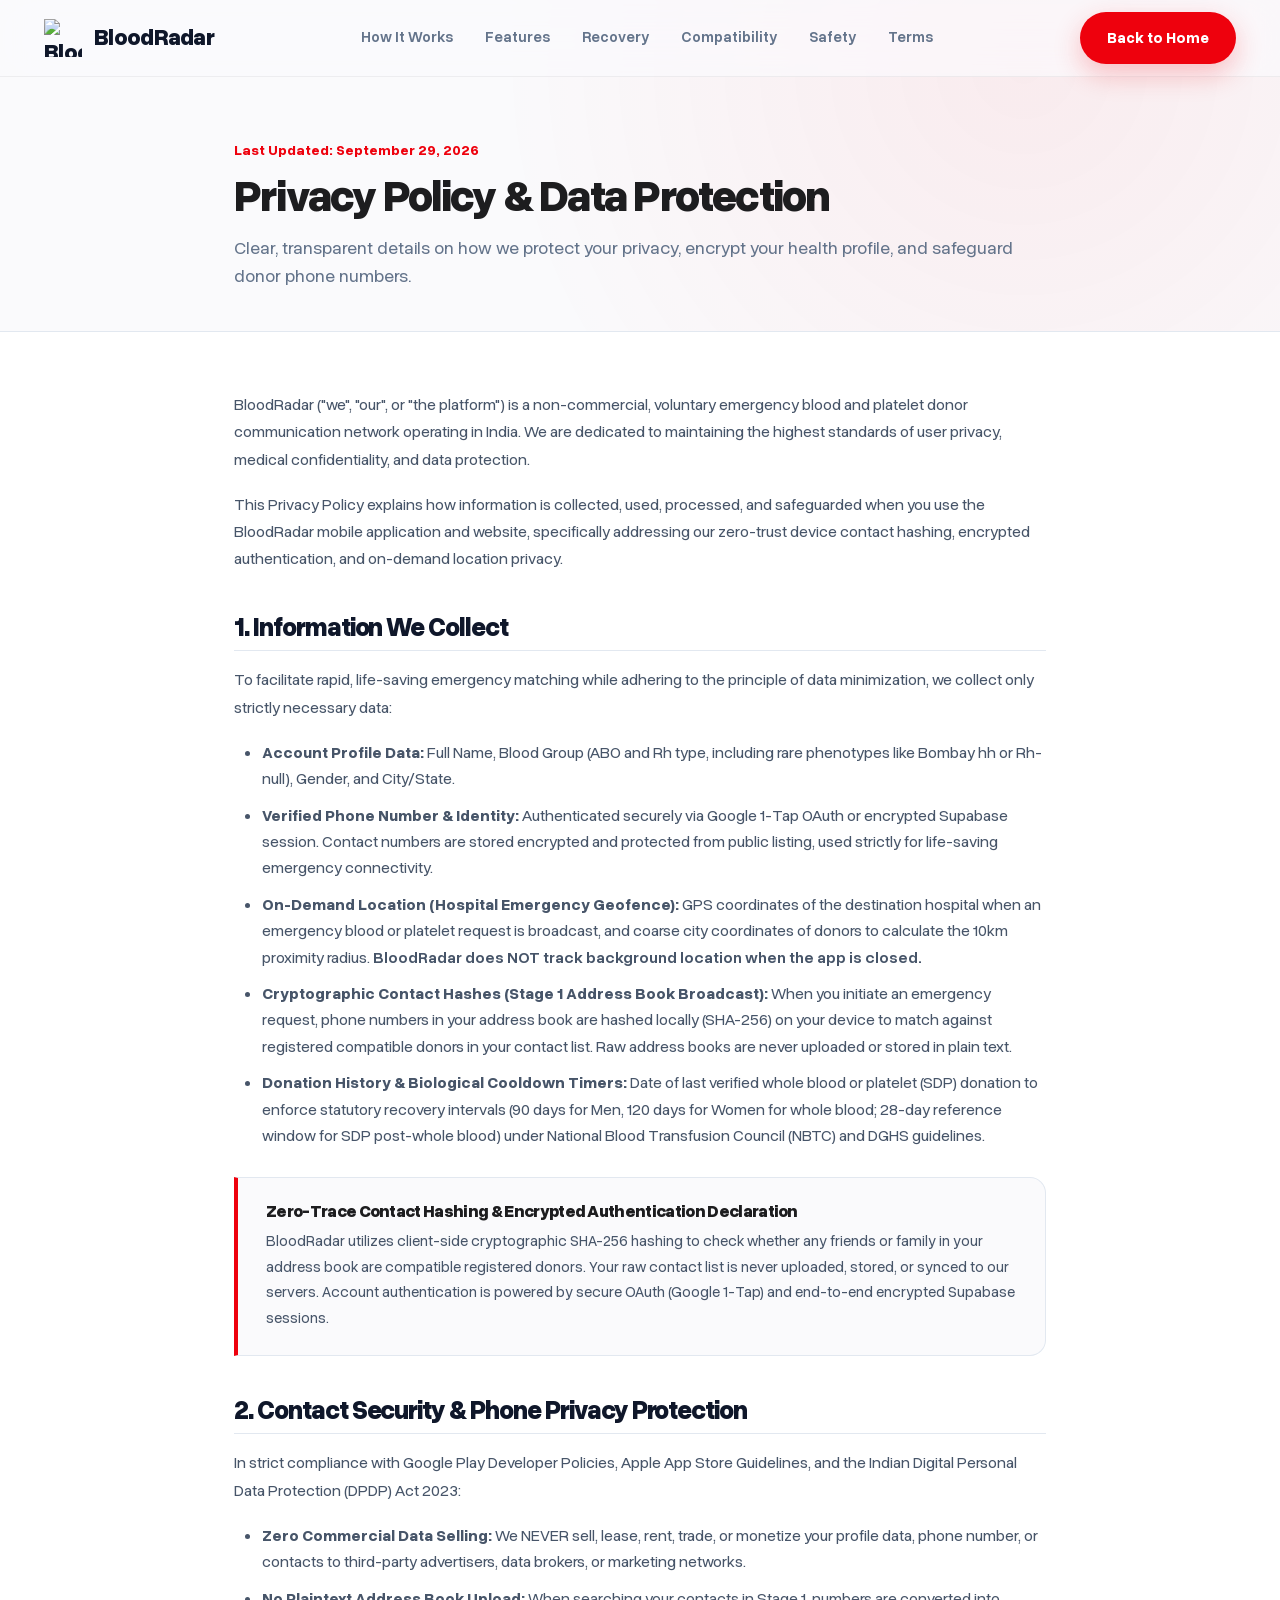
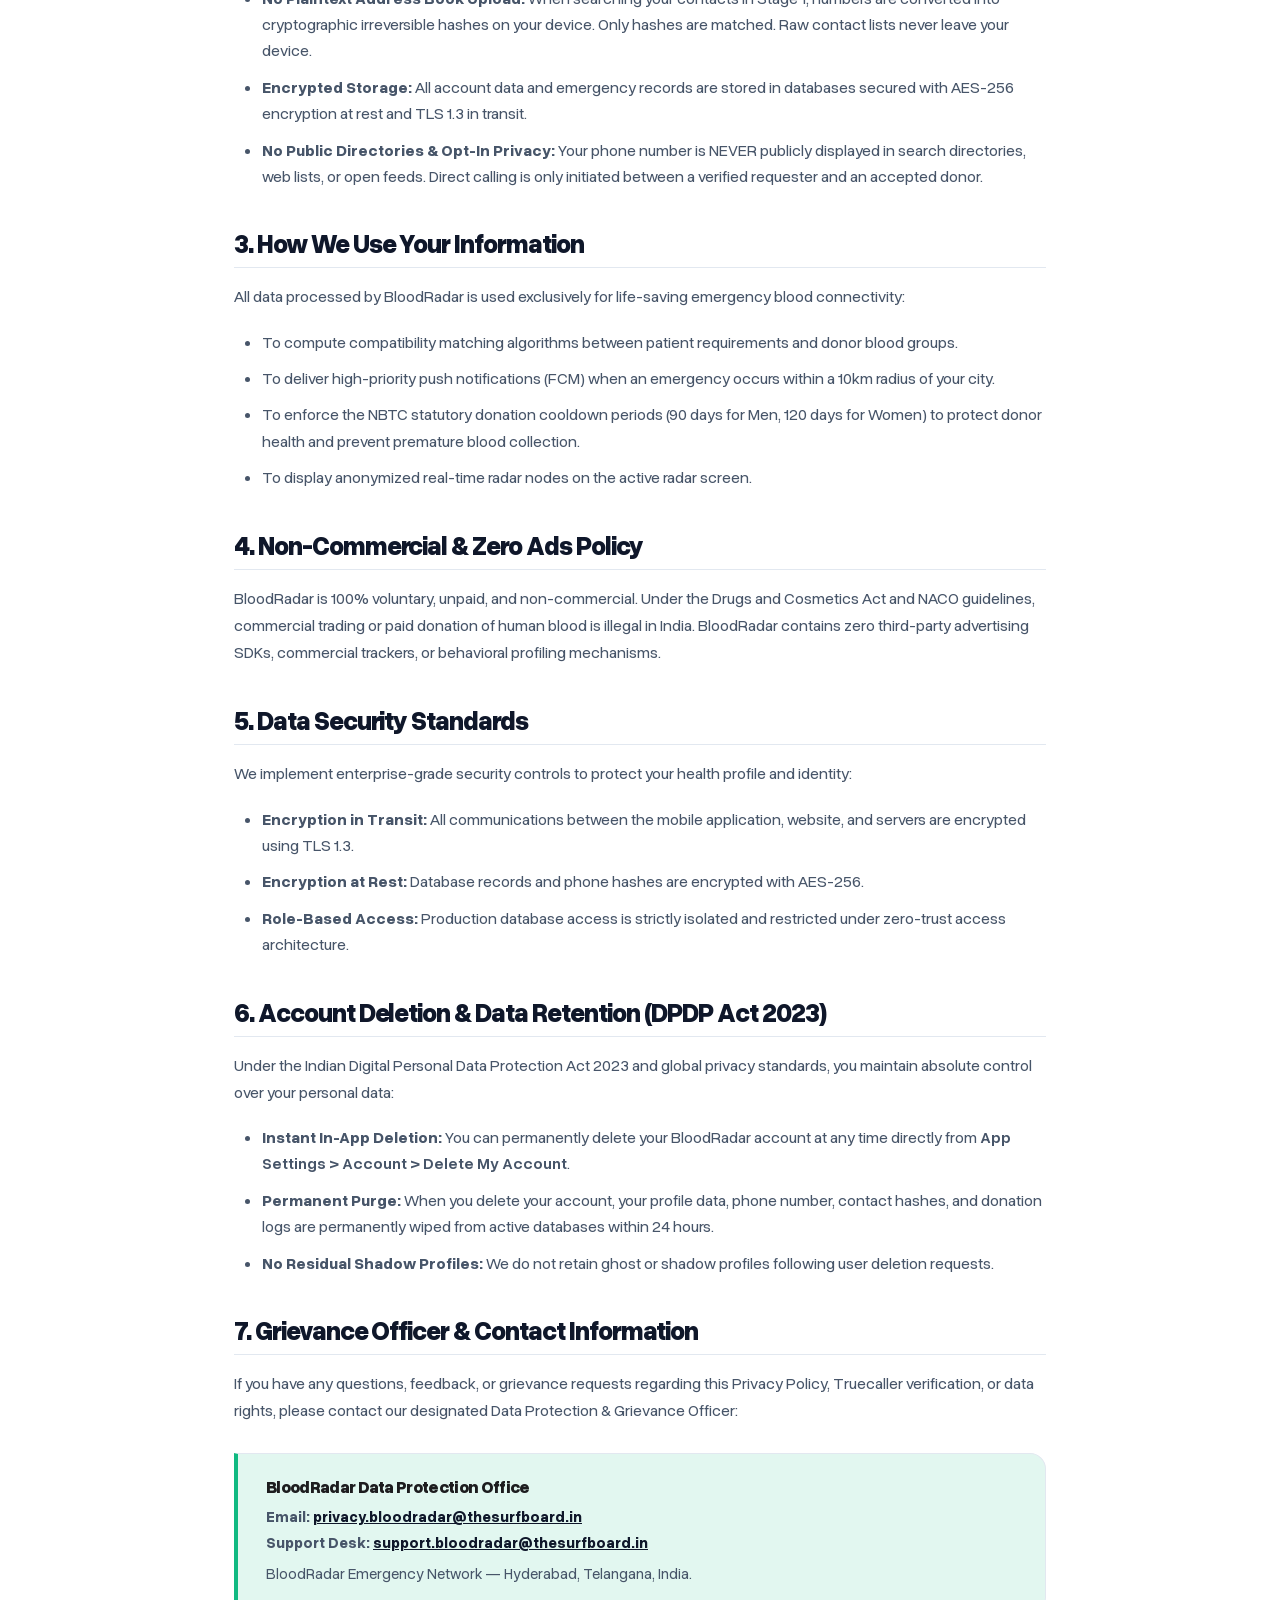
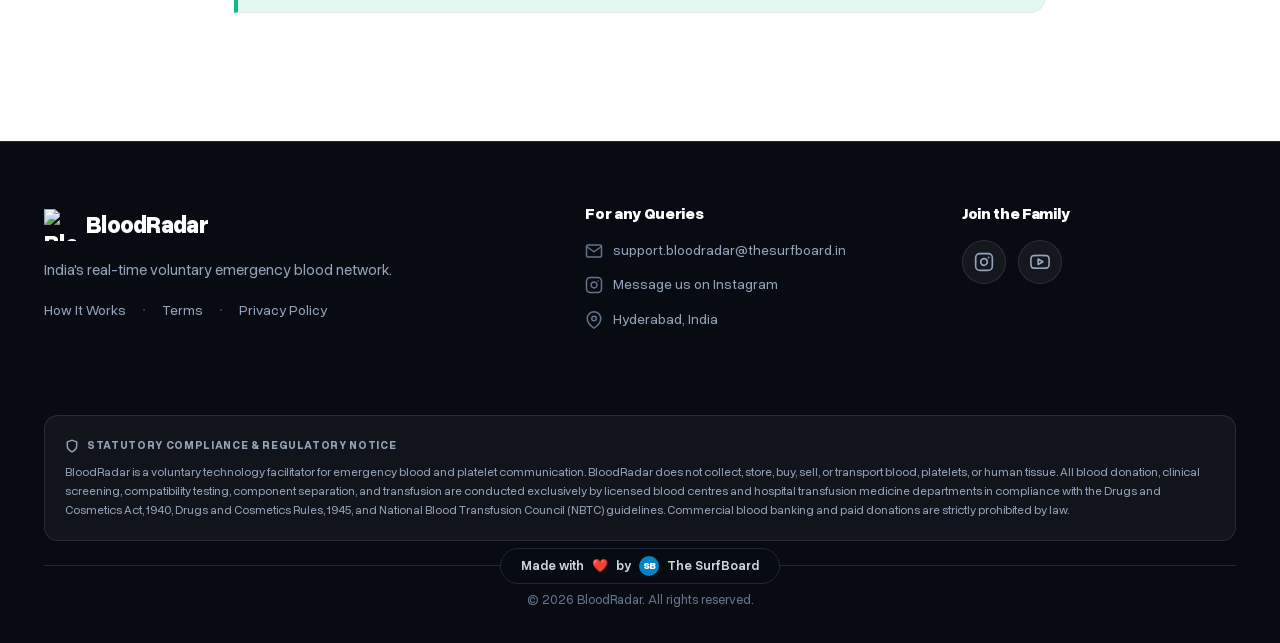
==== commit bbf5eaa3: "font change..." ====
--- a/privacy.html
+++ b/privacy.html
@@ -7,11 +7,9 @@
   <meta name="description" content="Official Privacy Policy, data encryption, and DPDP Act compliance details for BloodRadar — India's real-time voluntary emergency blood and platelet network.">
   <meta name="theme-color" content="#EE010D">
   
-  <link rel="preconnect" href="https://fonts.googleapis.com">
-  <link rel="preconnect" href="https://fonts.gstatic.com" crossorigin>
-  <link href="https://fonts.googleapis.com/css2?family=Manrope:wght@400;500;600;700;800&family=Sora:wght@400;500;600;700;800&display=swap" rel="stylesheet">
-  
-  <link rel="stylesheet" href="css/styles.css?v=2.5">
+  <link rel="preload" href="assets/fonts/OverusedGrotesk-VF.woff2" as="font" type="font/woff2" crossorigin>
+
+  <link rel="stylesheet" href="css/styles.css?v=2.6">
   <link rel="icon" type="image/png" sizes="32x32" href="assets/images/favicon-32x32.png">
   <link rel="icon" type="image/webp" href="assets/images/favicon.webp">
   <link rel="apple-touch-icon" sizes="180x180" href="assets/images/apple-touch-icon.png">
--- a/css/styles.css
+++ b/css/styles.css
@@ -1,3 +1,4 @@
+@import 'fonts.css';
 @import 'variables.css';
 @import 'base.css';
 @import 'components/navbar.css';
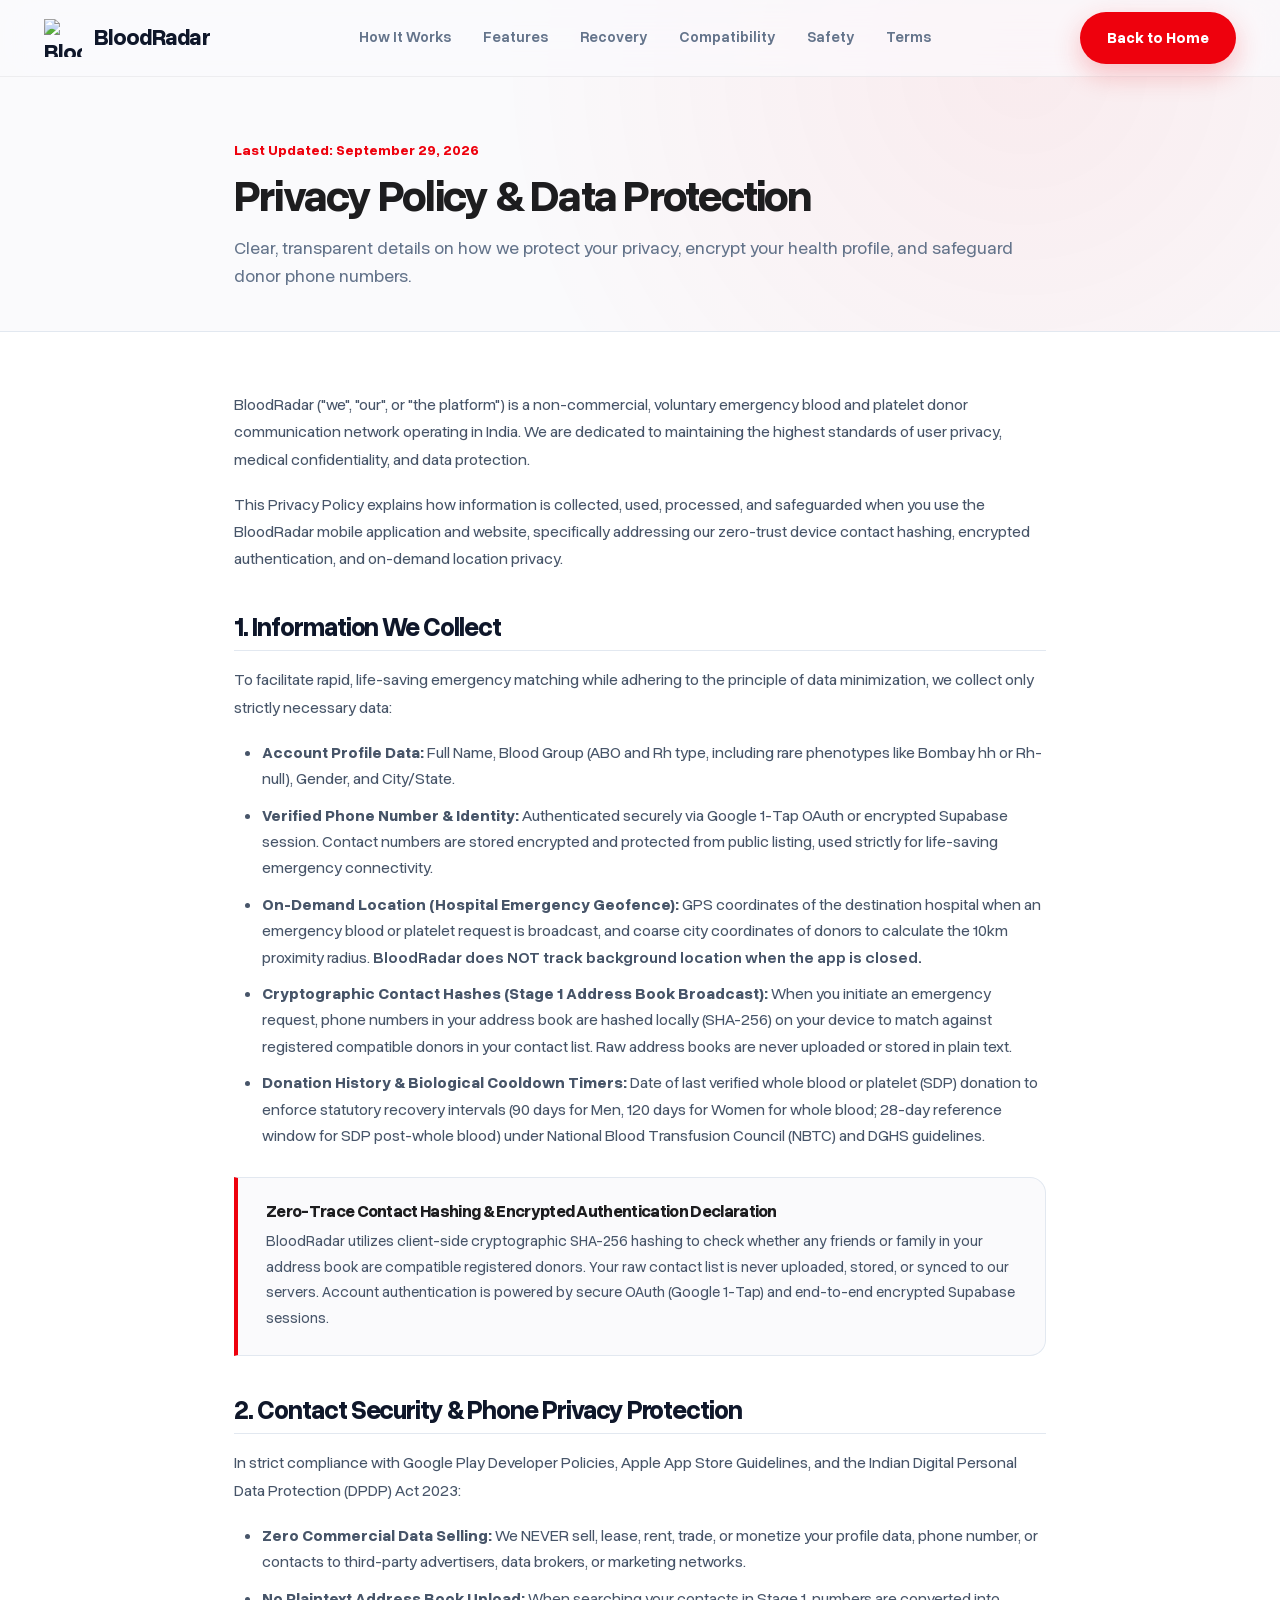
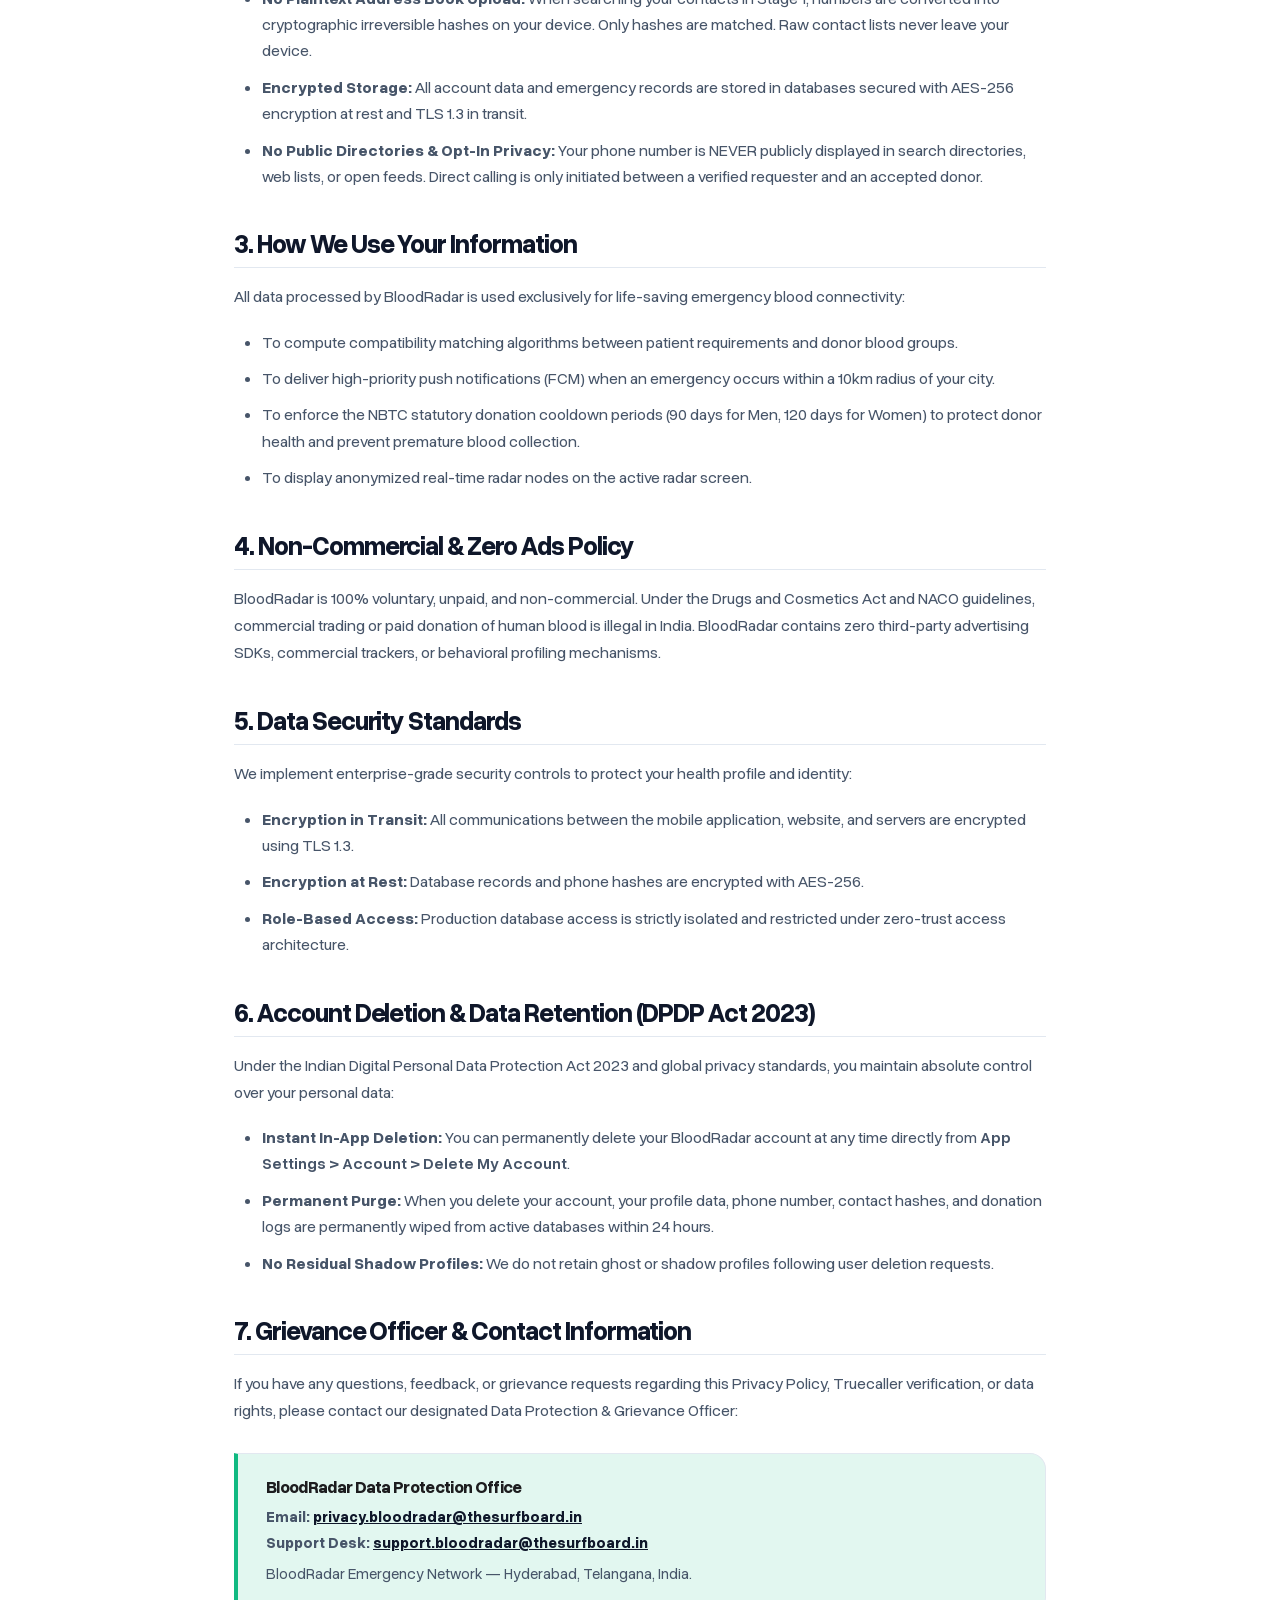
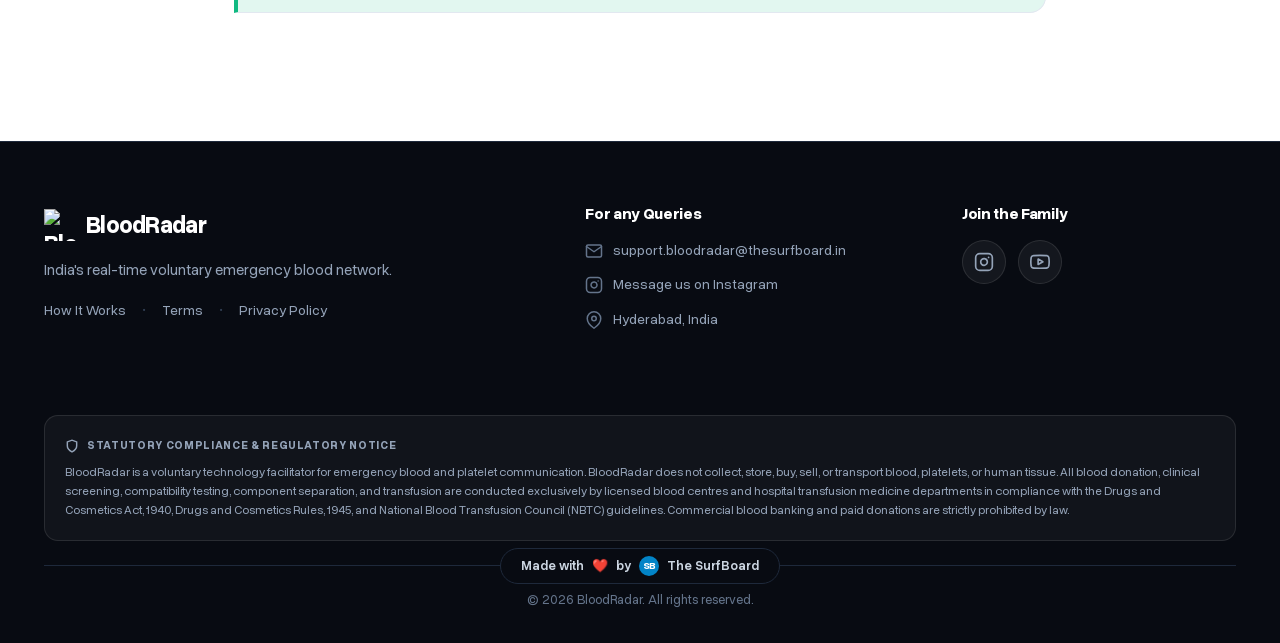
==== commit ebb996ab: "now again font change" ====
--- a/privacy.html
+++ b/privacy.html
@@ -9,7 +9,7 @@
   
   <link rel="preload" href="assets/fonts/OverusedGrotesk-VF.woff2" as="font" type="font/woff2" crossorigin>
 
-  <link rel="stylesheet" href="css/styles.css?v=2.6">
+  <link rel="stylesheet" href="css/styles.css?v=2.7">
   <link rel="icon" type="image/png" sizes="32x32" href="assets/images/favicon-32x32.png">
   <link rel="icon" type="image/webp" href="assets/images/favicon.webp">
   <link rel="apple-touch-icon" sizes="180x180" href="assets/images/apple-touch-icon.png">
--- a/css/styles.css
+++ b/css/styles.css
@@ -1,14 +1,15 @@
-@import 'fonts.css';
-@import 'variables.css';
-@import 'base.css';
-@import 'components/navbar.css';
-@import 'components/buttons.css';
-@import 'components/hero.css';
-@import 'components/sections.css';
-@import 'components/calculator.css';
-@import 'components/safety-faq.css';
-@import 'components/legal.css';
-@import 'components/footer.css';
-@import 'components/modal.css';
-@import 'responsive.css';
-@import 'utilities.css';
+/* Imports carry the same version as the <link> in the HTML; bump both together or browsers keep stale files. */
+@import 'fonts.css?v=2.7';
+@import 'variables.css?v=2.7';
+@import 'base.css?v=2.7';
+@import 'components/navbar.css?v=2.7';
+@import 'components/buttons.css?v=2.7';
+@import 'components/hero.css?v=2.7';
+@import 'components/sections.css?v=2.7';
+@import 'components/calculator.css?v=2.7';
+@import 'components/safety-faq.css?v=2.7';
+@import 'components/legal.css?v=2.7';
+@import 'components/footer.css?v=2.7';
+@import 'components/modal.css?v=2.7';
+@import 'responsive.css?v=2.7';
+@import 'utilities.css?v=2.7';
